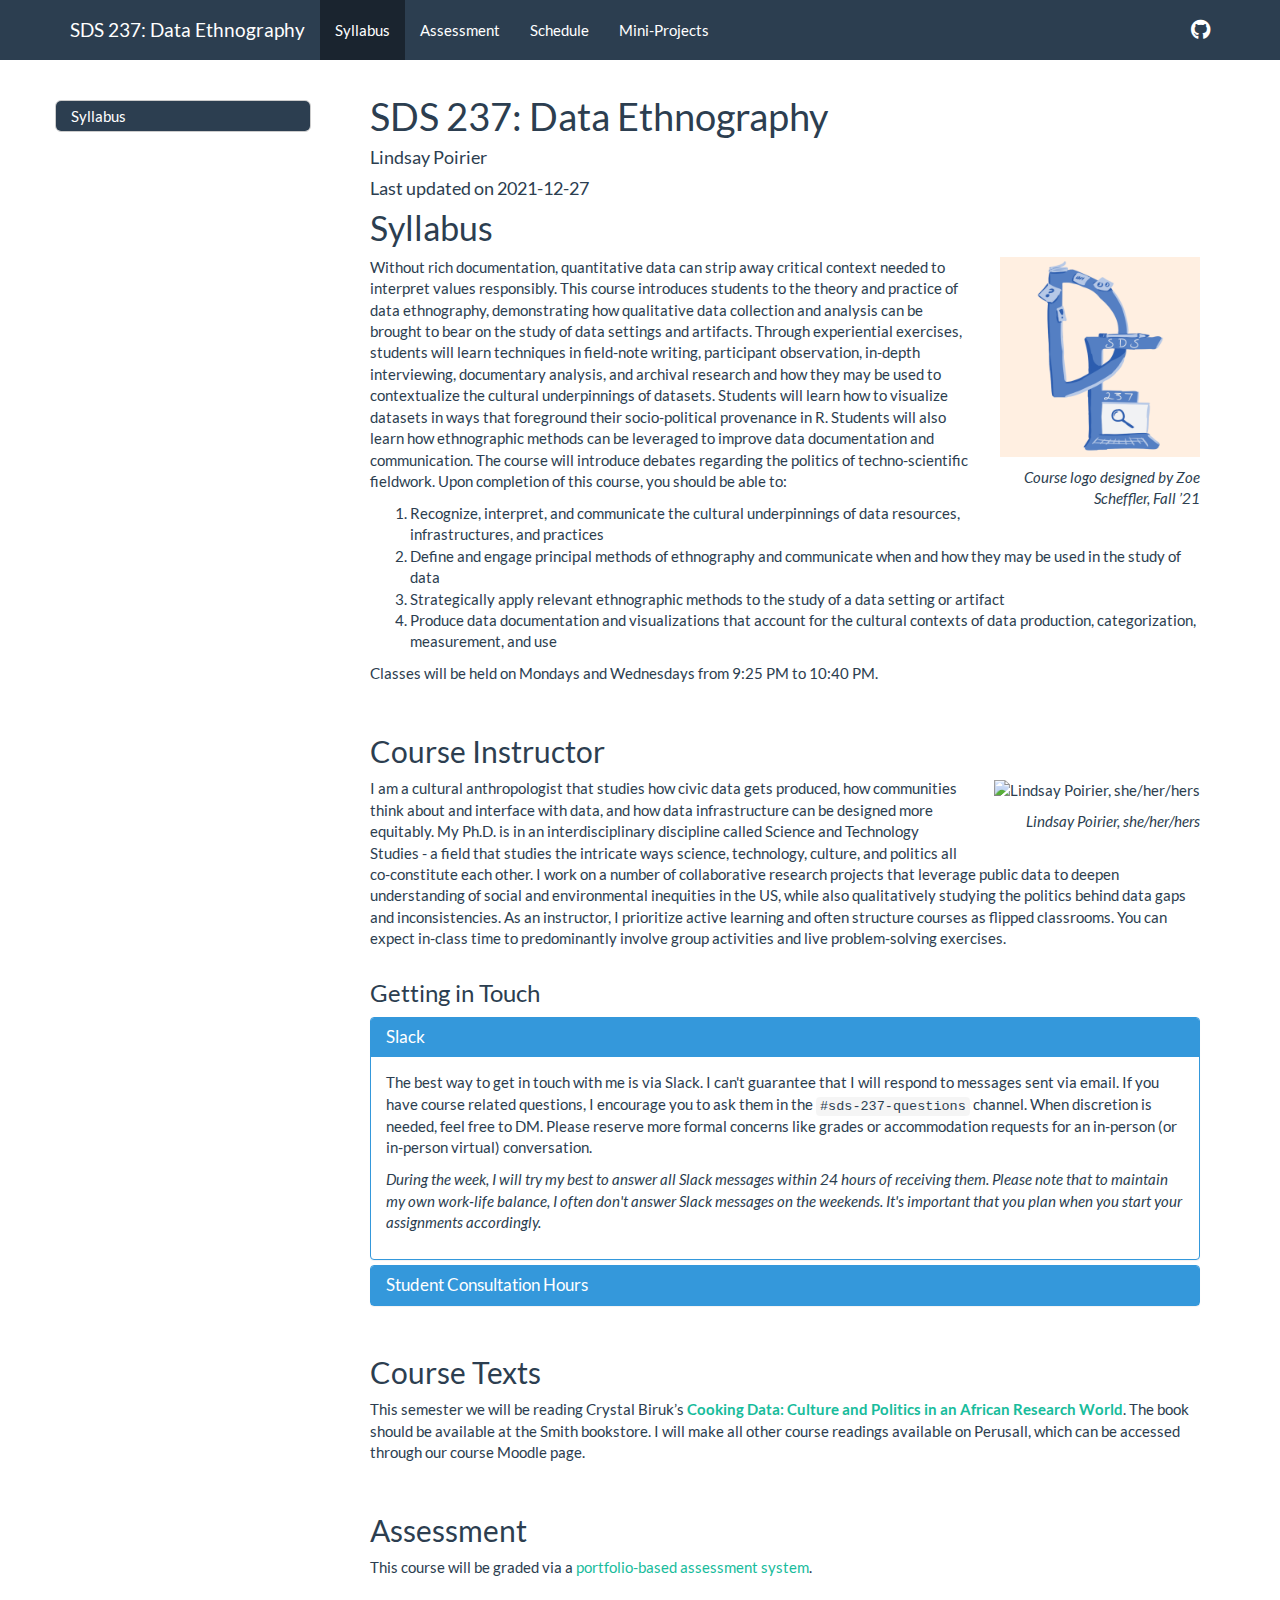
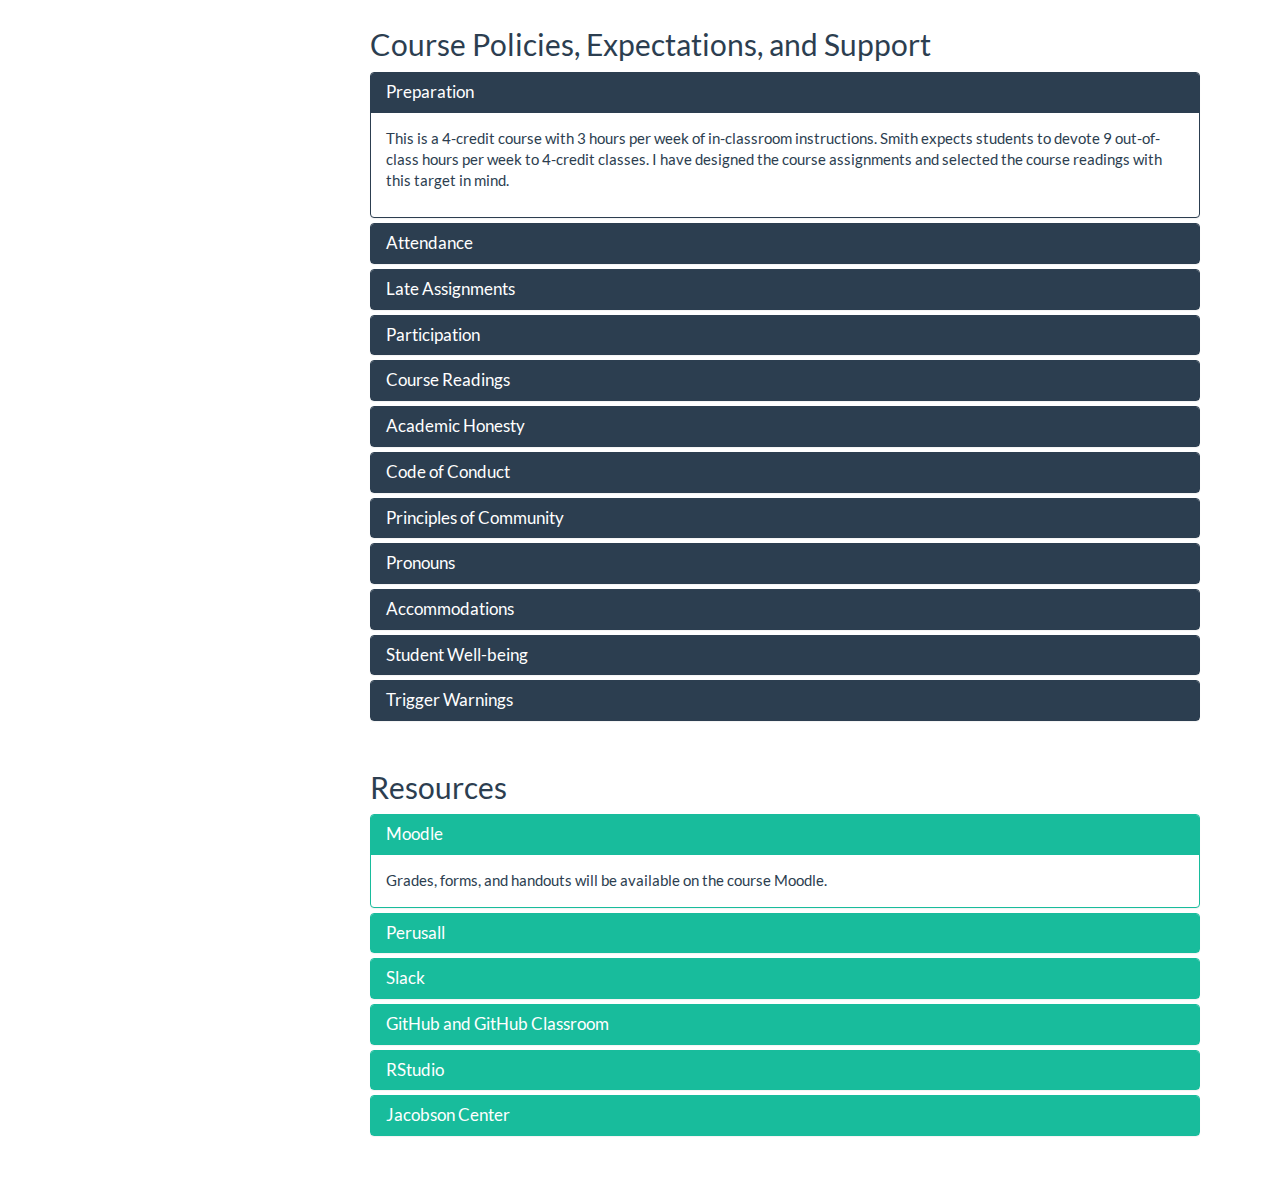
==== docs/index.html @ e2a2b295 "Added files" ====
<!DOCTYPE html>

<html>

<head>

<meta charset="utf-8" />
<meta name="generator" content="pandoc" />
<meta http-equiv="X-UA-Compatible" content="IE=EDGE" />


<meta name="author" content="Lindsay Poirier" />


<title>SDS 237: Data Ethnography</title>

<script src="site_libs/header-attrs-2.11/header-attrs.js"></script>
<script src="site_libs/jquery-3.6.0/jquery-3.6.0.min.js"></script>
<meta name="viewport" content="width=device-width, initial-scale=1" />
<link href="site_libs/bootstrap-3.3.5/css/flatly.min.css" rel="stylesheet" />
<script src="site_libs/bootstrap-3.3.5/js/bootstrap.min.js"></script>
<script src="site_libs/bootstrap-3.3.5/shim/html5shiv.min.js"></script>
<script src="site_libs/bootstrap-3.3.5/shim/respond.min.js"></script>
<style>h1 {font-size: 34px;}
       h1.title {font-size: 38px;}
       h2 {font-size: 30px;}
       h3 {font-size: 24px;}
       h4 {font-size: 18px;}
       h5 {font-size: 16px;}
       h6 {font-size: 12px;}
       code {color: inherit; background-color: rgba(0, 0, 0, 0.04);}
       pre:not([class]) { background-color: white }</style>
<script src="site_libs/jqueryui-1.11.4/jquery-ui.min.js"></script>
<link href="site_libs/tocify-1.9.1/jquery.tocify.css" rel="stylesheet" />
<script src="site_libs/tocify-1.9.1/jquery.tocify.js"></script>
<script src="site_libs/navigation-1.1/tabsets.js"></script>
<link href="site_libs/font-awesome-5.1.0/css/all.css" rel="stylesheet" />
<link href="site_libs/font-awesome-5.1.0/css/v4-shims.css" rel="stylesheet" />

<style type="text/css">
  code{white-space: pre-wrap;}
  span.smallcaps{font-variant: small-caps;}
  span.underline{text-decoration: underline;}
  div.column{display: inline-block; vertical-align: top; width: 50%;}
  div.hanging-indent{margin-left: 1.5em; text-indent: -1.5em;}
  ul.task-list{list-style: none;}
    </style>






<link rel="stylesheet" href="css/custom.css" type="text/css" />



<style type = "text/css">
.main-container {
  max-width: 940px;
  margin-left: auto;
  margin-right: auto;
}
img {
  max-width:100%;
}
.tabbed-pane {
  padding-top: 12px;
}
.html-widget {
  margin-bottom: 20px;
}
button.code-folding-btn:focus {
  outline: none;
}
summary {
  display: list-item;
}
pre code {
  padding: 0;
}
</style>


<style type="text/css">
.dropdown-submenu {
  position: relative;
}
.dropdown-submenu>.dropdown-menu {
  top: 0;
  left: 100%;
  margin-top: -6px;
  margin-left: -1px;
  border-radius: 0 6px 6px 6px;
}
.dropdown-submenu:hover>.dropdown-menu {
  display: block;
}
.dropdown-submenu>a:after {
  display: block;
  content: " ";
  float: right;
  width: 0;
  height: 0;
  border-color: transparent;
  border-style: solid;
  border-width: 5px 0 5px 5px;
  border-left-color: #cccccc;
  margin-top: 5px;
  margin-right: -10px;
}
.dropdown-submenu:hover>a:after {
  border-left-color: #adb5bd;
}
.dropdown-submenu.pull-left {
  float: none;
}
.dropdown-submenu.pull-left>.dropdown-menu {
  left: -100%;
  margin-left: 10px;
  border-radius: 6px 0 6px 6px;
}
</style>

<script type="text/javascript">
// manage active state of menu based on current page
$(document).ready(function () {
  // active menu anchor
  href = window.location.pathname
  href = href.substr(href.lastIndexOf('/') + 1)
  if (href === "")
    href = "index.html";
  var menuAnchor = $('a[href="' + href + '"]');

  // mark it active
  menuAnchor.tab('show');

  // if it's got a parent navbar menu mark it active as well
  menuAnchor.closest('li.dropdown').addClass('active');

  // Navbar adjustments
  var navHeight = $(".navbar").first().height() + 15;
  var style = document.createElement('style');
  var pt = "padding-top: " + navHeight + "px; ";
  var mt = "margin-top: -" + navHeight + "px; ";
  var css = "";
  // offset scroll position for anchor links (for fixed navbar)
  for (var i = 1; i <= 6; i++) {
    css += ".section h" + i + "{ " + pt + mt + "}\n";
  }
  style.innerHTML = "body {" + pt + "padding-bottom: 40px; }\n" + css;
  document.head.appendChild(style);
});
</script>

<!-- tabsets -->

<style type="text/css">
.tabset-dropdown > .nav-tabs {
  display: inline-table;
  max-height: 500px;
  min-height: 44px;
  overflow-y: auto;
  border: 1px solid #ddd;
  border-radius: 4px;
}

.tabset-dropdown > .nav-tabs > li.active:before {
  content: "";
  font-family: 'Glyphicons Halflings';
  display: inline-block;
  padding: 10px;
  border-right: 1px solid #ddd;
}

.tabset-dropdown > .nav-tabs.nav-tabs-open > li.active:before {
  content: "&#xe258;";
  border: none;
}

.tabset-dropdown > .nav-tabs.nav-tabs-open:before {
  content: "";
  font-family: 'Glyphicons Halflings';
  display: inline-block;
  padding: 10px;
  border-right: 1px solid #ddd;
}

.tabset-dropdown > .nav-tabs > li.active {
  display: block;
}

.tabset-dropdown > .nav-tabs > li > a,
.tabset-dropdown > .nav-tabs > li > a:focus,
.tabset-dropdown > .nav-tabs > li > a:hover {
  border: none;
  display: inline-block;
  border-radius: 4px;
  background-color: transparent;
}

.tabset-dropdown > .nav-tabs.nav-tabs-open > li {
  display: block;
  float: none;
}

.tabset-dropdown > .nav-tabs > li {
  display: none;
}
</style>

<!-- code folding -->



<style type="text/css">

#TOC {
  margin: 25px 0px 20px 0px;
}
@media (max-width: 768px) {
#TOC {
  position: relative;
  width: 100%;
}
}

@media print {
.toc-content {
  /* see https://github.com/w3c/csswg-drafts/issues/4434 */
  float: right;
}
}

.toc-content {
  padding-left: 30px;
  padding-right: 40px;
}

div.main-container {
  max-width: 1200px;
}

div.tocify {
  width: 20%;
  max-width: 260px;
  max-height: 85%;
}

@media (min-width: 768px) and (max-width: 991px) {
  div.tocify {
    width: 25%;
  }
}

@media (max-width: 767px) {
  div.tocify {
    width: 100%;
    max-width: none;
  }
}

.tocify ul, .tocify li {
  line-height: 20px;
}

.tocify-subheader .tocify-item {
  font-size: 0.90em;
}

.tocify .list-group-item {
  border-radius: 0px;
}


</style>



</head>

<body>


<div class="container-fluid main-container">


<!-- setup 3col/9col grid for toc_float and main content  -->
<div class="row">
<div class="col-xs-12 col-sm-4 col-md-3">
<div id="TOC" class="tocify">
</div>
</div>

<div class="toc-content col-xs-12 col-sm-8 col-md-9">




<div class="navbar navbar-default  navbar-fixed-top" role="navigation">
  <div class="container">
    <div class="navbar-header">
      <button type="button" class="navbar-toggle collapsed" data-toggle="collapse" data-target="#navbar">
        <span class="icon-bar"></span>
        <span class="icon-bar"></span>
        <span class="icon-bar"></span>
      </button>
      <a class="navbar-brand" href="index.html">SDS 237: Data Ethnography</a>
    </div>
    <div id="navbar" class="navbar-collapse collapse">
      <ul class="nav navbar-nav">
        <li>
  <a href="index.html">Syllabus</a>
</li>
<li>
  <a href="grading_contract.html">Assessment</a>
</li>
<li>
  <a href="schedule.html">Schedule</a>
</li>
<li>
  <a href="mini_projects.html">Mini-Projects</a>
</li>
      </ul>
      <ul class="nav navbar-nav navbar-right">
        <li>
  <a href="https://github.com/SDS-237-Data-Ethnography/">
    <span class="fa fa-github fa-lg"></span>
     
  </a>
</li>
      </ul>
    </div><!--/.nav-collapse -->
  </div><!--/.container -->
</div><!--/.navbar -->

<div id="header">



<h1 class="title toc-ignore">SDS 237: Data Ethnography</h1>
<h4 class="author">Lindsay Poirier</h4>
<h4 class="date">Last updated on 2021-12-27</h4>

</div>


<div id="syllabus" class="section level1">
<h1>Syllabus</h1>
<div class="float_image_right">
<div class="figure">
<img src="img/sds237logo.png" alt="Course logo designed by Zoe Scheffler, Fall '21" width="200px" />
<p class="caption">
Course logo designed by Zoe Scheffler, Fall ’21
</p>
</div>
</div>
<p>Without rich documentation, quantitative data can strip away critical context needed to interpret values responsibly. This course introduces students to the theory and practice of data ethnography, demonstrating how qualitative data collection and analysis can be brought to bear on the study of data settings and artifacts. Through experiential exercises, students will learn techniques in field-note writing, participant observation, in-depth interviewing, documentary analysis, and archival research and how they may be used to contextualize the cultural underpinnings of datasets. Students will learn how to visualize datasets in ways that foreground their socio-political provenance in R. Students will also learn how ethnographic methods can be leveraged to improve data documentation and communication. The course will introduce debates regarding the politics of techno-scientific fieldwork. Upon completion of this course, you should be able to:</p>
<ol style="list-style-type: decimal">
<li>Recognize, interpret, and communicate the cultural underpinnings of data resources, infrastructures, and practices</li>
<li>Define and engage principal methods of ethnography and communicate when and how they may be used in the study of data</li>
<li>Strategically apply relevant ethnographic methods to the study of a data setting or artifact</li>
<li>Produce data documentation and visualizations that account for the cultural contexts of data production, categorization, measurement, and use</li>
</ol>
<p>Classes will be held on Mondays and Wednesdays from 9:25 PM to 10:40 PM.</p>
<div id="course-instructor" class="section level2">
<h2>Course Instructor</h2>
<div class="float_image_right">
<div class="figure">
<img src="https://www.smith.edu/sites/default/files/styles/img-faculty-detail/public/media/Faculty/Lindsay-Poirier.jpg?itok=e_p62zj6" alt="Lindsay Poirier, she/her/hers" width="200px" />
<p class="caption">
Lindsay Poirier, she/her/hers
</p>
</div>
</div>
<p>I am a cultural anthropologist that studies how civic data gets produced, how communities think about and interface with data, and how data infrastructure can be designed more equitably. My Ph.D. is in an interdisciplinary discipline called Science and Technology Studies - a field that studies the intricate ways science, technology, culture, and politics all co-constitute each other. I work on a number of collaborative research projects that leverage public data to deepen understanding of social and environmental inequities in the US, while also qualitatively studying the politics behind data gaps and inconsistencies. As an instructor, I prioritize active learning and often structure courses as flipped classrooms. You can expect in-class time to predominantly involve group activities and live problem-solving exercises.</p>
<div id="getting-in-touch" class="section level3">
<h3>Getting in Touch</h3>
<div id="connecting" class="panel-group" role="tablist" aria-multiselectable="true">
<div class="panel panel-info" id="connecting-0">
<div id="connecting-0-heading" class="panel-heading" role="tab" data-toggle="collapse" data-target="#connecting-0-collapse" data-parent="#connecting" aria-expanded="true" aria-controls="connecting-0-collapse" style="cursor: pointer;">
<h4 class="panel-title">Slack</h4>
</div>
<div aria-labelledby="connecting-0-heading" class="panel-collapse collapse in" id="connecting-0-collapse" role="tabpanel">
<div class="panel-body" style=""><p>The best way to get in touch with me is via Slack. I can&#39;t guarantee that I will respond to messages sent via email. If you have course related questions, I encourage you to ask them in the <code>#sds-237-questions</code> channel. When discretion is needed, feel free to DM. Please reserve more formal concerns like grades or accommodation requests for an in-person (or in-person virtual) conversation. </p>

<p><em>During the week, I will try my best to answer all Slack messages within 24 hours of receiving them. Please note that to maintain my own work-life balance, I often don&#39;t answer Slack messages on the weekends. It&#39;s important that you plan when you start your assignments accordingly.</em></p>
</div>
</div>
</div>
<div class="panel panel-info" id="connecting-1">
<div id="connecting-1-heading" class="panel-heading" role="tab" data-toggle="collapse" data-target="#connecting-1-collapse" data-parent="#connecting" aria-expanded="true" aria-controls="connecting-1-collapse" style="cursor: pointer;">
<h4 class="panel-title">Student Consultation Hours</h4>
</div>
<div id="connecting-1-collapse" class="panel-collapse collapse" role="tabpanel" aria-labelledby="connecting-1-heading">
<div class="panel-body" style=""><p>Student consultation hours are a great opportunity for us to chat about what you&#39;re learning in the course, clarify expectations on assignments, and review work in progress. I also love when students drop in to consultation hours to request book recommendations, discuss career or research paths, or just to say hi! I encourage each student in the course to visit my office (physical or virtual) at least once this semester. If you&#39;re unable to attend my consultation hours at the regularly scheduled time, feel free to direct message me on Slack to coordinate a time. </p>

<ul>
<li>Mondays 2PM to 3PM, McConnell 212</li>
<li>Wednesdays 3PM to 4PM, virtual</li>
</ul>
</div>
</div>
</div>
</div>
</div>
</div>
<div id="course-texts" class="section level2">
<h2>Course Texts</h2>
<p>This semester we will be reading Crystal Biruk’s <a href="https://www.dukeupress.edu/cooking-data"><strong>Cooking Data: Culture and Politics in an African Research World</strong></a>. The book should be available at the Smith bookstore. I will make all other course readings available on Perusall, which can be accessed through our course Moodle page.</p>
</div>
<div id="assessment" class="section level2">
<h2>Assessment</h2>
<p>This course will be graded via a <a href="grading_contract.html">portfolio-based assessment system</a>.</p>
</div>
<div id="course-policies-expectations-and-support" class="section level2">
<h2>Course Policies, Expectations, and Support</h2>
<div id="policies" class="panel-group" role="tablist" aria-multiselectable="true">
<div class="panel panel-primary" id="policies-0">
<div id="policies-0-heading" class="panel-heading" role="tab" data-toggle="collapse" data-target="#policies-0-collapse" data-parent="#policies" aria-expanded="true" aria-controls="policies-0-collapse" style="cursor: pointer;">
<h4 class="panel-title">Preparation</h4>
</div>
<div aria-labelledby="policies-0-heading" class="panel-collapse collapse in" id="policies-0-collapse" role="tabpanel">
<div class="panel-body" style=""><p>This is a 4-credit course with 3 hours per week of in-classroom instructions. Smith expects students to devote 9 out-of-class hours per week to 4-credit classes. I have designed the course assignments and selected the course readings with this target in mind.</p>
</div>
</div>
</div>
<div class="panel panel-primary" id="policies-1">
<div id="policies-1-heading" class="panel-heading" role="tab" data-toggle="collapse" data-target="#policies-1-collapse" data-parent="#policies" aria-expanded="true" aria-controls="policies-1-collapse" style="cursor: pointer;">
<h4 class="panel-title">Attendance</h4>
</div>
<div id="policies-1-collapse" class="panel-collapse collapse" role="tabpanel" aria-labelledby="policies-1-heading">
<div class="panel-body" style=""><p>Classroom discussions and activities will provide you with an opportunity to work through complex concepts and apply and reflect on what you&#39;ve learned in course readings in collaboration with your colleagues. Attending class is not only supporting your own success in this course, but is also an act of community. I will not be taking attendance in this course, but certain criteria for your final grade can only be demonstrated through regular attendance in classroom discussions, so I expect students to be present when possible. If you are sick, please stay home.</p>
</div>
</div>
</div>
<div class="panel panel-primary" id="policies-2">
<div id="policies-2-heading" class="panel-heading" role="tab" data-toggle="collapse" data-target="#policies-2-collapse" data-parent="#policies" aria-expanded="true" aria-controls="policies-2-collapse" style="cursor: pointer;">
<h4 class="panel-title">Late Assignments</h4>
</div>
<div id="policies-2-collapse" class="panel-collapse collapse" role="tabpanel" aria-labelledby="policies-2-heading">
<div class="panel-body" style=""><p>I understand that you will sometimes need to prioritize other things over meeting assignment deadlines (e.g. your health, wellness, families, communities, jobs, other coursework). However, there are a number of reasons that I find enforcing deadlines to be supportive of student learning in this course: </p>

<ol>
<li>First, one of the key aims of assignments in this course is to support you in learning to become more perceptive to data environments surrounding you. Because of this I&#39;ve deliberately spread course assignments out over the semester in order to help you gain practice in consistently paying attention to these environments. This critical mode of thinking can&#39;t be cultivated effectively if the work is being crammed into later parts of the semester. </li>
<li>Second, because this course emphasizes student growth over achievement, I also want to ensure that I can provide feedback on your writing in time for you to incorporate it into future assignments. </li>
</ol>

<p>My late policy attempts to balance flexibility with accountability. There is a 24-hour grace period on all written assignments. There will be no penalties for submitting the assignment within this 24-hour period. You can also request up to a 72-hour extension on any written assignment, as long <em>as you make that request at least 48 hours before the original assignment due date</em>. You can request an extension by filling out the Extension Request form on Moodle, and all extended deadlines will appear on Moodle. Beyond this, late assignments will not be accepted. </p>

<p>Note that this policy does not apply to reading assignments/Perusall annotations. <em>Reading assignments/Perusall annotations need to be completed by the due date for credit.</em></p>
</div>
</div>
</div>
<div class="panel panel-primary" id="policies-3">
<div id="policies-3-heading" class="panel-heading" role="tab" data-toggle="collapse" data-target="#policies-3-collapse" data-parent="#policies" aria-expanded="true" aria-controls="policies-3-collapse" style="cursor: pointer;">
<h4 class="panel-title">Participation</h4>
</div>
<div id="policies-3-collapse" class="panel-collapse collapse" role="tabpanel" aria-labelledby="policies-3-heading">
<div class="panel-body" style=""><p>Active participation in this course is generally expected and encouraged. That said, we all have off-days - be it from illness, sadness, heartbreak, or exhaustion. I too will have off-days where my words just don&#39;t seem to cohere, or my brain will feel jumbled. Because of this, I&#39;ve provided a number of ways to demonstrate engagement throughout the semester.</p>
</div>
</div>
</div>
<div class="panel panel-primary" id="policies-4">
<div id="policies-4-heading" class="panel-heading" role="tab" data-toggle="collapse" data-target="#policies-4-collapse" data-parent="#policies" aria-expanded="true" aria-controls="policies-4-collapse" style="cursor: pointer;">
<h4 class="panel-title">Course Readings</h4>
</div>
<div id="policies-4-collapse" class="panel-collapse collapse" role="tabpanel" aria-labelledby="policies-4-heading">
<div class="panel-body" style=""><p>I have put a lot of thought into the assigned readings for this course - aiming to select pieces that are relevant, engaging, challenging, accessible, and represent a diverse set of voices. Our classroom discussions will be much richer, more meaningful, and fun when all students come to class having completed and annotated assigned course readings. While I know that reading may seem like a low priority when you have impending assignments that you need to physically hand-in, I encourage you not to wait until the last minute to complete course readings. You will get the most out of the content if you give yourself time to digest and reflect on it. </p>

<p>If you are struggling to keep up with the readings, please reach out to me. I&#39;m more than happy to talk through effective reading strategies and to provide more guidance on what I&#39;d like you to get out of a specific piece.</p>
</div>
</div>
</div>
<div class="panel panel-primary" id="policies-5">
<div id="policies-5-heading" class="panel-heading" role="tab" data-toggle="collapse" data-target="#policies-5-collapse" data-parent="#policies" aria-expanded="true" aria-controls="policies-5-collapse" style="cursor: pointer;">
<h4 class="panel-title">Academic Honesty</h4>
</div>
<div id="policies-5-collapse" class="panel-collapse collapse" role="tabpanel" aria-labelledby="policies-5-heading">
<div class="panel-body" style=""><blockquote>
<p>Smith College expects all students to be honest and committed to the principles of academic and intellectual integrity in their preparation and submission of course work and examinations. Students and faculty at Smith are part of an academic community defined by its commitment to scholarship, which depends on scrupulous and attentive acknowledgement of all sources of information, and honest and respectful use of college resources.</p>
</blockquote>

<p>Any cases of dishonesty or plagiarism will be reported to the Academic Honor Board. Examples of dishonesty or plagiarism include:</p>

<ul>
<li>Submitting work completed by another student as your own.</li>
<li>Copying and pasting words from sources without quoting and citing the author.</li>
<li>Paraphrasing material from another source without citing the author.</li>
<li>Failing to cite your sources correctly. </li>
<li>Falsifying or misrepresenting information in submitted work.</li>
<li>Paying another student or service to complete assignments for you.</li>
</ul>
</div>
</div>
</div>
<div class="panel panel-primary" id="policies-6">
<div id="policies-6-heading" class="panel-heading" role="tab" data-toggle="collapse" data-target="#policies-6-collapse" data-parent="#policies" aria-expanded="true" aria-controls="policies-6-collapse" style="cursor: pointer;">
<h4 class="panel-title">Code of Conduct</h4>
</div>
<div id="policies-6-collapse" class="panel-collapse collapse" role="tabpanel" aria-labelledby="policies-6-heading">
<div class="panel-body" style=""><p>As the instructor for this course, I am committed to making participation in this course a harassment-free experience for everyone, regardless of level of experience, gender, gender identity and expression, sexual orientation, disability, personal appearance, body size, race, ethnicity, age, or religion. Examples of unacceptable behavior by participants in this course include the use of sexual language or imagery, derogatory comments or personal attacks, trolling, public or private harassment, insults, or other unprofessional conduct.</p>

<p>As the instructor I have the right and responsibility to point out and stop behavior that is not aligned to this Code of Conduct. Participants who do not follow the Code of Conduct may be reprimanded for such behavior. Instances of abusive, harassing, or otherwise unacceptable behavior may be reported by contacting the instructor.</p>

<p>All students and the instructor are expected to adhere to this Code of Conduct in all settings for this course: seminars, office hours, and over Slack.</p>

<p>This Code of Conduct is adapted from the <a href="https://www.contributor-covenant.org/">Contributor Covenant</a>, version 1.0.0, available <a href="https://www.contributor-covenant.org/version/1/0/0/code-of-conduct/">here</a>.</p>
</div>
</div>
</div>
<div class="panel panel-primary" id="policies-7">
<div id="policies-7-heading" class="panel-heading" role="tab" data-toggle="collapse" data-target="#policies-7-collapse" data-parent="#policies" aria-expanded="true" aria-controls="policies-7-collapse" style="cursor: pointer;">
<h4 class="panel-title">Principles of Community</h4>
</div>
<div id="policies-7-collapse" class="panel-collapse collapse" role="tabpanel" aria-labelledby="policies-7-heading">
<div class="panel-body" style=""><p>I hope that we can foster a collaborative and caring environment in this classroom: one that celebrates successes, respects individual strengths and weaknesses, demonstrates compassion for each other&#39;s struggles, and affirms diverse identities. Here are some ideas that I have for creating this environment in our course:</p>

<ul>
<li>If a classmate helps you out on an assignment, says something brilliant that solidifies the material for you, or just listens when you&#39;ve had a bad day, give them a shout-out on our <code>#sds-237-appreciation</code> Slack channel. </li>
<li>Check-in with colleagues before starting collaborative work. &ldquo;What three words describe how you&#39;re feeling?&rdquo; &ldquo;Name one challenge and one success from this week.&rdquo; &ldquo;What are you doing for self-care right now?&rdquo; Thank each other for sharing where they&#39;re at.</li>
<li>Consider when to step up and when to step back in class discussions, creating space for others to contribute. Listening is just as important to community-building as speaking. </li>
<li>Acknowledge that there is much we don&#39;t know about how our colleagues experience the world. &hellip;but don&#39;t ask colleagues to speak on behalf of a social group you perceive them to be a part of. </li>
<li>Cheer on colleagues as they give presentations or try something out for the first time.</li>
<li>Ask questions often in our <code>#sds-237-questions</code> channel. Help each other out by answering questions when you can. </li>
<li>Mistakes happen. I will certainly make mistakes in class. Admit mistakes, and then move on.</li>
</ul>
</div>
</div>
</div>
<div class="panel panel-primary" id="policies-8">
<div id="policies-8-heading" class="panel-heading" role="tab" data-toggle="collapse" data-target="#policies-8-collapse" data-parent="#policies" aria-expanded="true" aria-controls="policies-8-collapse" style="cursor: pointer;">
<h4 class="panel-title">Pronouns</h4>
</div>
<div id="policies-8-collapse" class="panel-collapse collapse" role="tabpanel" aria-labelledby="policies-8-heading">
<div class="panel-body" style=""><p>Using the proper pronouns for our students is foundational to a safe, respectful classroom environment that creates a culture of trust. For information on pronouns and usage, please see the Office of Equity and Inclusion link here: <a href="https://www.smith.edu/about-smith/equity-inclusion/gender-identity/pronouns">Pronouns</a></p>
</div>
</div>
</div>
<div class="panel panel-primary" id="policies-9">
<div id="policies-9-heading" class="panel-heading" role="tab" data-toggle="collapse" data-target="#policies-9-collapse" data-parent="#policies" aria-expanded="true" aria-controls="policies-9-collapse" style="cursor: pointer;">
<h4 class="panel-title">Accommodations</h4>
</div>
<div id="policies-9-collapse" class="panel-collapse collapse" role="tabpanel" aria-labelledby="policies-9-heading">
<div class="panel-body" style=""><p>It is my goal for everyone to succeed in this course. If you have personal circumstances that may impact your experience of our classroom, I encourage you to contact Office of Disability Services in College Hall 104 or at <a href="mailto:ods@smith.edu">ods@smith.edu</a>. The Office will generate a letter that indicates to me what kind of support you need and how I can make your classroom experience more accommodating. Once you have this letter, you are welcome to visit my office hours or email me to discuss ideas about how we can tailor the course accordingly. While you can request accommodations at any time, the sooner we start this conversation, the better. If you have concerns about the course that are not addressed through ODS, please contact me. At no point will I ask you to divulge details about your personal circumstances to me. </p>
</div>
</div>
</div>
<div class="panel panel-primary" id="policies-10">
<div id="policies-10-heading" class="panel-heading" role="tab" data-toggle="collapse" data-target="#policies-10-collapse" data-parent="#policies" aria-expanded="true" aria-controls="policies-10-collapse" style="cursor: pointer;">
<h4 class="panel-title">Student Well-being</h4>
</div>
<div id="policies-10-collapse" class="panel-collapse collapse" role="tabpanel" aria-labelledby="policies-10-heading">
<div class="panel-body" style=""><p>College life is stressful, and life outside of college can be overwhelming. It is my position that attending to your physical and mental health and well-being should be a top priority. I will remind you of this often throughout the quarter. I encourage you to schedule a time to talk with me if you are struggling with this course. If you, or anyone you know, is experiencing distress, there are numerous campus resources that can provide support via the <a href="https://www.smith.edu/student-life/health-wellness">Schacht Center</a>. I can point you to these resources at any time throughout the quarter.</p>
</div>
</div>
</div>
<div class="panel panel-primary" id="policies-11">
<div id="policies-11-heading" class="panel-heading" role="tab" data-toggle="collapse" data-target="#policies-11-collapse" data-parent="#policies" aria-expanded="true" aria-controls="policies-11-collapse" style="cursor: pointer;">
<h4 class="panel-title">Trigger Warnings</h4>
</div>
<div id="policies-11-collapse" class="panel-collapse collapse" role="tabpanel" aria-labelledby="policies-11-heading">
<div class="panel-body" style=""><p>A trigger is a topic or image that can precipitate an intense emotional response. When common triggering topics are to be covered in this course, I will do my best to provide a trigger warning in advance of the discussion. However, I can&#39;t always anticipate triggers. With this in mind I&#39;ve set up an anonymous form, available on Moodle, where you can indicate topics for which you would like me to provide a warning.</p>
</div>
</div>
</div>
</div>
</div>
<div id="resources" class="section level2">
<h2>Resources</h2>
<div id="resources" class="panel-group" role="tablist" aria-multiselectable="true">
<div class="panel panel-success" id="resources-0">
<div id="resources-0-heading" class="panel-heading" role="tab" data-toggle="collapse" data-target="#resources-0-collapse" data-parent="#resources" aria-expanded="true" aria-controls="resources-0-collapse" style="cursor: pointer;">
<h4 class="panel-title">Moodle</h4>
</div>
<div aria-labelledby="resources-0-heading" class="panel-collapse collapse in" id="resources-0-collapse" role="tabpanel">
<div class="panel-body" style="">Grades, forms, and handouts will be available on the course Moodle.</div>
</div>
</div>
<div class="panel panel-success" id="resources-1">
<div id="resources-1-heading" class="panel-heading" role="tab" data-toggle="collapse" data-target="#resources-1-collapse" data-parent="#resources" aria-expanded="true" aria-controls="resources-1-collapse" style="cursor: pointer;">
<h4 class="panel-title">Perusall</h4>
</div>
<div id="resources-1-collapse" class="panel-collapse collapse" role="tabpanel" aria-labelledby="resources-1-heading">
<div class="panel-body" style="">Aside from the main course text, all course readings and recorded lectures will be available on Perusall. You can access Perusall via the reading assignments linked from our course Moodle page.</div>
</div>
</div>
<div class="panel panel-success" id="resources-2">
<div id="resources-2-heading" class="panel-heading" role="tab" data-toggle="collapse" data-target="#resources-2-collapse" data-parent="#resources" aria-expanded="true" aria-controls="resources-2-collapse" style="cursor: pointer;">
<h4 class="panel-title">Slack</h4>
</div>
<div id="resources-2-collapse" class="panel-collapse collapse" role="tabpanel" aria-labelledby="resources-2-heading">
<div class="panel-body" style=""><ul>
<li><code>#general</code>: Course announcements (only I can post) </li>
<li><code>#sds-237-discussions</code>: Share news articles and relevant opportunities</li>
<li><code>#sds-237-questions</code>: Ask and answer questions about our course</li>
<li><code>#sds-237-appreciation</code>: Acknowledge colleagues that have been helpful</li>
<li>You can also create private Slack channels with your project group members. </li>
</ul>

<p>Contributing regularly to Slack is one way to demonstrate engagement. </p>
</div>
</div>
</div>
<div class="panel panel-success" id="resources-3">
<div id="resources-3-heading" class="panel-heading" role="tab" data-toggle="collapse" data-target="#resources-3-collapse" data-parent="#resources" aria-expanded="true" aria-controls="resources-3-collapse" style="cursor: pointer;">
<h4 class="panel-title">GitHub and GitHub Classroom</h4>
</div>
<div id="resources-3-collapse" class="panel-collapse collapse" role="tabpanel" aria-labelledby="resources-3-heading">
<div class="panel-body" style="">I will be using GitHub Classroom to distribute several course assignments, and you will submit assignments by pushing changes to template documents to a private GitHub repository. Early checkpoints towards the final project will help you navigate how we will use GitHub in this course. </div>
</div>
</div>
<div class="panel panel-success" id="resources-4">
<div id="resources-4-heading" class="panel-heading" role="tab" data-toggle="collapse" data-target="#resources-4-collapse" data-parent="#resources" aria-expanded="true" aria-controls="resources-4-collapse" style="cursor: pointer;">
<h4 class="panel-title">RStudio</h4>
</div>
<div id="resources-4-collapse" class="panel-collapse collapse" role="tabpanel" aria-labelledby="resources-4-heading">
<div class="panel-body" style="">Most assignments for this course will be drafted in RMarkdown. Early checkpoints towards the final project will help you install RStudio, connect it to GitHub, and learn how to write in R Markdown.</div>
</div>
</div>
<div class="panel panel-success" id="resources-5">
<div id="resources-5-heading" class="panel-heading" role="tab" data-toggle="collapse" data-target="#resources-5-collapse" data-parent="#resources" aria-expanded="true" aria-controls="resources-5-collapse" style="cursor: pointer;">
<h4 class="panel-title">Jacobson Center</h4>
</div>
<div id="resources-5-collapse" class="panel-collapse collapse" role="tabpanel" aria-labelledby="resources-5-heading">
<div class="panel-body" style=""><p>Smith&#39;s <a href="https://www.smith.edu/academics/jacobson-center">Jacobson Center</a> asserts that <em>all</em> students can improve their communication and learning skills. I encourage all students to take advantage of their writing support services, workshops, and tutors. </p>
</div>
</div>
</div>
</div>
</div>
</div>



</div>
</div>

</div>

<script>

// add bootstrap table styles to pandoc tables
function bootstrapStylePandocTables() {
  $('tr.odd').parent('tbody').parent('table').addClass('table table-condensed');
}
$(document).ready(function () {
  bootstrapStylePandocTables();
});


</script>

<!-- tabsets -->

<script>
$(document).ready(function () {
  window.buildTabsets("TOC");
});

$(document).ready(function () {
  $('.tabset-dropdown > .nav-tabs > li').click(function () {
    $(this).parent().toggleClass('nav-tabs-open');
  });
});
</script>

<!-- code folding -->

<script>
$(document).ready(function ()  {

    // temporarily add toc-ignore selector to headers for the consistency with Pandoc
    $('.unlisted.unnumbered').addClass('toc-ignore')

    // move toc-ignore selectors from section div to header
    $('div.section.toc-ignore')
        .removeClass('toc-ignore')
        .children('h1,h2,h3,h4,h5').addClass('toc-ignore');

    // establish options
    var options = {
      selectors: "h1,h2",
      theme: "bootstrap3",
      context: '.toc-content',
      hashGenerator: function (text) {
        return text.replace(/[.\\/?&!#<>]/g, '').replace(/\s/g, '_');
      },
      ignoreSelector: ".toc-ignore",
      scrollTo: 0
    };
    options.showAndHide = true;
    options.smoothScroll = false;

    // tocify
    var toc = $("#TOC").tocify(options).data("toc-tocify");
});
</script>

<!-- dynamically load mathjax for compatibility with self-contained -->
<script>
  (function () {
    var script = document.createElement("script");
    script.type = "text/javascript";
    script.src  = "https://mathjax.rstudio.com/latest/MathJax.js?config=TeX-AMS-MML_HTMLorMML";
    document.getElementsByTagName("head")[0].appendChild(script);
  })();
</script>

</body>
</html>
---- docs/site_libs/bootstrap-3.3.5/css/flatly.min.css ----
@font-face {
  font-family: 'Lato';
  font-style: normal;
  font-weight: 400;
  src: url(fonts/Lato.ttf) format('truetype');
}
@font-face {
  font-family: 'Lato';
  font-style: normal;
  font-weight: 700;
  src: url(fonts/LatoBold.ttf) format('truetype');
}
@font-face {
  font-family: 'Lato';
  font-style: italic;
  font-weight: 400;
  src: url(fonts/LatoItalic.ttf) format('truetype');
}

/*!
 * bootswatch v3.3.6
 * Homepage: http://bootswatch.com
 * Copyright 2012-2015 Thomas Park
 * Licensed under MIT
 * Based on Bootstrap
*//*!
 * Bootstrap v3.3.6 (http://getbootstrap.com)
 * Copyright 2011-2015 Twitter, Inc.
 * Licensed under MIT (https://github.com/twbs/bootstrap/blob/master/LICENSE)
 *//*! normalize.css v3.0.3 | MIT License | github.com/necolas/normalize.css */html{font-family:sans-serif;-ms-text-size-adjust:100%;-webkit-text-size-adjust:100%}body{margin:0}article,aside,details,figcaption,figure,footer,header,hgroup,main,menu,nav,section,summary{display:block}audio,canvas,progress,video{display:inline-block;vertical-align:baseline}audio:not([controls]){display:none;height:0}[hidden],template{display:none}a{background-color:transparent}a:active,a:hover{outline:0}abbr[title]{border-bottom:1px dotted}b,strong{font-weight:bold}dfn{font-style:italic}h1{font-size:2em;margin:0.67em 0}mark{background:#ff0;color:#000}small{font-size:80%}sub,sup{font-size:75%;line-height:0;position:relative;vertical-align:baseline}sup{top:-0.5em}sub{bottom:-0.25em}img{border:0}svg:not(:root){overflow:hidden}figure{margin:1em 40px}hr{-webkit-box-sizing:content-box;-moz-box-sizing:content-box;box-sizing:content-box;height:0}pre{overflow:auto}code,kbd,pre,samp{font-family:monospace, monospace;font-size:1em}button,input,optgroup,select,textarea{color:inherit;font:inherit;margin:0}button{overflow:visible}button,select{text-transform:none}button,html input[type="button"],input[type="reset"],input[type="submit"]{-webkit-appearance:button;cursor:pointer}button[disabled],html input[disabled]{cursor:default}button::-moz-focus-inner,input::-moz-focus-inner{border:0;padding:0}input{line-height:normal}input[type="checkbox"],input[type="radio"]{-webkit-box-sizing:border-box;-moz-box-sizing:border-box;box-sizing:border-box;padding:0}input[type="number"]::-webkit-inner-spin-button,input[type="number"]::-webkit-outer-spin-button{height:auto}input[type="search"]{-webkit-appearance:textfield;-webkit-box-sizing:content-box;-moz-box-sizing:content-box;box-sizing:content-box}input[type="search"]::-webkit-search-cancel-button,input[type="search"]::-webkit-search-decoration{-webkit-appearance:none}fieldset{border:1px solid #c0c0c0;margin:0 2px;padding:0.35em 0.625em 0.75em}legend{border:0;padding:0}textarea{overflow:auto}optgroup{font-weight:bold}table{border-collapse:collapse;border-spacing:0}td,th{padding:0}/*! Source: https://github.com/h5bp/html5-boilerplate/blob/master/src/css/main.css */@media print{*,*:before,*:after{background:transparent !important;color:#000 !important;-webkit-box-shadow:none !important;box-shadow:none !important;text-shadow:none !important}a,a:visited{text-decoration:underline}a[href]:after{content:" (" attr(href) ")"}abbr[title]:after{content:" (" attr(title) ")"}a[href^="#"]:after,a[href^="javascript:"]:after{content:""}pre,blockquote{border:1px solid #999;page-break-inside:avoid}thead{display:table-header-group}tr,img{page-break-inside:avoid}img{max-width:100% !important}p,h2,h3{orphans:3;widows:3}h2,h3{page-break-after:avoid}.navbar{display:none}.btn>.caret,.dropup>.btn>.caret{border-top-color:#000 !important}.label{border:1px solid #000}.table{border-collapse:collapse !important}.table td,.table th{background-color:#fff !important}.table-bordered th,.table-bordered td{border:1px solid #ddd !important}}@font-face{font-family:'Glyphicons Halflings';src:url('../fonts/glyphicons-halflings-regular.eot');src:url('../fonts/glyphicons-halflings-regular.eot?#iefix') format('embedded-opentype'),url('../fonts/glyphicons-halflings-regular.woff') format('woff'),url('../fonts/glyphicons-halflings-regular.ttf') format('truetype'),url('../fonts/glyphicons-halflings-regular.svg#glyphicons_halflingsregular') format('svg')}.glyphicon{position:relative;top:1px;display:inline-block;font-family:'Glyphicons Halflings';font-style:normal;font-weight:normal;line-height:1;-webkit-font-smoothing:antialiased;-moz-osx-font-smoothing:grayscale}.glyphicon-asterisk:before{content:"\002a"}.glyphicon-plus:before{content:"\002b"}.glyphicon-euro:before,.glyphicon-eur:before{content:"\20ac"}.glyphicon-minus:before{content:"\2212"}.glyphicon-cloud:before{content:"\2601"}.glyphicon-envelope:before{content:"\2709"}.glyphicon-pencil:before{content:"\270f"}.glyphicon-glass:before{content:"\e001"}.glyphicon-music:before{content:"\e002"}.glyphicon-search:before{content:"\e003"}.glyphicon-heart:before{content:"\e005"}.glyphicon-star:before{content:"\e006"}.glyphicon-star-empty:before{content:"\e007"}.glyphicon-user:before{content:"\e008"}.glyphicon-film:before{content:"\e009"}.glyphicon-th-large:before{content:"\e010"}.glyphicon-th:before{content:"\e011"}.glyphicon-th-list:before{content:"\e012"}.glyphicon-ok:before{content:"\e013"}.glyphicon-remove:before{content:"\e014"}.glyphicon-zoom-in:before{content:"\e015"}.glyphicon-zoom-out:before{content:"\e016"}.glyphicon-off:before{content:"\e017"}.glyphicon-signal:before{content:"\e018"}.glyphicon-cog:before{content:"\e019"}.glyphicon-trash:before{content:"\e020"}.glyphicon-home:before{content:"\e021"}.glyphicon-file:before{content:"\e022"}.glyphicon-time:before{content:"\e023"}.glyphicon-road:before{content:"\e024"}.glyphicon-download-alt:before{content:"\e025"}.glyphicon-download:before{content:"\e026"}.glyphicon-upload:before{content:"\e027"}.glyphicon-inbox:before{content:"\e028"}.glyphicon-play-circle:before{content:"\e029"}.glyphicon-repeat:before{content:"\e030"}.glyphicon-refresh:before{content:"\e031"}.glyphicon-list-alt:before{content:"\e032"}.glyphicon-lock:before{content:"\e033"}.glyphicon-flag:before{content:"\e034"}.glyphicon-headphones:before{content:"\e035"}.glyphicon-volume-off:before{content:"\e036"}.glyphicon-volume-down:before{content:"\e037"}.glyphicon-volume-up:before{content:"\e038"}.glyphicon-qrcode:before{content:"\e039"}.glyphicon-barcode:before{content:"\e040"}.glyphicon-tag:before{content:"\e041"}.glyphicon-tags:before{content:"\e042"}.glyphicon-book:before{content:"\e043"}.glyphicon-bookmark:before{content:"\e044"}.glyphicon-print:before{content:"\e045"}.glyphicon-camera:before{content:"\e046"}.glyphicon-font:before{content:"\e047"}.glyphicon-bold:before{content:"\e048"}.glyphicon-italic:before{content:"\e049"}.glyphicon-text-height:before{content:"\e050"}.glyphicon-text-width:before{content:"\e051"}.glyphicon-align-left:before{content:"\e052"}.glyphicon-align-center:before{content:"\e053"}.glyphicon-align-right:before{content:"\e054"}.glyphicon-align-justify:before{content:"\e055"}.glyphicon-list:before{content:"\e056"}.glyphicon-indent-left:before{content:"\e057"}.glyphicon-indent-right:before{content:"\e058"}.glyphicon-facetime-video:before{content:"\e059"}.glyphicon-picture:before{content:"\e060"}.glyphicon-map-marker:before{content:"\e062"}.glyphicon-adjust:before{content:"\e063"}.glyphicon-tint:before{content:"\e064"}.glyphicon-edit:before{content:"\e065"}.glyphicon-share:before{content:"\e066"}.glyphicon-check:before{content:"\e067"}.glyphicon-move:before{content:"\e068"}.glyphicon-step-backward:before{content:"\e069"}.glyphicon-fast-backward:before{content:"\e070"}.glyphicon-backward:before{content:"\e071"}.glyphicon-play:before{content:"\e072"}.glyphicon-pause:before{content:"\e073"}.glyphicon-stop:before{content:"\e074"}.glyphicon-forward:before{content:"\e075"}.glyphicon-fast-forward:before{content:"\e076"}.glyphicon-step-forward:before{content:"\e077"}.glyphicon-eject:before{content:"\e078"}.glyphicon-chevron-left:before{content:"\e079"}.glyphicon-chevron-right:before{content:"\e080"}.glyphicon-plus-sign:before{content:"\e081"}.glyphicon-minus-sign:before{content:"\e082"}.glyphicon-remove-sign:before{content:"\e083"}.glyphicon-ok-sign:before{content:"\e084"}.glyphicon-question-sign:before{content:"\e085"}.glyphicon-info-sign:before{content:"\e086"}.glyphicon-screenshot:before{content:"\e087"}.glyphicon-remove-circle:before{content:"\e088"}.glyphicon-ok-circle:before{content:"\e089"}.glyphicon-ban-circle:before{content:"\e090"}.glyphicon-arrow-left:before{content:"\e091"}.glyphicon-arrow-right:before{content:"\e092"}.glyphicon-arrow-up:before{content:"\e093"}.glyphicon-arrow-down:before{content:"\e094"}.glyphicon-share-alt:before{content:"\e095"}.glyphicon-resize-full:before{content:"\e096"}.glyphicon-resize-small:before{content:"\e097"}.glyphicon-exclamation-sign:before{content:"\e101"}.glyphicon-gift:before{content:"\e102"}.glyphicon-leaf:before{content:"\e103"}.glyphicon-fire:before{content:"\e104"}.glyphicon-eye-open:before{content:"\e105"}.glyphicon-eye-close:before{content:"\e106"}.glyphicon-warning-sign:before{content:"\e107"}.glyphicon-plane:before{content:"\e108"}.glyphicon-calendar:before{content:"\e109"}.glyphicon-random:before{content:"\e110"}.glyphicon-comment:before{content:"\e111"}.glyphicon-magnet:before{content:"\e112"}.glyphicon-chevron-up:before{content:"\e113"}.glyphicon-chevron-down:before{content:"\e114"}.glyphicon-retweet:before{content:"\e115"}.glyphicon-shopping-cart:before{content:"\e116"}.glyphicon-folder-close:before{content:"\e117"}.glyphicon-folder-open:before{content:"\e118"}.glyphicon-resize-vertical:before{content:"\e119"}.glyphicon-resize-horizontal:before{content:"\e120"}.glyphicon-hdd:before{content:"\e121"}.glyphicon-bullhorn:before{content:"\e122"}.glyphicon-bell:before{content:"\e123"}.glyphicon-certificate:before{content:"\e124"}.glyphicon-thumbs-up:before{content:"\e125"}.glyphicon-thumbs-down:before{content:"\e126"}.glyphicon-hand-right:before{content:"\e127"}.glyphicon-hand-left:before{content:"\e128"}.glyphicon-hand-up:before{content:"\e129"}.glyphicon-hand-down:before{content:"\e130"}.glyphicon-circle-arrow-right:before{content:"\e131"}.glyphicon-circle-arrow-left:before{content:"\e132"}.glyphicon-circle-arrow-up:before{content:"\e133"}.glyphicon-circle-arrow-down:before{content:"\e134"}.glyphicon-globe:before{content:"\e135"}.glyphicon-wrench:before{content:"\e136"}.glyphicon-tasks:before{content:"\e137"}.glyphicon-filter:before{content:"\e138"}.glyphicon-briefcase:before{content:"\e139"}.glyphicon-fullscreen:before{content:"\e140"}.glyphicon-dashboard:before{content:"\e141"}.glyphicon-paperclip:before{content:"\e142"}.glyphicon-heart-empty:before{content:"\e143"}.glyphicon-link:before{content:"\e144"}.glyphicon-phone:before{content:"\e145"}.glyphicon-pushpin:before{content:"\e146"}.glyphicon-usd:before{content:"\e148"}.glyphicon-gbp:before{content:"\e149"}.glyphicon-sort:before{content:"\e150"}.glyphicon-sort-by-alphabet:before{content:"\e151"}.glyphicon-sort-by-alphabet-alt:before{content:"\e152"}.glyphicon-sort-by-order:before{content:"\e153"}.glyphicon-sort-by-order-alt:before{content:"\e154"}.glyphicon-sort-by-attributes:before{content:"\e155"}.glyphicon-sort-by-attributes-alt:before{content:"\e156"}.glyphicon-unchecked:before{content:"\e157"}.glyphicon-expand:before{content:"\e158"}.glyphicon-collapse-down:before{content:"\e159"}.glyphicon-collapse-up:before{content:"\e160"}.glyphicon-log-in:before{content:"\e161"}.glyphicon-flash:before{content:"\e162"}.glyphicon-log-out:before{content:"\e163"}.glyphicon-new-window:before{content:"\e164"}.glyphicon-record:before{content:"\e165"}.glyphicon-save:before{content:"\e166"}.glyphicon-open:before{content:"\e167"}.glyphicon-saved:before{content:"\e168"}.glyphicon-import:before{content:"\e169"}.glyphicon-export:before{content:"\e170"}.glyphicon-send:before{content:"\e171"}.glyphicon-floppy-disk:before{content:"\e172"}.glyphicon-floppy-saved:before{content:"\e173"}.glyphicon-floppy-remove:before{content:"\e174"}.glyphicon-floppy-save:before{content:"\e175"}.glyphicon-floppy-open:before{content:"\e176"}.glyphicon-credit-card:before{content:"\e177"}.glyphicon-transfer:before{content:"\e178"}.glyphicon-cutlery:before{content:"\e179"}.glyphicon-header:before{content:"\e180"}.glyphicon-compressed:before{content:"\e181"}.glyphicon-earphone:before{content:"\e182"}.glyphicon-phone-alt:before{content:"\e183"}.glyphicon-tower:before{content:"\e184"}.glyphicon-stats:before{content:"\e185"}.glyphicon-sd-video:before{content:"\e186"}.glyphicon-hd-video:before{content:"\e187"}.glyphicon-subtitles:before{content:"\e188"}.glyphicon-sound-stereo:before{content:"\e189"}.glyphicon-sound-dolby:before{content:"\e190"}.glyphicon-sound-5-1:before{content:"\e191"}.glyphicon-sound-6-1:before{content:"\e192"}.glyphicon-sound-7-1:before{content:"\e193"}.glyphicon-copyright-mark:before{content:"\e194"}.glyphicon-registration-mark:before{content:"\e195"}.glyphicon-cloud-download:before{content:"\e197"}.glyphicon-cloud-upload:before{content:"\e198"}.glyphicon-tree-conifer:before{content:"\e199"}.glyphicon-tree-deciduous:before{content:"\e200"}.glyphicon-cd:before{content:"\e201"}.glyphicon-save-file:before{content:"\e202"}.glyphicon-open-file:before{content:"\e203"}.glyphicon-level-up:before{content:"\e204"}.glyphicon-copy:before{content:"\e205"}.glyphicon-paste:before{content:"\e206"}.glyphicon-alert:before{content:"\e209"}.glyphicon-equalizer:before{content:"\e210"}.glyphicon-king:before{content:"\e211"}.glyphicon-queen:before{content:"\e212"}.glyphicon-pawn:before{content:"\e213"}.glyphicon-bishop:before{content:"\e214"}.glyphicon-knight:before{content:"\e215"}.glyphicon-baby-formula:before{content:"\e216"}.glyphicon-tent:before{content:"\26fa"}.glyphicon-blackboard:before{content:"\e218"}.glyphicon-bed:before{content:"\e219"}.glyphicon-apple:before{content:"\f8ff"}.glyphicon-erase:before{content:"\e221"}.glyphicon-hourglass:before{content:"\231b"}.glyphicon-lamp:before{content:"\e223"}.glyphicon-duplicate:before{content:"\e224"}.glyphicon-piggy-bank:before{content:"\e225"}.glyphicon-scissors:before{content:"\e226"}.glyphicon-bitcoin:before{content:"\e227"}.glyphicon-btc:before{content:"\e227"}.glyphicon-xbt:before{content:"\e227"}.glyphicon-yen:before{content:"\00a5"}.glyphicon-jpy:before{content:"\00a5"}.glyphicon-ruble:before{content:"\20bd"}.glyphicon-rub:before{content:"\20bd"}.glyphicon-scale:before{content:"\e230"}.glyphicon-ice-lolly:before{content:"\e231"}.glyphicon-ice-lolly-tasted:before{content:"\e232"}.glyphicon-education:before{content:"\e233"}.glyphicon-option-horizontal:before{content:"\e234"}.glyphicon-option-vertical:before{content:"\e235"}.glyphicon-menu-hamburger:before{content:"\e236"}.glyphicon-modal-window:before{content:"\e237"}.glyphicon-oil:before{content:"\e238"}.glyphicon-grain:before{content:"\e239"}.glyphicon-sunglasses:before{content:"\e240"}.glyphicon-text-size:before{content:"\e241"}.glyphicon-text-color:before{content:"\e242"}.glyphicon-text-background:before{content:"\e243"}.glyphicon-object-align-top:before{content:"\e244"}.glyphicon-object-align-bottom:before{content:"\e245"}.glyphicon-object-align-horizontal:before{content:"\e246"}.glyphicon-object-align-left:before{content:"\e247"}.glyphicon-object-align-vertical:before{content:"\e248"}.glyphicon-object-align-right:before{content:"\e249"}.glyphicon-triangle-right:before{content:"\e250"}.glyphicon-triangle-left:before{content:"\e251"}.glyphicon-triangle-bottom:before{content:"\e252"}.glyphicon-triangle-top:before{content:"\e253"}.glyphicon-console:before{content:"\e254"}.glyphicon-superscript:before{content:"\e255"}.glyphicon-subscript:before{content:"\e256"}.glyphicon-menu-left:before{content:"\e257"}.glyphicon-menu-right:before{content:"\e258"}.glyphicon-menu-down:before{content:"\e259"}.glyphicon-menu-up:before{content:"\e260"}*{-webkit-box-sizing:border-box;-moz-box-sizing:border-box;box-sizing:border-box}*:before,*:after{-webkit-box-sizing:border-box;-moz-box-sizing:border-box;box-sizing:border-box}html{font-size:10px;-webkit-tap-highlight-color:rgba(0,0,0,0)}body{font-family:"Lato","Helvetica Neue",Helvetica,Arial,sans-serif;font-size:15px;line-height:1.42857143;color:#2c3e50;background-color:#ffffff}input,button,select,textarea{font-family:inherit;font-size:inherit;line-height:inherit}a{color:#18bc9c;text-decoration:none}a:hover,a:focus{color:#18bc9c;text-decoration:underline}a:focus{outline:thin dotted;outline:5px auto -webkit-focus-ring-color;outline-offset:-2px}figure{margin:0}img{vertical-align:middle}.img-responsive,.thumbnail>img,.thumbnail a>img,.carousel-inner>.item>img,.carousel-inner>.item>a>img{display:block;max-width:100%;height:auto}.img-rounded{border-radius:6px}.img-thumbnail{padding:4px;line-height:1.42857143;background-color:#ffffff;border:1px solid #ecf0f1;border-radius:4px;-webkit-transition:all .2s ease-in-out;-o-transition:all .2s ease-in-out;transition:all .2s ease-in-out;display:inline-block;max-width:100%;height:auto}.img-circle{border-radius:50%}hr{margin-top:21px;margin-bottom:21px;border:0;border-top:1px solid #ecf0f1}.sr-only{position:absolute;width:1px;height:1px;margin:-1px;padding:0;overflow:hidden;clip:rect(0, 0, 0, 0);border:0}.sr-only-focusable:active,.sr-only-focusable:focus{position:static;width:auto;height:auto;margin:0;overflow:visible;clip:auto}[role="button"]{cursor:pointer}h1,h2,h3,h4,h5,h6,.h1,.h2,.h3,.h4,.h5,.h6{font-family:"Lato","Helvetica Neue",Helvetica,Arial,sans-serif;font-weight:400;line-height:1.1;color:inherit}h1 small,h2 small,h3 small,h4 small,h5 small,h6 small,.h1 small,.h2 small,.h3 small,.h4 small,.h5 small,.h6 small,h1 .small,h2 .small,h3 .small,h4 .small,h5 .small,h6 .small,.h1 .small,.h2 .small,.h3 .small,.h4 .small,.h5 .small,.h6 .small{font-weight:normal;line-height:1;color:#b4bcc2}h1,.h1,h2,.h2,h3,.h3{margin-top:21px;margin-bottom:10.5px}h1 small,.h1 small,h2 small,.h2 small,h3 small,.h3 small,h1 .small,.h1 .small,h2 .small,.h2 .small,h3 .small,.h3 .small{font-size:65%}h4,.h4,h5,.h5,h6,.h6{margin-top:10.5px;margin-bottom:10.5px}h4 small,.h4 small,h5 small,.h5 small,h6 small,.h6 small,h4 .small,.h4 .small,h5 .small,.h5 .small,h6 .small,.h6 .small{font-size:75%}h1,.h1{font-size:39px}h2,.h2{font-size:32px}h3,.h3{font-size:26px}h4,.h4{font-size:19px}h5,.h5{font-size:15px}h6,.h6{font-size:13px}p{margin:0 0 10.5px}.lead{margin-bottom:21px;font-size:17px;font-weight:300;line-height:1.4}@media (min-width:768px){.lead{font-size:22.5px}}small,.small{font-size:86%}mark,.mark{background-color:#f39c12;padding:.2em}.text-left{text-align:left}.text-right{text-align:right}.text-center{text-align:center}.text-justify{text-align:justify}.text-nowrap{white-space:nowrap}.text-lowercase{text-transform:lowercase}.text-uppercase{text-transform:uppercase}.text-capitalize{text-transform:capitalize}.text-muted{color:#b4bcc2}.text-primary{color:#2c3e50}a.text-primary:hover,a.text-primary:focus{color:#1a242f}.text-success{color:#ffffff}a.text-success:hover,a.text-success:focus{color:#e6e6e6}.text-info{color:#ffffff}a.text-info:hover,a.text-info:focus{color:#e6e6e6}.text-warning{color:#ffffff}a.text-warning:hover,a.text-warning:focus{color:#e6e6e6}.text-danger{color:#ffffff}a.text-danger:hover,a.text-danger:focus{color:#e6e6e6}.bg-primary{color:#fff;background-color:#2c3e50}a.bg-primary:hover,a.bg-primary:focus{background-color:#1a242f}.bg-success{background-color:#18bc9c}a.bg-success:hover,a.bg-success:focus{background-color:#128f76}.bg-info{background-color:#3498db}a.bg-info:hover,a.bg-info:focus{background-color:#217dbb}.bg-warning{background-color:#f39c12}a.bg-warning:hover,a.bg-warning:focus{background-color:#c87f0a}.bg-danger{background-color:#e74c3c}a.bg-danger:hover,a.bg-danger:focus{background-color:#d62c1a}.page-header{padding-bottom:9.5px;margin:42px 0 21px;border-bottom:1px solid transparent}ul,ol{margin-top:0;margin-bottom:10.5px}ul ul,ol ul,ul ol,ol ol{margin-bottom:0}.list-unstyled{padding-left:0;list-style:none}.list-inline{padding-left:0;list-style:none;margin-left:-5px}.list-inline>li{display:inline-block;padding-left:5px;padding-right:5px}dl{margin-top:0;margin-bottom:21px}dt,dd{line-height:1.42857143}dt{font-weight:bold}dd{margin-left:0}@media (min-width:768px){.dl-horizontal dt{float:left;width:160px;clear:left;text-align:right;overflow:hidden;text-overflow:ellipsis;white-space:nowrap}.dl-horizontal dd{margin-left:180px}}abbr[title],abbr[data-original-title]{cursor:help;border-bottom:1px dotted #b4bcc2}.initialism{font-size:90%;text-transform:uppercase}blockquote{padding:10.5px 21px;margin:0 0 21px;font-size:18.75px;border-left:5px solid #ecf0f1}blockquote p:last-child,blockquote ul:last-child,blockquote ol:last-child{margin-bottom:0}blockquote footer,blockquote small,blockquote .small{display:block;font-size:80%;line-height:1.42857143;color:#b4bcc2}blockquote footer:before,blockquote small:before,blockquote .small:before{content:'\2014 \00A0'}.blockquote-reverse,blockquote.pull-right{padding-right:15px;padding-left:0;border-right:5px solid #ecf0f1;border-left:0;text-align:right}.blockquote-reverse footer:before,blockquote.pull-right footer:before,.blockquote-reverse small:before,blockquote.pull-right small:before,.blockquote-reverse .small:before,blockquote.pull-right .small:before{content:''}.blockquote-reverse footer:after,blockquote.pull-right footer:after,.blockquote-reverse small:after,blockquote.pull-right small:after,.blockquote-reverse .small:after,blockquote.pull-right .small:after{content:'\00A0 \2014'}address{margin-bottom:21px;font-style:normal;line-height:1.42857143}code,kbd,pre,samp{font-family:monospace}code{padding:2px 4px;font-size:90%;color:#c7254e;background-color:#f9f2f4;border-radius:4px}kbd{padding:2px 4px;font-size:90%;color:#ffffff;background-color:#333333;border-radius:3px;-webkit-box-shadow:inset 0 -1px 0 rgba(0,0,0,0.25);box-shadow:inset 0 -1px 0 rgba(0,0,0,0.25)}kbd kbd{padding:0;font-size:100%;font-weight:bold;-webkit-box-shadow:none;box-shadow:none}pre{display:block;padding:10px;margin:0 0 10.5px;font-size:14px;line-height:1.42857143;word-break:break-all;word-wrap:break-word;color:#7b8a8b;background-color:#ecf0f1;border:1px solid #cccccc;border-radius:4px}pre code{padding:0;font-size:inherit;color:inherit;white-space:pre-wrap;background-color:transparent;border-radius:0}.pre-scrollable{max-height:340px;overflow-y:scroll}.container{margin-right:auto;margin-left:auto;padding-left:15px;padding-right:15px}@media (min-width:768px){.container{width:750px}}@media (min-width:992px){.container{width:970px}}@media (min-width:1200px){.container{width:1170px}}.container-fluid{margin-right:auto;margin-left:auto;padding-left:15px;padding-right:15px}.row{margin-left:-15px;margin-right:-15px}.col-xs-1,.col-sm-1,.col-md-1,.col-lg-1,.col-xs-2,.col-sm-2,.col-md-2,.col-lg-2,.col-xs-3,.col-sm-3,.col-md-3,.col-lg-3,.col-xs-4,.col-sm-4,.col-md-4,.col-lg-4,.col-xs-5,.col-sm-5,.col-md-5,.col-lg-5,.col-xs-6,.col-sm-6,.col-md-6,.col-lg-6,.col-xs-7,.col-sm-7,.col-md-7,.col-lg-7,.col-xs-8,.col-sm-8,.col-md-8,.col-lg-8,.col-xs-9,.col-sm-9,.col-md-9,.col-lg-9,.col-xs-10,.col-sm-10,.col-md-10,.col-lg-10,.col-xs-11,.col-sm-11,.col-md-11,.col-lg-11,.col-xs-12,.col-sm-12,.col-md-12,.col-lg-12{position:relative;min-height:1px;padding-left:15px;padding-right:15px}.col-xs-1,.col-xs-2,.col-xs-3,.col-xs-4,.col-xs-5,.col-xs-6,.col-xs-7,.col-xs-8,.col-xs-9,.col-xs-10,.col-xs-11,.col-xs-12{float:left}.col-xs-12{width:100%}.col-xs-11{width:91.66666667%}.col-xs-10{width:83.33333333%}.col-xs-9{width:75%}.col-xs-8{width:66.66666667%}.col-xs-7{width:58.33333333%}.col-xs-6{width:50%}.col-xs-5{width:41.66666667%}.col-xs-4{width:33.33333333%}.col-xs-3{width:25%}.col-xs-2{width:16.66666667%}.col-xs-1{width:8.33333333%}.col-xs-pull-12{right:100%}.col-xs-pull-11{right:91.66666667%}.col-xs-pull-10{right:83.33333333%}.col-xs-pull-9{right:75%}.col-xs-pull-8{right:66.66666667%}.col-xs-pull-7{right:58.33333333%}.col-xs-pull-6{right:50%}.col-xs-pull-5{right:41.66666667%}.col-xs-pull-4{right:33.33333333%}.col-xs-pull-3{right:25%}.col-xs-pull-2{right:16.66666667%}.col-xs-pull-1{right:8.33333333%}.col-xs-pull-0{right:auto}.col-xs-push-12{left:100%}.col-xs-push-11{left:91.66666667%}.col-xs-push-10{left:83.33333333%}.col-xs-push-9{left:75%}.col-xs-push-8{left:66.66666667%}.col-xs-push-7{left:58.33333333%}.col-xs-push-6{left:50%}.col-xs-push-5{left:41.66666667%}.col-xs-push-4{left:33.33333333%}.col-xs-push-3{left:25%}.col-xs-push-2{left:16.66666667%}.col-xs-push-1{left:8.33333333%}.col-xs-push-0{left:auto}.col-xs-offset-12{margin-left:100%}.col-xs-offset-11{margin-left:91.66666667%}.col-xs-offset-10{margin-left:83.33333333%}.col-xs-offset-9{margin-left:75%}.col-xs-offset-8{margin-left:66.66666667%}.col-xs-offset-7{margin-left:58.33333333%}.col-xs-offset-6{margin-left:50%}.col-xs-offset-5{margin-left:41.66666667%}.col-xs-offset-4{margin-left:33.33333333%}.col-xs-offset-3{margin-left:25%}.col-xs-offset-2{margin-left:16.66666667%}.col-xs-offset-1{margin-left:8.33333333%}.col-xs-offset-0{margin-left:0%}@media (min-width:768px){.col-sm-1,.col-sm-2,.col-sm-3,.col-sm-4,.col-sm-5,.col-sm-6,.col-sm-7,.col-sm-8,.col-sm-9,.col-sm-10,.col-sm-11,.col-sm-12{float:left}.col-sm-12{width:100%}.col-sm-11{width:91.66666667%}.col-sm-10{width:83.33333333%}.col-sm-9{width:75%}.col-sm-8{width:66.66666667%}.col-sm-7{width:58.33333333%}.col-sm-6{width:50%}.col-sm-5{width:41.66666667%}.col-sm-4{width:33.33333333%}.col-sm-3{width:25%}.col-sm-2{width:16.66666667%}.col-sm-1{width:8.33333333%}.col-sm-pull-12{right:100%}.col-sm-pull-11{right:91.66666667%}.col-sm-pull-10{right:83.33333333%}.col-sm-pull-9{right:75%}.col-sm-pull-8{right:66.66666667%}.col-sm-pull-7{right:58.33333333%}.col-sm-pull-6{right:50%}.col-sm-pull-5{right:41.66666667%}.col-sm-pull-4{right:33.33333333%}.col-sm-pull-3{right:25%}.col-sm-pull-2{right:16.66666667%}.col-sm-pull-1{right:8.33333333%}.col-sm-pull-0{right:auto}.col-sm-push-12{left:100%}.col-sm-push-11{left:91.66666667%}.col-sm-push-10{left:83.33333333%}.col-sm-push-9{left:75%}.col-sm-push-8{left:66.66666667%}.col-sm-push-7{left:58.33333333%}.col-sm-push-6{left:50%}.col-sm-push-5{left:41.66666667%}.col-sm-push-4{left:33.33333333%}.col-sm-push-3{left:25%}.col-sm-push-2{left:16.66666667%}.col-sm-push-1{left:8.33333333%}.col-sm-push-0{left:auto}.col-sm-offset-12{margin-left:100%}.col-sm-offset-11{margin-left:91.66666667%}.col-sm-offset-10{margin-left:83.33333333%}.col-sm-offset-9{margin-left:75%}.col-sm-offset-8{margin-left:66.66666667%}.col-sm-offset-7{margin-left:58.33333333%}.col-sm-offset-6{margin-left:50%}.col-sm-offset-5{margin-left:41.66666667%}.col-sm-offset-4{margin-left:33.33333333%}.col-sm-offset-3{margin-left:25%}.col-sm-offset-2{margin-left:16.66666667%}.col-sm-offset-1{margin-left:8.33333333%}.col-sm-offset-0{margin-left:0%}}@media (min-width:992px){.col-md-1,.col-md-2,.col-md-3,.col-md-4,.col-md-5,.col-md-6,.col-md-7,.col-md-8,.col-md-9,.col-md-10,.col-md-11,.col-md-12{float:left}.col-md-12{width:100%}.col-md-11{width:91.66666667%}.col-md-10{width:83.33333333%}.col-md-9{width:75%}.col-md-8{width:66.66666667%}.col-md-7{width:58.33333333%}.col-md-6{width:50%}.col-md-5{width:41.66666667%}.col-md-4{width:33.33333333%}.col-md-3{width:25%}.col-md-2{width:16.66666667%}.col-md-1{width:8.33333333%}.col-md-pull-12{right:100%}.col-md-pull-11{right:91.66666667%}.col-md-pull-10{right:83.33333333%}.col-md-pull-9{right:75%}.col-md-pull-8{right:66.66666667%}.col-md-pull-7{right:58.33333333%}.col-md-pull-6{right:50%}.col-md-pull-5{right:41.66666667%}.col-md-pull-4{right:33.33333333%}.col-md-pull-3{right:25%}.col-md-pull-2{right:16.66666667%}.col-md-pull-1{right:8.33333333%}.col-md-pull-0{right:auto}.col-md-push-12{left:100%}.col-md-push-11{left:91.66666667%}.col-md-push-10{left:83.33333333%}.col-md-push-9{left:75%}.col-md-push-8{left:66.66666667%}.col-md-push-7{left:58.33333333%}.col-md-push-6{left:50%}.col-md-push-5{left:41.66666667%}.col-md-push-4{left:33.33333333%}.col-md-push-3{left:25%}.col-md-push-2{left:16.66666667%}.col-md-push-1{left:8.33333333%}.col-md-push-0{left:auto}.col-md-offset-12{margin-left:100%}.col-md-offset-11{margin-left:91.66666667%}.col-md-offset-10{margin-left:83.33333333%}.col-md-offset-9{margin-left:75%}.col-md-offset-8{margin-left:66.66666667%}.col-md-offset-7{margin-left:58.33333333%}.col-md-offset-6{margin-left:50%}.col-md-offset-5{margin-left:41.66666667%}.col-md-offset-4{margin-left:33.33333333%}.col-md-offset-3{margin-left:25%}.col-md-offset-2{margin-left:16.66666667%}.col-md-offset-1{margin-left:8.33333333%}.col-md-offset-0{margin-left:0%}}@media (min-width:1200px){.col-lg-1,.col-lg-2,.col-lg-3,.col-lg-4,.col-lg-5,.col-lg-6,.col-lg-7,.col-lg-8,.col-lg-9,.col-lg-10,.col-lg-11,.col-lg-12{float:left}.col-lg-12{width:100%}.col-lg-11{width:91.66666667%}.col-lg-10{width:83.33333333%}.col-lg-9{width:75%}.col-lg-8{width:66.66666667%}.col-lg-7{width:58.33333333%}.col-lg-6{width:50%}.col-lg-5{width:41.66666667%}.col-lg-4{width:33.33333333%}.col-lg-3{width:25%}.col-lg-2{width:16.66666667%}.col-lg-1{width:8.33333333%}.col-lg-pull-12{right:100%}.col-lg-pull-11{right:91.66666667%}.col-lg-pull-10{right:83.33333333%}.col-lg-pull-9{right:75%}.col-lg-pull-8{right:66.66666667%}.col-lg-pull-7{right:58.33333333%}.col-lg-pull-6{right:50%}.col-lg-pull-5{right:41.66666667%}.col-lg-pull-4{right:33.33333333%}.col-lg-pull-3{right:25%}.col-lg-pull-2{right:16.66666667%}.col-lg-pull-1{right:8.33333333%}.col-lg-pull-0{right:auto}.col-lg-push-12{left:100%}.col-lg-push-11{left:91.66666667%}.col-lg-push-10{left:83.33333333%}.col-lg-push-9{left:75%}.col-lg-push-8{left:66.66666667%}.col-lg-push-7{left:58.33333333%}.col-lg-push-6{left:50%}.col-lg-push-5{left:41.66666667%}.col-lg-push-4{left:33.33333333%}.col-lg-push-3{left:25%}.col-lg-push-2{left:16.66666667%}.col-lg-push-1{left:8.33333333%}.col-lg-push-0{left:auto}.col-lg-offset-12{margin-left:100%}.col-lg-offset-11{margin-left:91.66666667%}.col-lg-offset-10{margin-left:83.33333333%}.col-lg-offset-9{margin-left:75%}.col-lg-offset-8{margin-left:66.66666667%}.col-lg-offset-7{margin-left:58.33333333%}.col-lg-offset-6{margin-left:50%}.col-lg-offset-5{margin-left:41.66666667%}.col-lg-offset-4{margin-left:33.33333333%}.col-lg-offset-3{margin-left:25%}.col-lg-offset-2{margin-left:16.66666667%}.col-lg-offset-1{margin-left:8.33333333%}.col-lg-offset-0{margin-left:0%}}table{background-color:transparent}caption{padding-top:8px;padding-bottom:8px;color:#b4bcc2;text-align:left}th{}.table{width:100%;max-width:100%;margin-bottom:21px}.table>thead>tr>th,.table>tbody>tr>th,.table>tfoot>tr>th,.table>thead>tr>td,.table>tbody>tr>td,.table>tfoot>tr>td{padding:8px;line-height:1.42857143;vertical-align:top;border-top:1px solid #ecf0f1}.table>thead>tr>th{vertical-align:bottom;border-bottom:2px solid #ecf0f1}.table>caption+thead>tr:first-child>th,.table>colgroup+thead>tr:first-child>th,.table>thead:first-child>tr:first-child>th,.table>caption+thead>tr:first-child>td,.table>colgroup+thead>tr:first-child>td,.table>thead:first-child>tr:first-child>td{border-top:0}.table>tbody+tbody{border-top:2px solid #ecf0f1}.table .table{background-color:#ffffff}.table-condensed>thead>tr>th,.table-condensed>tbody>tr>th,.table-condensed>tfoot>tr>th,.table-condensed>thead>tr>td,.table-condensed>tbody>tr>td,.table-condensed>tfoot>tr>td{padding:5px}.table-bordered{border:1px solid #ecf0f1}.table-bordered>thead>tr>th,.table-bordered>tbody>tr>th,.table-bordered>tfoot>tr>th,.table-bordered>thead>tr>td,.table-bordered>tbody>tr>td,.table-bordered>tfoot>tr>td{border:1px solid #ecf0f1}.table-bordered>thead>tr>th,.table-bordered>thead>tr>td{border-bottom-width:2px}.table-striped>tbody>tr:nth-of-type(odd){background-color:#f9f9f9}.table-hover>tbody>tr:hover{background-color:#ecf0f1}table col[class*="col-"]{position:static;float:none;display:table-column}table td[class*="col-"],table th[class*="col-"]{position:static;float:none;display:table-cell}.table>thead>tr>td.active,.table>tbody>tr>td.active,.table>tfoot>tr>td.active,.table>thead>tr>th.active,.table>tbody>tr>th.active,.table>tfoot>tr>th.active,.table>thead>tr.active>td,.table>tbody>tr.active>td,.table>tfoot>tr.active>td,.table>thead>tr.active>th,.table>tbody>tr.active>th,.table>tfoot>tr.active>th{background-color:#ecf0f1}.table-hover>tbody>tr>td.active:hover,.table-hover>tbody>tr>th.active:hover,.table-hover>tbody>tr.active:hover>td,.table-hover>tbody>tr:hover>.active,.table-hover>tbody>tr.active:hover>th{background-color:#dde4e6}.table>thead>tr>td.success,.table>tbody>tr>td.success,.table>tfoot>tr>td.success,.table>thead>tr>th.success,.table>tbody>tr>th.success,.table>tfoot>tr>th.success,.table>thead>tr.success>td,.table>tbody>tr.success>td,.table>tfoot>tr.success>td,.table>thead>tr.success>th,.table>tbody>tr.success>th,.table>tfoot>tr.success>th{background-color:#18bc9c}.table-hover>tbody>tr>td.success:hover,.table-hover>tbody>tr>th.success:hover,.table-hover>tbody>tr.success:hover>td,.table-hover>tbody>tr:hover>.success,.table-hover>tbody>tr.success:hover>th{background-color:#15a589}.table>thead>tr>td.info,.table>tbody>tr>td.info,.table>tfoot>tr>td.info,.table>thead>tr>th.info,.table>tbody>tr>th.info,.table>tfoot>tr>th.info,.table>thead>tr.info>td,.table>tbody>tr.info>td,.table>tfoot>tr.info>td,.table>thead>tr.info>th,.table>tbody>tr.info>th,.table>tfoot>tr.info>th{background-color:#3498db}.table-hover>tbody>tr>td.info:hover,.table-hover>tbody>tr>th.info:hover,.table-hover>tbody>tr.info:hover>td,.table-hover>tbody>tr:hover>.info,.table-hover>tbody>tr.info:hover>th{background-color:#258cd1}.table>thead>tr>td.warning,.table>tbody>tr>td.warning,.table>tfoot>tr>td.warning,.table>thead>tr>th.warning,.table>tbody>tr>th.warning,.table>tfoot>tr>th.warning,.table>thead>tr.warning>td,.table>tbody>tr.warning>td,.table>tfoot>tr.warning>td,.table>thead>tr.warning>th,.table>tbody>tr.warning>th,.table>tfoot>tr.warning>th{background-color:#f39c12}.table-hover>tbody>tr>td.warning:hover,.table-hover>tbody>tr>th.warning:hover,.table-hover>tbody>tr.warning:hover>td,.table-hover>tbody>tr:hover>.warning,.table-hover>tbody>tr.warning:hover>th{background-color:#e08e0b}.table>thead>tr>td.danger,.table>tbody>tr>td.danger,.table>tfoot>tr>td.danger,.table>thead>tr>th.danger,.table>tbody>tr>th.danger,.table>tfoot>tr>th.danger,.table>thead>tr.danger>td,.table>tbody>tr.danger>td,.table>tfoot>tr.danger>td,.table>thead>tr.danger>th,.table>tbody>tr.danger>th,.table>tfoot>tr.danger>th{background-color:#e74c3c}.table-hover>tbody>tr>td.danger:hover,.table-hover>tbody>tr>th.danger:hover,.table-hover>tbody>tr.danger:hover>td,.table-hover>tbody>tr:hover>.danger,.table-hover>tbody>tr.danger:hover>th{background-color:#e43725}.table-responsive{overflow-x:auto;min-height:0.01%}@media screen and (max-width:767px){.table-responsive{width:100%;margin-bottom:15.75px;overflow-y:hidden;-ms-overflow-style:-ms-autohiding-scrollbar;border:1px solid #ecf0f1}.table-responsive>.table{margin-bottom:0}.table-responsive>.table>thead>tr>th,.table-responsive>.table>tbody>tr>th,.table-responsive>.table>tfoot>tr>th,.table-responsive>.table>thead>tr>td,.table-responsive>.table>tbody>tr>td,.table-responsive>.table>tfoot>tr>td{white-space:nowrap}.table-responsive>.table-bordered{border:0}.table-responsive>.table-bordered>thead>tr>th:first-child,.table-responsive>.table-bordered>tbody>tr>th:first-child,.table-responsive>.table-bordered>tfoot>tr>th:first-child,.table-responsive>.table-bordered>thead>tr>td:first-child,.table-responsive>.table-bordered>tbody>tr>td:first-child,.table-responsive>.table-bordered>tfoot>tr>td:first-child{border-left:0}.table-responsive>.table-bordered>thead>tr>th:last-child,.table-responsive>.table-bordered>tbody>tr>th:last-child,.table-responsive>.table-bordered>tfoot>tr>th:last-child,.table-responsive>.table-bordered>thead>tr>td:last-child,.table-responsive>.table-bordered>tbody>tr>td:last-child,.table-responsive>.table-bordered>tfoot>tr>td:last-child{border-right:0}.table-responsive>.table-bordered>tbody>tr:last-child>th,.table-responsive>.table-bordered>tfoot>tr:last-child>th,.table-responsive>.table-bordered>tbody>tr:last-child>td,.table-responsive>.table-bordered>tfoot>tr:last-child>td{border-bottom:0}}fieldset{padding:0;margin:0;border:0;min-width:0}legend{display:block;width:100%;padding:0;margin-bottom:21px;font-size:22.5px;line-height:inherit;color:#2c3e50;border:0;border-bottom:1px solid transparent}label{display:inline-block;max-width:100%;margin-bottom:5px;font-weight:bold}input[type="search"]{-webkit-box-sizing:border-box;-moz-box-sizing:border-box;box-sizing:border-box}input[type="radio"],input[type="checkbox"]{margin:4px 0 0;margin-top:1px \9;line-height:normal}input[type="file"]{display:block}input[type="range"]{display:block;width:100%}select[multiple],select[size]{height:auto}input[type="file"]:focus,input[type="radio"]:focus,input[type="checkbox"]:focus{outline:thin dotted;outline:5px auto -webkit-focus-ring-color;outline-offset:-2px}output{display:block;padding-top:11px;font-size:15px;line-height:1.42857143;color:#2c3e50}.form-control{display:block;width:100%;height:45px;padding:10px 15px;font-size:15px;line-height:1.42857143;color:#2c3e50;background-color:#ffffff;background-image:none;border:1px solid #dce4ec;border-radius:4px;-webkit-box-shadow:inset 0 1px 1px rgba(0,0,0,0.075);box-shadow:inset 0 1px 1px rgba(0,0,0,0.075);-webkit-transition:border-color ease-in-out .15s,-webkit-box-shadow ease-in-out .15s;-o-transition:border-color ease-in-out .15s,box-shadow ease-in-out .15s;transition:border-color ease-in-out .15s,box-shadow ease-in-out .15s}.form-control:focus{border-color:#2c3e50;outline:0;-webkit-box-shadow:inset 0 1px 1px rgba(0,0,0,0.075),0 0 8px rgba(44,62,80,0.6);box-shadow:inset 0 1px 1px rgba(0,0,0,0.075),0 0 8px rgba(44,62,80,0.6)}.form-control::-moz-placeholder{color:#acb6c0;opacity:1}.form-control:-ms-input-placeholder{color:#acb6c0}.form-control::-webkit-input-placeholder{color:#acb6c0}.form-control::-ms-expand{border:0;background-color:transparent}.form-control[disabled],.form-control[readonly],fieldset[disabled] .form-control{background-color:#ecf0f1;opacity:1}.form-control[disabled],fieldset[disabled] .form-control{cursor:not-allowed}textarea.form-control{height:auto}input[type="search"]{-webkit-appearance:none}@media screen and (-webkit-min-device-pixel-ratio:0){input[type="date"].form-control,input[type="time"].form-control,input[type="datetime-local"].form-control,input[type="month"].form-control{line-height:45px}input[type="date"].input-sm,input[type="time"].input-sm,input[type="datetime-local"].input-sm,input[type="month"].input-sm,.input-group-sm input[type="date"],.input-group-sm input[type="time"],.input-group-sm input[type="datetime-local"],.input-group-sm input[type="month"]{line-height:35px}input[type="date"].input-lg,input[type="time"].input-lg,input[type="datetime-local"].input-lg,input[type="month"].input-lg,.input-group-lg input[type="date"],.input-group-lg input[type="time"],.input-group-lg input[type="datetime-local"],.input-group-lg input[type="month"]{line-height:66px}}.form-group{margin-bottom:15px}.radio,.checkbox{position:relative;display:block;margin-top:10px;margin-bottom:10px}.radio label,.checkbox label{min-height:21px;padding-left:20px;margin-bottom:0;font-weight:normal;cursor:pointer}.radio input[type="radio"],.radio-inline input[type="radio"],.checkbox input[type="checkbox"],.checkbox-inline input[type="checkbox"]{position:absolute;margin-left:-20px;margin-top:4px \9}.radio+.radio,.checkbox+.checkbox{margin-top:-5px}.radio-inline,.checkbox-inline{position:relative;display:inline-block;padding-left:20px;margin-bottom:0;vertical-align:middle;font-weight:normal;cursor:pointer}.radio-inline+.radio-inline,.checkbox-inline+.checkbox-inline{margin-top:0;margin-left:10px}input[type="radio"][disabled],input[type="checkbox"][disabled],input[type="radio"].disabled,input[type="checkbox"].disabled,fieldset[disabled] input[type="radio"],fieldset[disabled] input[type="checkbox"]{cursor:not-allowed}.radio-inline.disabled,.checkbox-inline.disabled,fieldset[disabled] .radio-inline,fieldset[disabled] .checkbox-inline{cursor:not-allowed}.radio.disabled label,.checkbox.disabled label,fieldset[disabled] .radio label,fieldset[disabled] .checkbox label{cursor:not-allowed}.form-control-static{padding-top:11px;padding-bottom:11px;margin-bottom:0;min-height:36px}.form-control-static.input-lg,.form-control-static.input-sm{padding-left:0;padding-right:0}.input-sm{height:35px;padding:6px 9px;font-size:13px;line-height:1.5;border-radius:3px}select.input-sm{height:35px;line-height:35px}textarea.input-sm,select[multiple].input-sm{height:auto}.form-group-sm .form-control{height:35px;padding:6px 9px;font-size:13px;line-height:1.5;border-radius:3px}.form-group-sm select.form-control{height:35px;line-height:35px}.form-group-sm textarea.form-control,.form-group-sm select[multiple].form-control{height:auto}.form-group-sm .form-control-static{height:35px;min-height:34px;padding:7px 9px;font-size:13px;line-height:1.5}.input-lg{height:66px;padding:18px 27px;font-size:19px;line-height:1.3333333;border-radius:6px}select.input-lg{height:66px;line-height:66px}textarea.input-lg,select[multiple].input-lg{height:auto}.form-group-lg .form-control{height:66px;padding:18px 27px;font-size:19px;line-height:1.3333333;border-radius:6px}.form-group-lg select.form-control{height:66px;line-height:66px}.form-group-lg textarea.form-control,.form-group-lg select[multiple].form-control{height:auto}.form-group-lg .form-control-static{height:66px;min-height:40px;padding:19px 27px;font-size:19px;line-height:1.3333333}.has-feedback{position:relative}.has-feedback .form-control{padding-right:56.25px}.form-control-feedback{position:absolute;top:0;right:0;z-index:2;display:block;width:45px;height:45px;line-height:45px;text-align:center;pointer-events:none}.input-lg+.form-control-feedback,.input-group-lg+.form-control-feedback,.form-group-lg .form-control+.form-control-feedback{width:66px;height:66px;line-height:66px}.input-sm+.form-control-feedback,.input-group-sm+.form-control-feedback,.form-group-sm .form-control+.form-control-feedback{width:35px;height:35px;line-height:35px}.has-success .help-block,.has-success .control-label,.has-success .radio,.has-success .checkbox,.has-success .radio-inline,.has-success .checkbox-inline,.has-success.radio label,.has-success.checkbox label,.has-success.radio-inline label,.has-success.checkbox-inline label{color:#ffffff}.has-success .form-control{border-color:#ffffff;-webkit-box-shadow:inset 0 1px 1px rgba(0,0,0,0.075);box-shadow:inset 0 1px 1px rgba(0,0,0,0.075)}.has-success .form-control:focus{border-color:#e6e6e6;-webkit-box-shadow:inset 0 1px 1px rgba(0,0,0,0.075),0 0 6px #fff;box-shadow:inset 0 1px 1px rgba(0,0,0,0.075),0 0 6px #fff}.has-success .input-group-addon{color:#ffffff;border-color:#ffffff;background-color:#18bc9c}.has-success .form-control-feedback{color:#ffffff}.has-warning .help-block,.has-warning .control-label,.has-warning .radio,.has-warning .checkbox,.has-warning .radio-inline,.has-warning .checkbox-inline,.has-warning.radio label,.has-warning.checkbox label,.has-warning.radio-inline label,.has-warning.checkbox-inline label{color:#ffffff}.has-warning .form-control{border-color:#ffffff;-webkit-box-shadow:inset 0 1px 1px rgba(0,0,0,0.075);box-shadow:inset 0 1px 1px rgba(0,0,0,0.075)}.has-warning .form-control:focus{border-color:#e6e6e6;-webkit-box-shadow:inset 0 1px 1px rgba(0,0,0,0.075),0 0 6px #fff;box-shadow:inset 0 1px 1px rgba(0,0,0,0.075),0 0 6px #fff}.has-warning .input-group-addon{color:#ffffff;border-color:#ffffff;background-color:#f39c12}.has-warning .form-control-feedback{color:#ffffff}.has-error .help-block,.has-error .control-label,.has-error .radio,.has-error .checkbox,.has-error .radio-inline,.has-error .checkbox-inline,.has-error.radio label,.has-error.checkbox label,.has-error.radio-inline label,.has-error.checkbox-inline label{color:#ffffff}.has-error .form-control{border-color:#ffffff;-webkit-box-shadow:inset 0 1px 1px rgba(0,0,0,0.075);box-shadow:inset 0 1px 1px rgba(0,0,0,0.075)}.has-error .form-control:focus{border-color:#e6e6e6;-webkit-box-shadow:inset 0 1px 1px rgba(0,0,0,0.075),0 0 6px #fff;box-shadow:inset 0 1px 1px rgba(0,0,0,0.075),0 0 6px #fff}.has-error .input-group-addon{color:#ffffff;border-color:#ffffff;background-color:#e74c3c}.has-error .form-control-feedback{color:#ffffff}.has-feedback label~.form-control-feedback{top:26px}.has-feedback label.sr-only~.form-control-feedback{top:0}.help-block{display:block;margin-top:5px;margin-bottom:10px;color:#597ea2}@media (min-width:768px){.form-inline .form-group{display:inline-block;margin-bottom:0;vertical-align:middle}.form-inline .form-control{display:inline-block;width:auto;vertical-align:middle}.form-inline .form-control-static{display:inline-block}.form-inline .input-group{display:inline-table;vertical-align:middle}.form-inline .input-group .input-group-addon,.form-inline .input-group .input-group-btn,.form-inline .input-group .form-control{width:auto}.form-inline .input-group>.form-control{width:100%}.form-inline .control-label{margin-bottom:0;vertical-align:middle}.form-inline .radio,.form-inline .checkbox{display:inline-block;margin-top:0;margin-bottom:0;vertical-align:middle}.form-inline .radio label,.form-inline .checkbox label{padding-left:0}.form-inline .radio input[type="radio"],.form-inline .checkbox input[type="checkbox"]{position:relative;margin-left:0}.form-inline .has-feedback .form-control-feedback{top:0}}.form-horizontal .radio,.form-horizontal .checkbox,.form-horizontal .radio-inline,.form-horizontal .checkbox-inline{margin-top:0;margin-bottom:0;padding-top:11px}.form-horizontal .radio,.form-horizontal .checkbox{min-height:32px}.form-horizontal .form-group{margin-left:-15px;margin-right:-15px}@media (min-width:768px){.form-horizontal .control-label{text-align:right;margin-bottom:0;padding-top:11px}}.form-horizontal .has-feedback .form-control-feedback{right:15px}@media (min-width:768px){.form-horizontal .form-group-lg .control-label{padding-top:19px;font-size:19px}}@media (min-width:768px){.form-horizontal .form-group-sm .control-label{padding-top:7px;font-size:13px}}.btn{display:inline-block;margin-bottom:0;font-weight:normal;text-align:center;vertical-align:middle;-ms-touch-action:manipulation;touch-action:manipulation;cursor:pointer;background-image:none;border:1px solid transparent;white-space:nowrap;padding:10px 15px;font-size:15px;line-height:1.42857143;border-radius:4px;-webkit-user-select:none;-moz-user-select:none;-ms-user-select:none;user-select:none}.btn:focus,.btn:active:focus,.btn.active:focus,.btn.focus,.btn:active.focus,.btn.active.focus{outline:thin dotted;outline:5px auto -webkit-focus-ring-color;outline-offset:-2px}.btn:hover,.btn:focus,.btn.focus{color:#ffffff;text-decoration:none}.btn:active,.btn.active{outline:0;background-image:none;-webkit-box-shadow:inset 0 3px 5px rgba(0,0,0,0.125);box-shadow:inset 0 3px 5px rgba(0,0,0,0.125)}.btn.disabled,.btn[disabled],fieldset[disabled] .btn{cursor:not-allowed;opacity:0.65;filter:alpha(opacity=65);-webkit-box-shadow:none;box-shadow:none}a.btn.disabled,fieldset[disabled] a.btn{pointer-events:none}.btn-default{color:#ffffff;background-color:#95a5a6;border-color:#95a5a6}.btn-default:focus,.btn-default.focus{color:#ffffff;background-color:#798d8f;border-color:#566566}.btn-default:hover{color:#ffffff;background-color:#798d8f;border-color:#74898a}.btn-default:active,.btn-default.active,.open>.dropdown-toggle.btn-default{color:#ffffff;background-color:#798d8f;border-color:#74898a}.btn-default:active:hover,.btn-default.active:hover,.open>.dropdown-toggle.btn-default:hover,.btn-default:active:focus,.btn-default.active:focus,.open>.dropdown-toggle.btn-default:focus,.btn-default:active.focus,.btn-default.active.focus,.open>.dropdown-toggle.btn-default.focus{color:#ffffff;background-color:#687b7c;border-color:#566566}.btn-default:active,.btn-default.active,.open>.dropdown-toggle.btn-default{background-image:none}.btn-default.disabled:hover,.btn-default[disabled]:hover,fieldset[disabled] .btn-default:hover,.btn-default.disabled:focus,.btn-default[disabled]:focus,fieldset[disabled] .btn-default:focus,.btn-default.disabled.focus,.btn-default[disabled].focus,fieldset[disabled] .btn-default.focus{background-color:#95a5a6;border-color:#95a5a6}.btn-default .badge{color:#95a5a6;background-color:#ffffff}.btn-primary{color:#ffffff;background-color:#2c3e50;border-color:#2c3e50}.btn-primary:focus,.btn-primary.focus{color:#ffffff;background-color:#1a242f;border-color:#000000}.btn-primary:hover{color:#ffffff;background-color:#1a242f;border-color:#161f29}.btn-primary:active,.btn-primary.active,.open>.dropdown-toggle.btn-primary{color:#ffffff;background-color:#1a242f;border-color:#161f29}.btn-primary:active:hover,.btn-primary.active:hover,.open>.dropdown-toggle.btn-primary:hover,.btn-primary:active:focus,.btn-primary.active:focus,.open>.dropdown-toggle.btn-primary:focus,.btn-primary:active.focus,.btn-primary.active.focus,.open>.dropdown-toggle.btn-primary.focus{color:#ffffff;background-color:#0d1318;border-color:#000000}.btn-primary:active,.btn-primary.active,.open>.dropdown-toggle.btn-primary{background-image:none}.btn-primary.disabled:hover,.btn-primary[disabled]:hover,fieldset[disabled] .btn-primary:hover,.btn-primary.disabled:focus,.btn-primary[disabled]:focus,fieldset[disabled] .btn-primary:focus,.btn-primary.disabled.focus,.btn-primary[disabled].focus,fieldset[disabled] .btn-primary.focus{background-color:#2c3e50;border-color:#2c3e50}.btn-primary .badge{color:#2c3e50;background-color:#ffffff}.btn-success{color:#ffffff;background-color:#18bc9c;border-color:#18bc9c}.btn-success:focus,.btn-success.focus{color:#ffffff;background-color:#128f76;border-color:#0a4b3e}.btn-success:hover{color:#ffffff;background-color:#128f76;border-color:#11866f}.btn-success:active,.btn-success.active,.open>.dropdown-toggle.btn-success{color:#ffffff;background-color:#128f76;border-color:#11866f}.btn-success:active:hover,.btn-success.active:hover,.open>.dropdown-toggle.btn-success:hover,.btn-success:active:focus,.btn-success.active:focus,.open>.dropdown-toggle.btn-success:focus,.btn-success:active.focus,.btn-success.active.focus,.open>.dropdown-toggle.btn-success.focus{color:#ffffff;background-color:#0e6f5c;border-color:#0a4b3e}.btn-success:active,.btn-success.active,.open>.dropdown-toggle.btn-success{background-image:none}.btn-success.disabled:hover,.btn-success[disabled]:hover,fieldset[disabled] .btn-success:hover,.btn-success.disabled:focus,.btn-success[disabled]:focus,fieldset[disabled] .btn-success:focus,.btn-success.disabled.focus,.btn-success[disabled].focus,fieldset[disabled] .btn-success.focus{background-color:#18bc9c;border-color:#18bc9c}.btn-success .badge{color:#18bc9c;background-color:#ffffff}.btn-info{color:#ffffff;background-color:#3498db;border-color:#3498db}.btn-info:focus,.btn-info.focus{color:#ffffff;background-color:#217dbb;border-color:#16527a}.btn-info:hover{color:#ffffff;background-color:#217dbb;border-color:#2077b2}.btn-info:active,.btn-info.active,.open>.dropdown-toggle.btn-info{color:#ffffff;background-color:#217dbb;border-color:#2077b2}.btn-info:active:hover,.btn-info.active:hover,.open>.dropdown-toggle.btn-info:hover,.btn-info:active:focus,.btn-info.active:focus,.open>.dropdown-toggle.btn-info:focus,.btn-info:active.focus,.btn-info.active.focus,.open>.dropdown-toggle.btn-info.focus{color:#ffffff;background-color:#1c699d;border-color:#16527a}.btn-info:active,.btn-info.active,.open>.dropdown-toggle.btn-info{background-image:none}.btn-info.disabled:hover,.btn-info[disabled]:hover,fieldset[disabled] .btn-info:hover,.btn-info.disabled:focus,.btn-info[disabled]:focus,fieldset[disabled] .btn-info:focus,.btn-info.disabled.focus,.btn-info[disabled].focus,fieldset[disabled] .btn-info.focus{background-color:#3498db;border-color:#3498db}.btn-info .badge{color:#3498db;background-color:#ffffff}.btn-warning{color:#ffffff;background-color:#f39c12;border-color:#f39c12}.btn-warning:focus,.btn-warning.focus{color:#ffffff;background-color:#c87f0a;border-color:#7f5006}.btn-warning:hover{color:#ffffff;background-color:#c87f0a;border-color:#be780a}.btn-warning:active,.btn-warning.active,.open>.dropdown-toggle.btn-warning{color:#ffffff;background-color:#c87f0a;border-color:#be780a}.btn-warning:active:hover,.btn-warning.active:hover,.open>.dropdown-toggle.btn-warning:hover,.btn-warning:active:focus,.btn-warning.active:focus,.open>.dropdown-toggle.btn-warning:focus,.btn-warning:active.focus,.btn-warning.active.focus,.open>.dropdown-toggle.btn-warning.focus{color:#ffffff;background-color:#a66908;border-color:#7f5006}.btn-warning:active,.btn-warning.active,.open>.dropdown-toggle.btn-warning{background-image:none}.btn-warning.disabled:hover,.btn-warning[disabled]:hover,fieldset[disabled] .btn-warning:hover,.btn-warning.disabled:focus,.btn-warning[disabled]:focus,fieldset[disabled] .btn-warning:focus,.btn-warning.disabled.focus,.btn-warning[disabled].focus,fieldset[disabled] .btn-warning.focus{background-color:#f39c12;border-color:#f39c12}.btn-warning .badge{color:#f39c12;background-color:#ffffff}.btn-danger{color:#ffffff;background-color:#e74c3c;border-color:#e74c3c}.btn-danger:focus,.btn-danger.focus{color:#ffffff;background-color:#d62c1a;border-color:#921e12}.btn-danger:hover{color:#ffffff;background-color:#d62c1a;border-color:#cd2a19}.btn-danger:active,.btn-danger.active,.open>.dropdown-toggle.btn-danger{color:#ffffff;background-color:#d62c1a;border-color:#cd2a19}.btn-danger:active:hover,.btn-danger.active:hover,.open>.dropdown-toggle.btn-danger:hover,.btn-danger:active:focus,.btn-danger.active:focus,.open>.dropdown-toggle.btn-danger:focus,.btn-danger:active.focus,.btn-danger.active.focus,.open>.dropdown-toggle.btn-danger.focus{color:#ffffff;background-color:#b62516;border-color:#921e12}.btn-danger:active,.btn-danger.active,.open>.dropdown-toggle.btn-danger{background-image:none}.btn-danger.disabled:hover,.btn-danger[disabled]:hover,fieldset[disabled] .btn-danger:hover,.btn-danger.disabled:focus,.btn-danger[disabled]:focus,fieldset[disabled] .btn-danger:focus,.btn-danger.disabled.focus,.btn-danger[disabled].focus,fieldset[disabled] .btn-danger.focus{background-color:#e74c3c;border-color:#e74c3c}.btn-danger .badge{color:#e74c3c;background-color:#ffffff}.btn-link{color:#18bc9c;font-weight:normal;border-radius:0}.btn-link,.btn-link:active,.btn-link.active,.btn-link[disabled],fieldset[disabled] .btn-link{background-color:transparent;-webkit-box-shadow:none;box-shadow:none}.btn-link,.btn-link:hover,.btn-link:focus,.btn-link:active{border-color:transparent}.btn-link:hover,.btn-link:focus{color:#18bc9c;text-decoration:underline;background-color:transparent}.btn-link[disabled]:hover,fieldset[disabled] .btn-link:hover,.btn-link[disabled]:focus,fieldset[disabled] .btn-link:focus{color:#b4bcc2;text-decoration:none}.btn-lg,.btn-group-lg>.btn{padding:18px 27px;font-size:19px;line-height:1.3333333;border-radius:6px}.btn-sm,.btn-group-sm>.btn{padding:6px 9px;font-size:13px;line-height:1.5;border-radius:3px}.btn-xs,.btn-group-xs>.btn{padding:1px 5px;font-size:13px;line-height:1.5;border-radius:3px}.btn-block{display:block;width:100%}.btn-block+.btn-block{margin-top:5px}input[type="submit"].btn-block,input[type="reset"].btn-block,input[type="button"].btn-block{width:100%}.fade{opacity:0;-webkit-transition:opacity 0.15s linear;-o-transition:opacity 0.15s linear;transition:opacity 0.15s linear}.fade.in{opacity:1}.collapse{display:none}.collapse.in{display:block}tr.collapse.in{display:table-row}tbody.collapse.in{display:table-row-group}.collapsing{position:relative;height:0;overflow:hidden;-webkit-transition-property:height, visibility;-o-transition-property:height, visibility;transition-property:height, visibility;-webkit-transition-duration:0.35s;-o-transition-duration:0.35s;transition-duration:0.35s;-webkit-transition-timing-function:ease;-o-transition-timing-function:ease;transition-timing-function:ease}.caret{display:inline-block;width:0;height:0;margin-left:2px;vertical-align:middle;border-top:4px dashed;border-top:4px solid \9;border-right:4px solid transparent;border-left:4px solid transparent}.dropup,.dropdown{position:relative}.dropdown-toggle:focus{outline:0}.dropdown-menu{position:absolute;top:100%;left:0;z-index:1000;display:none;float:left;min-width:160px;padding:5px 0;margin:2px 0 0;list-style:none;font-size:15px;text-align:left;background-color:#ffffff;border:1px solid #cccccc;border:1px solid rgba(0,0,0,0.15);border-radius:4px;-webkit-box-shadow:0 6px 12px rgba(0,0,0,0.175);box-shadow:0 6px 12px rgba(0,0,0,0.175);-webkit-background-clip:padding-box;background-clip:padding-box}.dropdown-menu.pull-right{right:0;left:auto}.dropdown-menu .divider{height:1px;margin:9.5px 0;overflow:hidden;background-color:#e5e5e5}.dropdown-menu>li>a{display:block;padding:3px 20px;clear:both;font-weight:normal;line-height:1.42857143;color:#7b8a8b;white-space:nowrap}.dropdown-menu>li>a:hover,.dropdown-menu>li>a:focus{text-decoration:none;color:#ffffff;background-color:#2c3e50}.dropdown-menu>.active>a,.dropdown-menu>.active>a:hover,.dropdown-menu>.active>a:focus{color:#ffffff;text-decoration:none;outline:0;background-color:#2c3e50}.dropdown-menu>.disabled>a,.dropdown-menu>.disabled>a:hover,.dropdown-menu>.disabled>a:focus{color:#b4bcc2}.dropdown-menu>.disabled>a:hover,.dropdown-menu>.disabled>a:focus{text-decoration:none;background-color:transparent;background-image:none;filter:progid:DXImageTransform.Microsoft.gradient(enabled=false);cursor:not-allowed}.open>.dropdown-menu{display:block}.open>a{outline:0}.dropdown-menu-right{left:auto;right:0}.dropdown-menu-left{left:0;right:auto}.dropdown-header{display:block;padding:3px 20px;font-size:13px;line-height:1.42857143;color:#b4bcc2;white-space:nowrap}.dropdown-backdrop{position:fixed;left:0;right:0;bottom:0;top:0;z-index:990}.pull-right>.dropdown-menu{right:0;left:auto}.dropup .caret,.navbar-fixed-bottom .dropdown .caret{border-top:0;border-bottom:4px dashed;border-bottom:4px solid \9;content:""}.dropup .dropdown-menu,.navbar-fixed-bottom .dropdown .dropdown-menu{top:auto;bottom:100%;margin-bottom:2px}@media (min-width:768px){.navbar-right .dropdown-menu{left:auto;right:0}.navbar-right .dropdown-menu-left{left:0;right:auto}}.btn-group,.btn-group-vertical{position:relative;display:inline-block;vertical-align:middle}.btn-group>.btn,.btn-group-vertical>.btn{position:relative;float:left}.btn-group>.btn:hover,.btn-group-vertical>.btn:hover,.btn-group>.btn:focus,.btn-group-vertical>.btn:focus,.btn-group>.btn:active,.btn-group-vertical>.btn:active,.btn-group>.btn.active,.btn-group-vertical>.btn.active{z-index:2}.btn-group .btn+.btn,.btn-group .btn+.btn-group,.btn-group .btn-group+.btn,.btn-group .btn-group+.btn-group{margin-left:-1px}.btn-toolbar{margin-left:-5px}.btn-toolbar .btn,.btn-toolbar .btn-group,.btn-toolbar .input-group{float:left}.btn-toolbar>.btn,.btn-toolbar>.btn-group,.btn-toolbar>.input-group{margin-left:5px}.btn-group>.btn:not(:first-child):not(:last-child):not(.dropdown-toggle){border-radius:0}.btn-group>.btn:first-child{margin-left:0}.btn-group>.btn:first-child:not(:last-child):not(.dropdown-toggle){border-bottom-right-radius:0;border-top-right-radius:0}.btn-group>.btn:last-child:not(:first-child),.btn-group>.dropdown-toggle:not(:first-child){border-bottom-left-radius:0;border-top-left-radius:0}.btn-group>.btn-group{float:left}.btn-group>.btn-group:not(:first-child):not(:last-child)>.btn{border-radius:0}.btn-group>.btn-group:first-child:not(:last-child)>.btn:last-child,.btn-group>.btn-group:first-child:not(:last-child)>.dropdown-toggle{border-bottom-right-radius:0;border-top-right-radius:0}.btn-group>.btn-group:last-child:not(:first-child)>.btn:first-child{border-bottom-left-radius:0;border-top-left-radius:0}.btn-group .dropdown-toggle:active,.btn-group.open .dropdown-toggle{outline:0}.btn-group>.btn+.dropdown-toggle{padding-left:8px;padding-right:8px}.btn-group>.btn-lg+.dropdown-toggle{padding-left:12px;padding-right:12px}.btn-group.open .dropdown-toggle{-webkit-box-shadow:inset 0 3px 5px rgba(0,0,0,0.125);box-shadow:inset 0 3px 5px rgba(0,0,0,0.125)}.btn-group.open .dropdown-toggle.btn-link{-webkit-box-shadow:none;box-shadow:none}.btn .caret{margin-left:0}.btn-lg .caret{border-width:5px 5px 0;border-bottom-width:0}.dropup .btn-lg .caret{border-width:0 5px 5px}.btn-group-vertical>.btn,.btn-group-vertical>.btn-group,.btn-group-vertical>.btn-group>.btn{display:block;float:none;width:100%;max-width:100%}.btn-group-vertical>.btn-group>.btn{float:none}.btn-group-vertical>.btn+.btn,.btn-group-vertical>.btn+.btn-group,.btn-group-vertical>.btn-group+.btn,.btn-group-vertical>.btn-group+.btn-group{margin-top:-1px;margin-left:0}.btn-group-vertical>.btn:not(:first-child):not(:last-child){border-radius:0}.btn-group-vertical>.btn:first-child:not(:last-child){border-top-right-radius:4px;border-top-left-radius:4px;border-bottom-right-radius:0;border-bottom-left-radius:0}.btn-group-vertical>.btn:last-child:not(:first-child){border-top-right-radius:0;border-top-left-radius:0;border-bottom-right-radius:4px;border-bottom-left-radius:4px}.btn-group-vertical>.btn-group:not(:first-child):not(:last-child)>.btn{border-radius:0}.btn-group-vertical>.btn-group:first-child:not(:last-child)>.btn:last-child,.btn-group-vertical>.btn-group:first-child:not(:last-child)>.dropdown-toggle{border-bottom-right-radius:0;border-bottom-left-radius:0}.btn-group-vertical>.btn-group:last-child:not(:first-child)>.btn:first-child{border-top-right-radius:0;border-top-left-radius:0}.btn-group-justified{display:table;width:100%;table-layout:fixed;border-collapse:separate}.btn-group-justified>.btn,.btn-group-justified>.btn-group{float:none;display:table-cell;width:1%}.btn-group-justified>.btn-group .btn{width:100%}.btn-group-justified>.btn-group .dropdown-menu{left:auto}[data-toggle="buttons"]>.btn input[type="radio"],[data-toggle="buttons"]>.btn-group>.btn input[type="radio"],[data-toggle="buttons"]>.btn input[type="checkbox"],[data-toggle="buttons"]>.btn-group>.btn input[type="checkbox"]{position:absolute;clip:rect(0, 0, 0, 0);pointer-events:none}.input-group{position:relative;display:table;border-collapse:separate}.input-group[class*="col-"]{float:none;padding-left:0;padding-right:0}.input-group .form-control{position:relative;z-index:2;float:left;width:100%;margin-bottom:0}.input-group .form-control:focus{z-index:3}.input-group-lg>.form-control,.input-group-lg>.input-group-addon,.input-group-lg>.input-group-btn>.btn{height:66px;padding:18px 27px;font-size:19px;line-height:1.3333333;border-radius:6px}select.input-group-lg>.form-control,select.input-group-lg>.input-group-addon,select.input-group-lg>.input-group-btn>.btn{height:66px;line-height:66px}textarea.input-group-lg>.form-control,textarea.input-group-lg>.input-group-addon,textarea.input-group-lg>.input-group-btn>.btn,select[multiple].input-group-lg>.form-control,select[multiple].input-group-lg>.input-group-addon,select[multiple].input-group-lg>.input-group-btn>.btn{height:auto}.input-group-sm>.form-control,.input-group-sm>.input-group-addon,.input-group-sm>.input-group-btn>.btn{height:35px;padding:6px 9px;font-size:13px;line-height:1.5;border-radius:3px}select.input-group-sm>.form-control,select.input-group-sm>.input-group-addon,select.input-group-sm>.input-group-btn>.btn{height:35px;line-height:35px}textarea.input-group-sm>.form-control,textarea.input-group-sm>.input-group-addon,textarea.input-group-sm>.input-group-btn>.btn,select[multiple].input-group-sm>.form-control,select[multiple].input-group-sm>.input-group-addon,select[multiple].input-group-sm>.input-group-btn>.btn{height:auto}.input-group-addon,.input-group-btn,.input-group .form-control{display:table-cell}.input-group-addon:not(:first-child):not(:last-child),.input-group-btn:not(:first-child):not(:last-child),.input-group .form-control:not(:first-child):not(:last-child){border-radius:0}.input-group-addon,.input-group-btn{width:1%;white-space:nowrap;vertical-align:middle}.input-group-addon{padding:10px 15px;font-size:15px;font-weight:normal;line-height:1;color:#2c3e50;text-align:center;background-color:#ecf0f1;border:1px solid #dce4ec;border-radius:4px}.input-group-addon.input-sm{padding:6px 9px;font-size:13px;border-radius:3px}.input-group-addon.input-lg{padding:18px 27px;font-size:19px;border-radius:6px}.input-group-addon input[type="radio"],.input-group-addon input[type="checkbox"]{margin-top:0}.input-group .form-control:first-child,.input-group-addon:first-child,.input-group-btn:first-child>.btn,.input-group-btn:first-child>.btn-group>.btn,.input-group-btn:first-child>.dropdown-toggle,.input-group-btn:last-child>.btn:not(:last-child):not(.dropdown-toggle),.input-group-btn:last-child>.btn-group:not(:last-child)>.btn{border-bottom-right-radius:0;border-top-right-radius:0}.input-group-addon:first-child{border-right:0}.input-group .form-control:last-child,.input-group-addon:last-child,.input-group-btn:last-child>.btn,.input-group-btn:last-child>.btn-group>.btn,.input-group-btn:last-child>.dropdown-toggle,.input-group-btn:first-child>.btn:not(:first-child),.input-group-btn:first-child>.btn-group:not(:first-child)>.btn{border-bottom-left-radius:0;border-top-left-radius:0}.input-group-addon:last-child{border-left:0}.input-group-btn{position:relative;font-size:0;white-space:nowrap}.input-group-btn>.btn{position:relative}.input-group-btn>.btn+.btn{margin-left:-1px}.input-group-btn>.btn:hover,.input-group-btn>.btn:focus,.input-group-btn>.btn:active{z-index:2}.input-group-btn:first-child>.btn,.input-group-btn:first-child>.btn-group{margin-right:-1px}.input-group-btn:last-child>.btn,.input-group-btn:last-child>.btn-group{z-index:2;margin-left:-1px}.nav{margin-bottom:0;padding-left:0;list-style:none}.nav>li{position:relative;display:block}.nav>li>a{position:relative;display:block;padding:10px 15px}.nav>li>a:hover,.nav>li>a:focus{text-decoration:none;background-color:#ecf0f1}.nav>li.disabled>a{color:#b4bcc2}.nav>li.disabled>a:hover,.nav>li.disabled>a:focus{color:#b4bcc2;text-decoration:none;background-color:transparent;cursor:not-allowed}.nav .open>a,.nav .open>a:hover,.nav .open>a:focus{background-color:#ecf0f1;border-color:#18bc9c}.nav .nav-divider{height:1px;margin:9.5px 0;overflow:hidden;background-color:#e5e5e5}.nav>li>a>img{max-width:none}.nav-tabs{border-bottom:1px solid #ecf0f1}.nav-tabs>li{float:left;margin-bottom:-1px}.nav-tabs>li>a{margin-right:2px;line-height:1.42857143;border:1px solid transparent;border-radius:4px 4px 0 0}.nav-tabs>li>a:hover{border-color:#ecf0f1 #ecf0f1 #ecf0f1}.nav-tabs>li.active>a,.nav-tabs>li.active>a:hover,.nav-tabs>li.active>a:focus{color:#2c3e50;background-color:#ffffff;border:1px solid #ecf0f1;border-bottom-color:transparent;cursor:default}.nav-tabs.nav-justified{width:100%;border-bottom:0}.nav-tabs.nav-justified>li{float:none}.nav-tabs.nav-justified>li>a{text-align:center;margin-bottom:5px}.nav-tabs.nav-justified>.dropdown .dropdown-menu{top:auto;left:auto}@media (min-width:768px){.nav-tabs.nav-justified>li{display:table-cell;width:1%}.nav-tabs.nav-justified>li>a{margin-bottom:0}}.nav-tabs.nav-justified>li>a{margin-right:0;border-radius:4px}.nav-tabs.nav-justified>.active>a,.nav-tabs.nav-justified>.active>a:hover,.nav-tabs.nav-justified>.active>a:focus{border:1px solid #ecf0f1}@media (min-width:768px){.nav-tabs.nav-justified>li>a{border-bottom:1px solid #ecf0f1;border-radius:4px 4px 0 0}.nav-tabs.nav-justified>.active>a,.nav-tabs.nav-justified>.active>a:hover,.nav-tabs.nav-justified>.active>a:focus{border-bottom-color:#ffffff}}.nav-pills>li{float:left}.nav-pills>li>a{border-radius:4px}.nav-pills>li+li{margin-left:2px}.nav-pills>li.active>a,.nav-pills>li.active>a:hover,.nav-pills>li.active>a:focus{color:#ffffff;background-color:#2c3e50}.nav-stacked>li{float:none}.nav-stacked>li+li{margin-top:2px;margin-left:0}.nav-justified{width:100%}.nav-justified>li{float:none}.nav-justified>li>a{text-align:center;margin-bottom:5px}.nav-justified>.dropdown .dropdown-menu{top:auto;left:auto}@media (min-width:768px){.nav-justified>li{display:table-cell;width:1%}.nav-justified>li>a{margin-bottom:0}}.nav-tabs-justified{border-bottom:0}.nav-tabs-justified>li>a{margin-right:0;border-radius:4px}.nav-tabs-justified>.active>a,.nav-tabs-justified>.active>a:hover,.nav-tabs-justified>.active>a:focus{border:1px solid #ecf0f1}@media (min-width:768px){.nav-tabs-justified>li>a{border-bottom:1px solid #ecf0f1;border-radius:4px 4px 0 0}.nav-tabs-justified>.active>a,.nav-tabs-justified>.active>a:hover,.nav-tabs-justified>.active>a:focus{border-bottom-color:#ffffff}}.tab-content>.tab-pane{display:none}.tab-content>.active{display:block}.nav-tabs .dropdown-menu{margin-top:-1px;border-top-right-radius:0;border-top-left-radius:0}.navbar{position:relative;min-height:60px;margin-bottom:21px;border:1px solid transparent}@media (min-width:768px){.navbar{border-radius:4px}}@media (min-width:768px){.navbar-header{float:left}}.navbar-collapse{overflow-x:visible;padding-right:15px;padding-left:15px;border-top:1px solid transparent;-webkit-box-shadow:inset 0 1px 0 rgba(255,255,255,0.1);box-shadow:inset 0 1px 0 rgba(255,255,255,0.1);-webkit-overflow-scrolling:touch}.navbar-collapse.in{overflow-y:auto}@media (min-width:768px){.navbar-collapse{width:auto;border-top:0;-webkit-box-shadow:none;box-shadow:none}.navbar-collapse.collapse{display:block !important;height:auto !important;padding-bottom:0;overflow:visible !important}.navbar-collapse.in{overflow-y:visible}.navbar-fixed-top .navbar-collapse,.navbar-static-top .navbar-collapse,.navbar-fixed-bottom .navbar-collapse{padding-left:0;padding-right:0}}.navbar-fixed-top .navbar-collapse,.navbar-fixed-bottom .navbar-collapse{max-height:340px}@media (max-device-width:480px) and (orientation:landscape){.navbar-fixed-top .navbar-collapse,.navbar-fixed-bottom .navbar-collapse{max-height:200px}}.container>.navbar-header,.container-fluid>.navbar-header,.container>.navbar-collapse,.container-fluid>.navbar-collapse{margin-right:-15px;margin-left:-15px}@media (min-width:768px){.container>.navbar-header,.container-fluid>.navbar-header,.container>.navbar-collapse,.container-fluid>.navbar-collapse{margin-right:0;margin-left:0}}.navbar-static-top{z-index:1000;border-width:0 0 1px}@media (min-width:768px){.navbar-static-top{border-radius:0}}.navbar-fixed-top,.navbar-fixed-bottom{position:fixed;right:0;left:0;z-index:1030}@media (min-width:768px){.navbar-fixed-top,.navbar-fixed-bottom{border-radius:0}}.navbar-fixed-top{top:0;border-width:0 0 1px}.navbar-fixed-bottom{bottom:0;margin-bottom:0;border-width:1px 0 0}.navbar-brand{float:left;padding:19.5px 15px;font-size:19px;line-height:21px;height:60px}.navbar-brand:hover,.navbar-brand:focus{text-decoration:none}.navbar-brand>img{display:block}@media (min-width:768px){.navbar>.container .navbar-brand,.navbar>.container-fluid .navbar-brand{margin-left:-15px}}.navbar-toggle{position:relative;float:right;margin-right:15px;padding:9px 10px;margin-top:13px;margin-bottom:13px;background-color:transparent;background-image:none;border:1px solid transparent;border-radius:4px}.navbar-toggle:focus{outline:0}.navbar-toggle .icon-bar{display:block;width:22px;height:2px;border-radius:1px}.navbar-toggle .icon-bar+.icon-bar{margin-top:4px}@media (min-width:768px){.navbar-toggle{display:none}}.navbar-nav{margin:9.75px -15px}.navbar-nav>li>a{padding-top:10px;padding-bottom:10px;line-height:21px}@media (max-width:767px){.navbar-nav .open .dropdown-menu{position:static;float:none;width:auto;margin-top:0;background-color:transparent;border:0;-webkit-box-shadow:none;box-shadow:none}.navbar-nav .open .dropdown-menu>li>a,.navbar-nav .open .dropdown-menu .dropdown-header{padding:5px 15px 5px 25px}.navbar-nav .open .dropdown-menu>li>a{line-height:21px}.navbar-nav .open .dropdown-menu>li>a:hover,.navbar-nav .open .dropdown-menu>li>a:focus{background-image:none}}@media (min-width:768px){.navbar-nav{float:left;margin:0}.navbar-nav>li{float:left}.navbar-nav>li>a{padding-top:19.5px;padding-bottom:19.5px}}.navbar-form{margin-left:-15px;margin-right:-15px;padding:10px 15px;border-top:1px solid transparent;border-bottom:1px solid transparent;-webkit-box-shadow:inset 0 1px 0 rgba(255,255,255,0.1),0 1px 0 rgba(255,255,255,0.1);box-shadow:inset 0 1px 0 rgba(255,255,255,0.1),0 1px 0 rgba(255,255,255,0.1);margin-top:7.5px;margin-bottom:7.5px}@media (min-width:768px){.navbar-form .form-group{display:inline-block;margin-bottom:0;vertical-align:middle}.navbar-form .form-control{display:inline-block;width:auto;vertical-align:middle}.navbar-form .form-control-static{display:inline-block}.navbar-form .input-group{display:inline-table;vertical-align:middle}.navbar-form .input-group .input-group-addon,.navbar-form .input-group .input-group-btn,.navbar-form .input-group .form-control{width:auto}.navbar-form .input-group>.form-control{width:100%}.navbar-form .control-label{margin-bottom:0;vertical-align:middle}.navbar-form .radio,.navbar-form .checkbox{display:inline-block;margin-top:0;margin-bottom:0;vertical-align:middle}.navbar-form .radio label,.navbar-form .checkbox label{padding-left:0}.navbar-form .radio input[type="radio"],.navbar-form .checkbox input[type="checkbox"]{position:relative;margin-left:0}.navbar-form .has-feedback .form-control-feedback{top:0}}@media (max-width:767px){.navbar-form .form-group{margin-bottom:5px}.navbar-form .form-group:last-child{margin-bottom:0}}@media (min-width:768px){.navbar-form{width:auto;border:0;margin-left:0;margin-right:0;padding-top:0;padding-bottom:0;-webkit-box-shadow:none;box-shadow:none}}.navbar-nav>li>.dropdown-menu{margin-top:0;border-top-right-radius:0;border-top-left-radius:0}.navbar-fixed-bottom .navbar-nav>li>.dropdown-menu{margin-bottom:0;border-top-right-radius:4px;border-top-left-radius:4px;border-bottom-right-radius:0;border-bottom-left-radius:0}.navbar-btn{margin-top:7.5px;margin-bottom:7.5px}.navbar-btn.btn-sm{margin-top:12.5px;margin-bottom:12.5px}.navbar-btn.btn-xs{margin-top:19px;margin-bottom:19px}.navbar-text{margin-top:19.5px;margin-bottom:19.5px}@media (min-width:768px){.navbar-text{float:left;margin-left:15px;margin-right:15px}}@media (min-width:768px){.navbar-left{float:left !important}.navbar-right{float:right !important;margin-right:-15px}.navbar-right~.navbar-right{margin-right:0}}.navbar-default{background-color:#2c3e50;border-color:transparent}.navbar-default .navbar-brand{color:#ffffff}.navbar-default .navbar-brand:hover,.navbar-default .navbar-brand:focus{color:#18bc9c;background-color:transparent}.navbar-default .navbar-text{color:#777777}.navbar-default .navbar-nav>li>a{color:#ffffff}.navbar-default .navbar-nav>li>a:hover,.navbar-default .navbar-nav>li>a:focus{color:#18bc9c;background-color:transparent}.navbar-default .navbar-nav>.active>a,.navbar-default .navbar-nav>.active>a:hover,.navbar-default .navbar-nav>.active>a:focus{color:#ffffff;background-color:#1a242f}.navbar-default .navbar-nav>.disabled>a,.navbar-default .navbar-nav>.disabled>a:hover,.navbar-default .navbar-nav>.disabled>a:focus{color:#cccccc;background-color:transparent}.navbar-default .navbar-toggle{border-color:#1a242f}.navbar-default .navbar-toggle:hover,.navbar-default .navbar-toggle:focus{background-color:#1a242f}.navbar-default .navbar-toggle .icon-bar{background-color:#ffffff}.navbar-default .navbar-collapse,.navbar-default .navbar-form{border-color:transparent}.navbar-default .navbar-nav>.open>a,.navbar-default .navbar-nav>.open>a:hover,.navbar-default .navbar-nav>.open>a:focus{background-color:#1a242f;color:#ffffff}@media (max-width:767px){.navbar-default .navbar-nav .open .dropdown-menu>li>a{color:#ffffff}.navbar-default .navbar-nav .open .dropdown-menu>li>a:hover,.navbar-default .navbar-nav .open .dropdown-menu>li>a:focus{color:#18bc9c;background-color:transparent}.navbar-default .navbar-nav .open .dropdown-menu>.active>a,.navbar-default .navbar-nav .open .dropdown-menu>.active>a:hover,.navbar-default .navbar-nav .open .dropdown-menu>.active>a:focus{color:#ffffff;background-color:#1a242f}.navbar-default .navbar-nav .open .dropdown-menu>.disabled>a,.navbar-default .navbar-nav .open .dropdown-menu>.disabled>a:hover,.navbar-default .navbar-nav .open .dropdown-menu>.disabled>a:focus{color:#cccccc;background-color:transparent}}.navbar-default .navbar-link{color:#ffffff}.navbar-default .navbar-link:hover{color:#18bc9c}.navbar-default .btn-link{color:#ffffff}.navbar-default .btn-link:hover,.navbar-default .btn-link:focus{color:#18bc9c}.navbar-default .btn-link[disabled]:hover,fieldset[disabled] .navbar-default .btn-link:hover,.navbar-default .btn-link[disabled]:focus,fieldset[disabled] .navbar-default .btn-link:focus{color:#cccccc}.navbar-inverse{background-color:#18bc9c;border-color:transparent}.navbar-inverse .navbar-brand{color:#ffffff}.navbar-inverse .navbar-brand:hover,.navbar-inverse .navbar-brand:focus{color:#2c3e50;background-color:transparent}.navbar-inverse .navbar-text{color:#ffffff}.navbar-inverse .navbar-nav>li>a{color:#ffffff}.navbar-inverse .navbar-nav>li>a:hover,.navbar-inverse .navbar-nav>li>a:focus{color:#2c3e50;background-color:transparent}.navbar-inverse .navbar-nav>.active>a,.navbar-inverse .navbar-nav>.active>a:hover,.navbar-inverse .navbar-nav>.active>a:focus{color:#ffffff;background-color:#15a589}.navbar-inverse .navbar-nav>.disabled>a,.navbar-inverse .navbar-nav>.disabled>a:hover,.navbar-inverse .navbar-nav>.disabled>a:focus{color:#cccccc;background-color:transparent}.navbar-inverse .navbar-toggle{border-color:#128f76}.navbar-inverse .navbar-toggle:hover,.navbar-inverse .navbar-toggle:focus{background-color:#128f76}.navbar-inverse .navbar-toggle .icon-bar{background-color:#ffffff}.navbar-inverse .navbar-collapse,.navbar-inverse .navbar-form{border-color:#149c82}.navbar-inverse .navbar-nav>.open>a,.navbar-inverse .navbar-nav>.open>a:hover,.navbar-inverse .navbar-nav>.open>a:focus{background-color:#15a589;color:#ffffff}@media (max-width:767px){.navbar-inverse .navbar-nav .open .dropdown-menu>.dropdown-header{border-color:transparent}.navbar-inverse .navbar-nav .open .dropdown-menu .divider{background-color:transparent}.navbar-inverse .navbar-nav .open .dropdown-menu>li>a{color:#ffffff}.navbar-inverse .navbar-nav .open .dropdown-menu>li>a:hover,.navbar-inverse .navbar-nav .open .dropdown-menu>li>a:focus{color:#2c3e50;background-color:transparent}.navbar-inverse .navbar-nav .open .dropdown-menu>.active>a,.navbar-inverse .navbar-nav .open .dropdown-menu>.active>a:hover,.navbar-inverse .navbar-nav .open .dropdown-menu>.active>a:focus{color:#ffffff;background-color:#15a589}.navbar-inverse .navbar-nav .open .dropdown-menu>.disabled>a,.navbar-inverse .navbar-nav .open .dropdown-menu>.disabled>a:hover,.navbar-inverse .navbar-nav .open .dropdown-menu>.disabled>a:focus{color:#cccccc;background-color:transparent}}.navbar-inverse .navbar-link{color:#ffffff}.navbar-inverse .navbar-link:hover{color:#2c3e50}.navbar-inverse .btn-link{color:#ffffff}.navbar-inverse .btn-link:hover,.navbar-inverse .btn-link:focus{color:#2c3e50}.navbar-inverse .btn-link[disabled]:hover,fieldset[disabled] .navbar-inverse .btn-link:hover,.navbar-inverse .btn-link[disabled]:focus,fieldset[disabled] .navbar-inverse .btn-link:focus{color:#cccccc}.breadcrumb{padding:8px 15px;margin-bottom:21px;list-style:none;background-color:#ecf0f1;border-radius:4px}.breadcrumb>li{display:inline-block}.breadcrumb>li+li:before{content:"/\00a0";padding:0 5px;color:#cccccc}.breadcrumb>.active{color:#95a5a6}.pagination{display:inline-block;padding-left:0;margin:21px 0;border-radius:4px}.pagination>li{display:inline}.pagination>li>a,.pagination>li>span{position:relative;float:left;padding:10px 15px;line-height:1.42857143;text-decoration:none;color:#ffffff;background-color:#18bc9c;border:1px solid transparent;margin-left:-1px}.pagination>li:first-child>a,.pagination>li:first-child>span{margin-left:0;border-bottom-left-radius:4px;border-top-left-radius:4px}.pagination>li:last-child>a,.pagination>li:last-child>span{border-bottom-right-radius:4px;border-top-right-radius:4px}.pagination>li>a:hover,.pagination>li>span:hover,.pagination>li>a:focus,.pagination>li>span:focus{z-index:2;color:#ffffff;background-color:#0f7864;border-color:transparent}.pagination>.active>a,.pagination>.active>span,.pagination>.active>a:hover,.pagination>.active>span:hover,.pagination>.active>a:focus,.pagination>.active>span:focus{z-index:3;color:#ffffff;background-color:#0f7864;border-color:transparent;cursor:default}.pagination>.disabled>span,.pagination>.disabled>span:hover,.pagination>.disabled>span:focus,.pagination>.disabled>a,.pagination>.disabled>a:hover,.pagination>.disabled>a:focus{color:#ecf0f1;background-color:#3be6c4;border-color:transparent;cursor:not-allowed}.pagination-lg>li>a,.pagination-lg>li>span{padding:18px 27px;font-size:19px;line-height:1.3333333}.pagination-lg>li:first-child>a,.pagination-lg>li:first-child>span{border-bottom-left-radius:6px;border-top-left-radius:6px}.pagination-lg>li:last-child>a,.pagination-lg>li:last-child>span{border-bottom-right-radius:6px;border-top-right-radius:6px}.pagination-sm>li>a,.pagination-sm>li>span{padding:6px 9px;font-size:13px;line-height:1.5}.pagination-sm>li:first-child>a,.pagination-sm>li:first-child>span{border-bottom-left-radius:3px;border-top-left-radius:3px}.pagination-sm>li:last-child>a,.pagination-sm>li:last-child>span{border-bottom-right-radius:3px;border-top-right-radius:3px}.pager{padding-left:0;margin:21px 0;list-style:none;text-align:center}.pager li{display:inline}.pager li>a,.pager li>span{display:inline-block;padding:5px 14px;background-color:#18bc9c;border:1px solid transparent;border-radius:15px}.pager li>a:hover,.pager li>a:focus{text-decoration:none;background-color:#0f7864}.pager .next>a,.pager .next>span{float:right}.pager .previous>a,.pager .previous>span{float:left}.pager .disabled>a,.pager .disabled>a:hover,.pager .disabled>a:focus,.pager .disabled>span{color:#ffffff;background-color:#18bc9c;cursor:not-allowed}.label{display:inline;padding:.2em .6em .3em;font-size:75%;font-weight:bold;line-height:1;color:#ffffff;text-align:center;white-space:nowrap;vertical-align:baseline;border-radius:.25em}a.label:hover,a.label:focus{color:#ffffff;text-decoration:none;cursor:pointer}.label:empty{display:none}.btn .label{position:relative;top:-1px}.label-default{background-color:#95a5a6}.label-default[href]:hover,.label-default[href]:focus{background-color:#798d8f}.label-primary{background-color:#2c3e50}.label-primary[href]:hover,.label-primary[href]:focus{background-color:#1a242f}.label-success{background-color:#18bc9c}.label-success[href]:hover,.label-success[href]:focus{background-color:#128f76}.label-info{background-color:#3498db}.label-info[href]:hover,.label-info[href]:focus{background-color:#217dbb}.label-warning{background-color:#f39c12}.label-warning[href]:hover,.label-warning[href]:focus{background-color:#c87f0a}.label-danger{background-color:#e74c3c}.label-danger[href]:hover,.label-danger[href]:focus{background-color:#d62c1a}.badge{display:inline-block;min-width:10px;padding:3px 7px;font-size:13px;font-weight:bold;color:#ffffff;line-height:1;vertical-align:middle;white-space:nowrap;text-align:center;background-color:#2c3e50;border-radius:10px}.badge:empty{display:none}.btn .badge{position:relative;top:-1px}.btn-xs .badge,.btn-group-xs>.btn .badge{top:0;padding:1px 5px}a.badge:hover,a.badge:focus{color:#ffffff;text-decoration:none;cursor:pointer}.list-group-item.active>.badge,.nav-pills>.active>a>.badge{color:#2c3e50;background-color:#ffffff}.list-group-item>.badge{float:right}.list-group-item>.badge+.badge{margin-right:5px}.nav-pills>li>a>.badge{margin-left:3px}.jumbotron{padding-top:30px;padding-bottom:30px;margin-bottom:30px;color:inherit;background-color:#ecf0f1}.jumbotron h1,.jumbotron .h1{color:inherit}.jumbotron p{margin-bottom:15px;font-size:23px;font-weight:200}.jumbotron>hr{border-top-color:#cfd9db}.container .jumbotron,.container-fluid .jumbotron{border-radius:6px;padding-left:15px;padding-right:15px}.jumbotron .container{max-width:100%}@media screen and (min-width:768px){.jumbotron{padding-top:48px;padding-bottom:48px}.container .jumbotron,.container-fluid .jumbotron{padding-left:60px;padding-right:60px}.jumbotron h1,.jumbotron .h1{font-size:68px}}.thumbnail{display:block;padding:4px;margin-bottom:21px;line-height:1.42857143;background-color:#ffffff;border:1px solid #ecf0f1;border-radius:4px;-webkit-transition:border .2s ease-in-out;-o-transition:border .2s ease-in-out;transition:border .2s ease-in-out}.thumbnail>img,.thumbnail a>img{margin-left:auto;margin-right:auto}a.thumbnail:hover,a.thumbnail:focus,a.thumbnail.active{border-color:#18bc9c}.thumbnail .caption{padding:9px;color:#2c3e50}.alert{padding:15px;margin-bottom:21px;border:1px solid transparent;border-radius:4px}.alert h4{margin-top:0;color:inherit}.alert .alert-link{font-weight:bold}.alert>p,.alert>ul{margin-bottom:0}.alert>p+p{margin-top:5px}.alert-dismissable,.alert-dismissible{padding-right:35px}.alert-dismissable .close,.alert-dismissible .close{position:relative;top:-2px;right:-21px;color:inherit}.alert-success{background-color:#18bc9c;border-color:#18bc9c;color:#ffffff}.alert-success hr{border-top-color:#15a589}.alert-success .alert-link{color:#e6e6e6}.alert-info{background-color:#3498db;border-color:#3498db;color:#ffffff}.alert-info hr{border-top-color:#258cd1}.alert-info .alert-link{color:#e6e6e6}.alert-warning{background-color:#f39c12;border-color:#f39c12;color:#ffffff}.alert-warning hr{border-top-color:#e08e0b}.alert-warning .alert-link{color:#e6e6e6}.alert-danger{background-color:#e74c3c;border-color:#e74c3c;color:#ffffff}.alert-danger hr{border-top-color:#e43725}.alert-danger .alert-link{color:#e6e6e6}@-webkit-keyframes progress-bar-stripes{from{background-position:40px 0}to{background-position:0 0}}@-o-keyframes progress-bar-stripes{from{background-position:40px 0}to{background-position:0 0}}@keyframes progress-bar-stripes{from{background-position:40px 0}to{background-position:0 0}}.progress{overflow:hidden;height:21px;margin-bottom:21px;background-color:#ecf0f1;border-radius:4px;-webkit-box-shadow:inset 0 1px 2px rgba(0,0,0,0.1);box-shadow:inset 0 1px 2px rgba(0,0,0,0.1)}.progress-bar{float:left;width:0%;height:100%;font-size:13px;line-height:21px;color:#ffffff;text-align:center;background-color:#2c3e50;-webkit-box-shadow:inset 0 -1px 0 rgba(0,0,0,0.15);box-shadow:inset 0 -1px 0 rgba(0,0,0,0.15);-webkit-transition:width 0.6s ease;-o-transition:width 0.6s ease;transition:width 0.6s ease}.progress-striped .progress-bar,.progress-bar-striped{background-image:-webkit-linear-gradient(45deg, rgba(255,255,255,0.15) 25%, transparent 25%, transparent 50%, rgba(255,255,255,0.15) 50%, rgba(255,255,255,0.15) 75%, transparent 75%, transparent);background-image:-o-linear-gradient(45deg, rgba(255,255,255,0.15) 25%, transparent 25%, transparent 50%, rgba(255,255,255,0.15) 50%, rgba(255,255,255,0.15) 75%, transparent 75%, transparent);background-image:linear-gradient(45deg, rgba(255,255,255,0.15) 25%, transparent 25%, transparent 50%, rgba(255,255,255,0.15) 50%, rgba(255,255,255,0.15) 75%, transparent 75%, transparent);-webkit-background-size:40px 40px;background-size:40px 40px}.progress.active .progress-bar,.progress-bar.active{-webkit-animation:progress-bar-stripes 2s linear infinite;-o-animation:progress-bar-stripes 2s linear infinite;animation:progress-bar-stripes 2s linear infinite}.progress-bar-success{background-color:#18bc9c}.progress-striped .progress-bar-success{background-image:-webkit-linear-gradient(45deg, rgba(255,255,255,0.15) 25%, transparent 25%, transparent 50%, rgba(255,255,255,0.15) 50%, rgba(255,255,255,0.15) 75%, transparent 75%, transparent);background-image:-o-linear-gradient(45deg, rgba(255,255,255,0.15) 25%, transparent 25%, transparent 50%, rgba(255,255,255,0.15) 50%, rgba(255,255,255,0.15) 75%, transparent 75%, transparent);background-image:linear-gradient(45deg, rgba(255,255,255,0.15) 25%, transparent 25%, transparent 50%, rgba(255,255,255,0.15) 50%, rgba(255,255,255,0.15) 75%, transparent 75%, transparent)}.progress-bar-info{background-color:#3498db}.progress-striped .progress-bar-info{background-image:-webkit-linear-gradient(45deg, rgba(255,255,255,0.15) 25%, transparent 25%, transparent 50%, rgba(255,255,255,0.15) 50%, rgba(255,255,255,0.15) 75%, transparent 75%, transparent);background-image:-o-linear-gradient(45deg, rgba(255,255,255,0.15) 25%, transparent 25%, transparent 50%, rgba(255,255,255,0.15) 50%, rgba(255,255,255,0.15) 75%, transparent 75%, transparent);background-image:linear-gradient(45deg, rgba(255,255,255,0.15) 25%, transparent 25%, transparent 50%, rgba(255,255,255,0.15) 50%, rgba(255,255,255,0.15) 75%, transparent 75%, transparent)}.progress-bar-warning{background-color:#f39c12}.progress-striped .progress-bar-warning{background-image:-webkit-linear-gradient(45deg, rgba(255,255,255,0.15) 25%, transparent 25%, transparent 50%, rgba(255,255,255,0.15) 50%, rgba(255,255,255,0.15) 75%, transparent 75%, transparent);background-image:-o-linear-gradient(45deg, rgba(255,255,255,0.15) 25%, transparent 25%, transparent 50%, rgba(255,255,255,0.15) 50%, rgba(255,255,255,0.15) 75%, transparent 75%, transparent);background-image:linear-gradient(45deg, rgba(255,255,255,0.15) 25%, transparent 25%, transparent 50%, rgba(255,255,255,0.15) 50%, rgba(255,255,255,0.15) 75%, transparent 75%, transparent)}.progress-bar-danger{background-color:#e74c3c}.progress-striped .progress-bar-danger{background-image:-webkit-linear-gradient(45deg, rgba(255,255,255,0.15) 25%, transparent 25%, transparent 50%, rgba(255,255,255,0.15) 50%, rgba(255,255,255,0.15) 75%, transparent 75%, transparent);background-image:-o-linear-gradient(45deg, rgba(255,255,255,0.15) 25%, transparent 25%, transparent 50%, rgba(255,255,255,0.15) 50%, rgba(255,255,255,0.15) 75%, transparent 75%, transparent);background-image:linear-gradient(45deg, rgba(255,255,255,0.15) 25%, transparent 25%, transparent 50%, rgba(255,255,255,0.15) 50%, rgba(255,255,255,0.15) 75%, transparent 75%, transparent)}.media{margin-top:15px}.media:first-child{margin-top:0}.media,.media-body{zoom:1;overflow:hidden}.media-body{width:10000px}.media-object{display:block}.media-object.img-thumbnail{max-width:none}.media-right,.media>.pull-right{padding-left:10px}.media-left,.media>.pull-left{padding-right:10px}.media-left,.media-right,.media-body{display:table-cell;vertical-align:top}.media-middle{vertical-align:middle}.media-bottom{vertical-align:bottom}.media-heading{margin-top:0;margin-bottom:5px}.media-list{padding-left:0;list-style:none}.list-group{margin-bottom:20px;padding-left:0}.list-group-item{position:relative;display:block;padding:10px 15px;margin-bottom:-1px;background-color:#ffffff;border:1px solid #ecf0f1}.list-group-item:first-child{border-top-right-radius:4px;border-top-left-radius:4px}.list-group-item:last-child{margin-bottom:0;border-bottom-right-radius:4px;border-bottom-left-radius:4px}a.list-group-item,button.list-group-item{color:#555555}a.list-group-item .list-group-item-heading,button.list-group-item .list-group-item-heading{color:#333333}a.list-group-item:hover,button.list-group-item:hover,a.list-group-item:focus,button.list-group-item:focus{text-decoration:none;color:#555555;background-color:#ecf0f1}button.list-group-item{width:100%;text-align:left}.list-group-item.disabled,.list-group-item.disabled:hover,.list-group-item.disabled:focus{background-color:#ecf0f1;color:#b4bcc2;cursor:not-allowed}.list-group-item.disabled .list-group-item-heading,.list-group-item.disabled:hover .list-group-item-heading,.list-group-item.disabled:focus .list-group-item-heading{color:inherit}.list-group-item.disabled .list-group-item-text,.list-group-item.disabled:hover .list-group-item-text,.list-group-item.disabled:focus .list-group-item-text{color:#b4bcc2}.list-group-item.active,.list-group-item.active:hover,.list-group-item.active:focus{z-index:2;color:#ffffff;background-color:#2c3e50;border-color:#2c3e50}.list-group-item.active .list-group-item-heading,.list-group-item.active:hover .list-group-item-heading,.list-group-item.active:focus .list-group-item-heading,.list-group-item.active .list-group-item-heading>small,.list-group-item.active:hover .list-group-item-heading>small,.list-group-item.active:focus .list-group-item-heading>small,.list-group-item.active .list-group-item-heading>.small,.list-group-item.active:hover .list-group-item-heading>.small,.list-group-item.active:focus .list-group-item-heading>.small{color:inherit}.list-group-item.active .list-group-item-text,.list-group-item.active:hover .list-group-item-text,.list-group-item.active:focus .list-group-item-text{color:#8aa4be}.list-group-item-success{color:#ffffff;background-color:#18bc9c}a.list-group-item-success,button.list-group-item-success{color:#ffffff}a.list-group-item-success .list-group-item-heading,button.list-group-item-success .list-group-item-heading{color:inherit}a.list-group-item-success:hover,button.list-group-item-success:hover,a.list-group-item-success:focus,button.list-group-item-success:focus{color:#ffffff;background-color:#15a589}a.list-group-item-success.active,button.list-group-item-success.active,a.list-group-item-success.active:hover,button.list-group-item-success.active:hover,a.list-group-item-success.active:focus,button.list-group-item-success.active:focus{color:#fff;background-color:#ffffff;border-color:#ffffff}.list-group-item-info{color:#ffffff;background-color:#3498db}a.list-group-item-info,button.list-group-item-info{color:#ffffff}a.list-group-item-info .list-group-item-heading,button.list-group-item-info .list-group-item-heading{color:inherit}a.list-group-item-info:hover,button.list-group-item-info:hover,a.list-group-item-info:focus,button.list-group-item-info:focus{color:#ffffff;background-color:#258cd1}a.list-group-item-info.active,button.list-group-item-info.active,a.list-group-item-info.active:hover,button.list-group-item-info.active:hover,a.list-group-item-info.active:focus,button.list-group-item-info.active:focus{color:#fff;background-color:#ffffff;border-color:#ffffff}.list-group-item-warning{color:#ffffff;background-color:#f39c12}a.list-group-item-warning,button.list-group-item-warning{color:#ffffff}a.list-group-item-warning .list-group-item-heading,button.list-group-item-warning .list-group-item-heading{color:inherit}a.list-group-item-warning:hover,button.list-group-item-warning:hover,a.list-group-item-warning:focus,button.list-group-item-warning:focus{color:#ffffff;background-color:#e08e0b}a.list-group-item-warning.active,button.list-group-item-warning.active,a.list-group-item-warning.active:hover,button.list-group-item-warning.active:hover,a.list-group-item-warning.active:focus,button.list-group-item-warning.active:focus{color:#fff;background-color:#ffffff;border-color:#ffffff}.list-group-item-danger{color:#ffffff;background-color:#e74c3c}a.list-group-item-danger,button.list-group-item-danger{color:#ffffff}a.list-group-item-danger .list-group-item-heading,button.list-group-item-danger .list-group-item-heading{color:inherit}a.list-group-item-danger:hover,button.list-group-item-danger:hover,a.list-group-item-danger:focus,button.list-group-item-danger:focus{color:#ffffff;background-color:#e43725}a.list-group-item-danger.active,button.list-group-item-danger.active,a.list-group-item-danger.active:hover,button.list-group-item-danger.active:hover,a.list-group-item-danger.active:focus,button.list-group-item-danger.active:focus{color:#fff;background-color:#ffffff;border-color:#ffffff}.list-group-item-heading{margin-top:0;margin-bottom:5px}.list-group-item-text{margin-bottom:0;line-height:1.3}.panel{margin-bottom:21px;background-color:#ffffff;border:1px solid transparent;border-radius:4px;-webkit-box-shadow:0 1px 1px rgba(0,0,0,0.05);box-shadow:0 1px 1px rgba(0,0,0,0.05)}.panel-body{padding:15px}.panel-heading{padding:10px 15px;border-bottom:1px solid transparent;border-top-right-radius:3px;border-top-left-radius:3px}.panel-heading>.dropdown .dropdown-toggle{color:inherit}.panel-title{margin-top:0;margin-bottom:0;font-size:17px;color:inherit}.panel-title>a,.panel-title>small,.panel-title>.small,.panel-title>small>a,.panel-title>.small>a{color:inherit}.panel-footer{padding:10px 15px;background-color:#ecf0f1;border-top:1px solid #ecf0f1;border-bottom-right-radius:3px;border-bottom-left-radius:3px}.panel>.list-group,.panel>.panel-collapse>.list-group{margin-bottom:0}.panel>.list-group .list-group-item,.panel>.panel-collapse>.list-group .list-group-item{border-width:1px 0;border-radius:0}.panel>.list-group:first-child .list-group-item:first-child,.panel>.panel-collapse>.list-group:first-child .list-group-item:first-child{border-top:0;border-top-right-radius:3px;border-top-left-radius:3px}.panel>.list-group:last-child .list-group-item:last-child,.panel>.panel-collapse>.list-group:last-child .list-group-item:last-child{border-bottom:0;border-bottom-right-radius:3px;border-bottom-left-radius:3px}.panel>.panel-heading+.panel-collapse>.list-group .list-group-item:first-child{border-top-right-radius:0;border-top-left-radius:0}.panel-heading+.list-group .list-group-item:first-child{border-top-width:0}.list-group+.panel-footer{border-top-width:0}.panel>.table,.panel>.table-responsive>.table,.panel>.panel-collapse>.table{margin-bottom:0}.panel>.table caption,.panel>.table-responsive>.table caption,.panel>.panel-collapse>.table caption{padding-left:15px;padding-right:15px}.panel>.table:first-child,.panel>.table-responsive:first-child>.table:first-child{border-top-right-radius:3px;border-top-left-radius:3px}.panel>.table:first-child>thead:first-child>tr:first-child,.panel>.table-responsive:first-child>.table:first-child>thead:first-child>tr:first-child,.panel>.table:first-child>tbody:first-child>tr:first-child,.panel>.table-responsive:first-child>.table:first-child>tbody:first-child>tr:first-child{border-top-left-radius:3px;border-top-right-radius:3px}.panel>.table:first-child>thead:first-child>tr:first-child td:first-child,.panel>.table-responsive:first-child>.table:first-child>thead:first-child>tr:first-child td:first-child,.panel>.table:first-child>tbody:first-child>tr:first-child td:first-child,.panel>.table-responsive:first-child>.table:first-child>tbody:first-child>tr:first-child td:first-child,.panel>.table:first-child>thead:first-child>tr:first-child th:first-child,.panel>.table-responsive:first-child>.table:first-child>thead:first-child>tr:first-child th:first-child,.panel>.table:first-child>tbody:first-child>tr:first-child th:first-child,.panel>.table-responsive:first-child>.table:first-child>tbody:first-child>tr:first-child th:first-child{border-top-left-radius:3px}.panel>.table:first-child>thead:first-child>tr:first-child td:last-child,.panel>.table-responsive:first-child>.table:first-child>thead:first-child>tr:first-child td:last-child,.panel>.table:first-child>tbody:first-child>tr:first-child td:last-child,.panel>.table-responsive:first-child>.table:first-child>tbody:first-child>tr:first-child td:last-child,.panel>.table:first-child>thead:first-child>tr:first-child th:last-child,.panel>.table-responsive:first-child>.table:first-child>thead:first-child>tr:first-child th:last-child,.panel>.table:first-child>tbody:first-child>tr:first-child th:last-child,.panel>.table-responsive:first-child>.table:first-child>tbody:first-child>tr:first-child th:last-child{border-top-right-radius:3px}.panel>.table:last-child,.panel>.table-responsive:last-child>.table:last-child{border-bottom-right-radius:3px;border-bottom-left-radius:3px}.panel>.table:last-child>tbody:last-child>tr:last-child,.panel>.table-responsive:last-child>.table:last-child>tbody:last-child>tr:last-child,.panel>.table:last-child>tfoot:last-child>tr:last-child,.panel>.table-responsive:last-child>.table:last-child>tfoot:last-child>tr:last-child{border-bottom-left-radius:3px;border-bottom-right-radius:3px}.panel>.table:last-child>tbody:last-child>tr:last-child td:first-child,.panel>.table-responsive:last-child>.table:last-child>tbody:last-child>tr:last-child td:first-child,.panel>.table:last-child>tfoot:last-child>tr:last-child td:first-child,.panel>.table-responsive:last-child>.table:last-child>tfoot:last-child>tr:last-child td:first-child,.panel>.table:last-child>tbody:last-child>tr:last-child th:first-child,.panel>.table-responsive:last-child>.table:last-child>tbody:last-child>tr:last-child th:first-child,.panel>.table:last-child>tfoot:last-child>tr:last-child th:first-child,.panel>.table-responsive:last-child>.table:last-child>tfoot:last-child>tr:last-child th:first-child{border-bottom-left-radius:3px}.panel>.table:last-child>tbody:last-child>tr:last-child td:last-child,.panel>.table-responsive:last-child>.table:last-child>tbody:last-child>tr:last-child td:last-child,.panel>.table:last-child>tfoot:last-child>tr:last-child td:last-child,.panel>.table-responsive:last-child>.table:last-child>tfoot:last-child>tr:last-child td:last-child,.panel>.table:last-child>tbody:last-child>tr:last-child th:last-child,.panel>.table-responsive:last-child>.table:last-child>tbody:last-child>tr:last-child th:last-child,.panel>.table:last-child>tfoot:last-child>tr:last-child th:last-child,.panel>.table-responsive:last-child>.table:last-child>tfoot:last-child>tr:last-child th:last-child{border-bottom-right-radius:3px}.panel>.panel-body+.table,.panel>.panel-body+.table-responsive,.panel>.table+.panel-body,.panel>.table-responsive+.panel-body{border-top:1px solid #ecf0f1}.panel>.table>tbody:first-child>tr:first-child th,.panel>.table>tbody:first-child>tr:first-child td{border-top:0}.panel>.table-bordered,.panel>.table-responsive>.table-bordered{border:0}.panel>.table-bordered>thead>tr>th:first-child,.panel>.table-responsive>.table-bordered>thead>tr>th:first-child,.panel>.table-bordered>tbody>tr>th:first-child,.panel>.table-responsive>.table-bordered>tbody>tr>th:first-child,.panel>.table-bordered>tfoot>tr>th:first-child,.panel>.table-responsive>.table-bordered>tfoot>tr>th:first-child,.panel>.table-bordered>thead>tr>td:first-child,.panel>.table-responsive>.table-bordered>thead>tr>td:first-child,.panel>.table-bordered>tbody>tr>td:first-child,.panel>.table-responsive>.table-bordered>tbody>tr>td:first-child,.panel>.table-bordered>tfoot>tr>td:first-child,.panel>.table-responsive>.table-bordered>tfoot>tr>td:first-child{border-left:0}.panel>.table-bordered>thead>tr>th:last-child,.panel>.table-responsive>.table-bordered>thead>tr>th:last-child,.panel>.table-bordered>tbody>tr>th:last-child,.panel>.table-responsive>.table-bordered>tbody>tr>th:last-child,.panel>.table-bordered>tfoot>tr>th:last-child,.panel>.table-responsive>.table-bordered>tfoot>tr>th:last-child,.panel>.table-bordered>thead>tr>td:last-child,.panel>.table-responsive>.table-bordered>thead>tr>td:last-child,.panel>.table-bordered>tbody>tr>td:last-child,.panel>.table-responsive>.table-bordered>tbody>tr>td:last-child,.panel>.table-bordered>tfoot>tr>td:last-child,.panel>.table-responsive>.table-bordered>tfoot>tr>td:last-child{border-right:0}.panel>.table-bordered>thead>tr:first-child>td,.panel>.table-responsive>.table-bordered>thead>tr:first-child>td,.panel>.table-bordered>tbody>tr:first-child>td,.panel>.table-responsive>.table-bordered>tbody>tr:first-child>td,.panel>.table-bordered>thead>tr:first-child>th,.panel>.table-responsive>.table-bordered>thead>tr:first-child>th,.panel>.table-bordered>tbody>tr:first-child>th,.panel>.table-responsive>.table-bordered>tbody>tr:first-child>th{border-bottom:0}.panel>.table-bordered>tbody>tr:last-child>td,.panel>.table-responsive>.table-bordered>tbody>tr:last-child>td,.panel>.table-bordered>tfoot>tr:last-child>td,.panel>.table-responsive>.table-bordered>tfoot>tr:last-child>td,.panel>.table-bordered>tbody>tr:last-child>th,.panel>.table-responsive>.table-bordered>tbody>tr:last-child>th,.panel>.table-bordered>tfoot>tr:last-child>th,.panel>.table-responsive>.table-bordered>tfoot>tr:last-child>th{border-bottom:0}.panel>.table-responsive{border:0;margin-bottom:0}.panel-group{margin-bottom:21px}.panel-group .panel{margin-bottom:0;border-radius:4px}.panel-group .panel+.panel{margin-top:5px}.panel-group .panel-heading{border-bottom:0}.panel-group .panel-heading+.panel-collapse>.panel-body,.panel-group .panel-heading+.panel-collapse>.list-group{border-top:1px solid #ecf0f1}.panel-group .panel-footer{border-top:0}.panel-group .panel-footer+.panel-collapse .panel-body{border-bottom:1px solid #ecf0f1}.panel-default{border-color:#ecf0f1}.panel-default>.panel-heading{color:#2c3e50;background-color:#ecf0f1;border-color:#ecf0f1}.panel-default>.panel-heading+.panel-collapse>.panel-body{border-top-color:#ecf0f1}.panel-default>.panel-heading .badge{color:#ecf0f1;background-color:#2c3e50}.panel-default>.panel-footer+.panel-collapse>.panel-body{border-bottom-color:#ecf0f1}.panel-primary{border-color:#2c3e50}.panel-primary>.panel-heading{color:#ffffff;background-color:#2c3e50;border-color:#2c3e50}.panel-primary>.panel-heading+.panel-collapse>.panel-body{border-top-color:#2c3e50}.panel-primary>.panel-heading .badge{color:#2c3e50;background-color:#ffffff}.panel-primary>.panel-footer+.panel-collapse>.panel-body{border-bottom-color:#2c3e50}.panel-success{border-color:#18bc9c}.panel-success>.panel-heading{color:#ffffff;background-color:#18bc9c;border-color:#18bc9c}.panel-success>.panel-heading+.panel-collapse>.panel-body{border-top-color:#18bc9c}.panel-success>.panel-heading .badge{color:#18bc9c;background-color:#ffffff}.panel-success>.panel-footer+.panel-collapse>.panel-body{border-bottom-color:#18bc9c}.panel-info{border-color:#3498db}.panel-info>.panel-heading{color:#ffffff;background-color:#3498db;border-color:#3498db}.panel-info>.panel-heading+.panel-collapse>.panel-body{border-top-color:#3498db}.panel-info>.panel-heading .badge{color:#3498db;background-color:#ffffff}.panel-info>.panel-footer+.panel-collapse>.panel-body{border-bottom-color:#3498db}.panel-warning{border-color:#f39c12}.panel-warning>.panel-heading{color:#ffffff;background-color:#f39c12;border-color:#f39c12}.panel-warning>.panel-heading+.panel-collapse>.panel-body{border-top-color:#f39c12}.panel-warning>.panel-heading .badge{color:#f39c12;background-color:#ffffff}.panel-warning>.panel-footer+.panel-collapse>.panel-body{border-bottom-color:#f39c12}.panel-danger{border-color:#e74c3c}.panel-danger>.panel-heading{color:#ffffff;background-color:#e74c3c;border-color:#e74c3c}.panel-danger>.panel-heading+.panel-collapse>.panel-body{border-top-color:#e74c3c}.panel-danger>.panel-heading .badge{color:#e74c3c;background-color:#ffffff}.panel-danger>.panel-footer+.panel-collapse>.panel-body{border-bottom-color:#e74c3c}.embed-responsive{position:relative;display:block;height:0;padding:0;overflow:hidden}.embed-responsive .embed-responsive-item,.embed-responsive iframe,.embed-responsive embed,.embed-responsive object,.embed-responsive video{position:absolute;top:0;left:0;bottom:0;height:100%;width:100%;border:0}.embed-responsive-16by9{padding-bottom:56.25%}.embed-responsive-4by3{padding-bottom:75%}.well{min-height:20px;padding:19px;margin-bottom:20px;background-color:#ecf0f1;border:1px solid transparent;border-radius:4px;-webkit-box-shadow:inset 0 1px 1px rgba(0,0,0,0.05);box-shadow:inset 0 1px 1px rgba(0,0,0,0.05)}.well blockquote{border-color:#ddd;border-color:rgba(0,0,0,0.15)}.well-lg{padding:24px;border-radius:6px}.well-sm{padding:9px;border-radius:3px}.close{float:right;font-size:22.5px;font-weight:bold;line-height:1;color:#000000;text-shadow:none;opacity:0.2;filter:alpha(opacity=20)}.close:hover,.close:focus{color:#000000;text-decoration:none;cursor:pointer;opacity:0.5;filter:alpha(opacity=50)}button.close{padding:0;cursor:pointer;background:transparent;border:0;-webkit-appearance:none}.modal-open{overflow:hidden}.modal{display:none;overflow:hidden;position:fixed;top:0;right:0;bottom:0;left:0;z-index:1050;-webkit-overflow-scrolling:touch;outline:0}.modal.fade .modal-dialog{-webkit-transform:translate(0, -25%);-ms-transform:translate(0, -25%);-o-transform:translate(0, -25%);transform:translate(0, -25%);-webkit-transition:-webkit-transform .3s ease-out;-o-transition:-o-transform .3s ease-out;transition:transform .3s ease-out}.modal.in .modal-dialog{-webkit-transform:translate(0, 0);-ms-transform:translate(0, 0);-o-transform:translate(0, 0);transform:translate(0, 0)}.modal-open .modal{overflow-x:hidden;overflow-y:auto}.modal-dialog{position:relative;width:auto;margin:10px}.modal-content{position:relative;background-color:#ffffff;border:1px solid #999999;border:1px solid rgba(0,0,0,0.2);border-radius:6px;-webkit-box-shadow:0 3px 9px rgba(0,0,0,0.5);box-shadow:0 3px 9px rgba(0,0,0,0.5);-webkit-background-clip:padding-box;background-clip:padding-box;outline:0}.modal-backdrop{position:fixed;top:0;right:0;bottom:0;left:0;z-index:1040;background-color:#000000}.modal-backdrop.fade{opacity:0;filter:alpha(opacity=0)}.modal-backdrop.in{opacity:0.5;filter:alpha(opacity=50)}.modal-header{padding:15px;border-bottom:1px solid #e5e5e5}.modal-header .close{margin-top:-2px}.modal-title{margin:0;line-height:1.42857143}.modal-body{position:relative;padding:20px}.modal-footer{padding:20px;text-align:right;border-top:1px solid #e5e5e5}.modal-footer .btn+.btn{margin-left:5px;margin-bottom:0}.modal-footer .btn-group .btn+.btn{margin-left:-1px}.modal-footer .btn-block+.btn-block{margin-left:0}.modal-scrollbar-measure{position:absolute;top:-9999px;width:50px;height:50px;overflow:scroll}@media (min-width:768px){.modal-dialog{width:600px;margin:30px auto}.modal-content{-webkit-box-shadow:0 5px 15px rgba(0,0,0,0.5);box-shadow:0 5px 15px rgba(0,0,0,0.5)}.modal-sm{width:300px}}@media (min-width:992px){.modal-lg{width:900px}}.tooltip{position:absolute;z-index:1070;display:block;font-family:"Lato","Helvetica Neue",Helvetica,Arial,sans-serif;font-style:normal;font-weight:normal;letter-spacing:normal;line-break:auto;line-height:1.42857143;text-align:left;text-align:start;text-decoration:none;text-shadow:none;text-transform:none;white-space:normal;word-break:normal;word-spacing:normal;word-wrap:normal;font-size:13px;opacity:0;filter:alpha(opacity=0)}.tooltip.in{opacity:0.9;filter:alpha(opacity=90)}.tooltip.top{margin-top:-3px;padding:5px 0}.tooltip.right{margin-left:3px;padding:0 5px}.tooltip.bottom{margin-top:3px;padding:5px 0}.tooltip.left{margin-left:-3px;padding:0 5px}.tooltip-inner{max-width:200px;padding:3px 8px;color:#ffffff;text-align:center;background-color:#000000;border-radius:4px}.tooltip-arrow{position:absolute;width:0;height:0;border-color:transparent;border-style:solid}.tooltip.top .tooltip-arrow{bottom:0;left:50%;margin-left:-5px;border-width:5px 5px 0;border-top-color:#000000}.tooltip.top-left .tooltip-arrow{bottom:0;right:5px;margin-bottom:-5px;border-width:5px 5px 0;border-top-color:#000000}.tooltip.top-right .tooltip-arrow{bottom:0;left:5px;margin-bottom:-5px;border-width:5px 5px 0;border-top-color:#000000}.tooltip.right .tooltip-arrow{top:50%;left:0;margin-top:-5px;border-width:5px 5px 5px 0;border-right-color:#000000}.tooltip.left .tooltip-arrow{top:50%;right:0;margin-top:-5px;border-width:5px 0 5px 5px;border-left-color:#000000}.tooltip.bottom .tooltip-arrow{top:0;left:50%;margin-left:-5px;border-width:0 5px 5px;border-bottom-color:#000000}.tooltip.bottom-left .tooltip-arrow{top:0;right:5px;margin-top:-5px;border-width:0 5px 5px;border-bottom-color:#000000}.tooltip.bottom-right .tooltip-arrow{top:0;left:5px;margin-top:-5px;border-width:0 5px 5px;border-bottom-color:#000000}.popover{position:absolute;top:0;left:0;z-index:1060;display:none;max-width:276px;padding:1px;font-family:"Lato","Helvetica Neue",Helvetica,Arial,sans-serif;font-style:normal;font-weight:normal;letter-spacing:normal;line-break:auto;line-height:1.42857143;text-align:left;text-align:start;text-decoration:none;text-shadow:none;text-transform:none;white-space:normal;word-break:normal;word-spacing:normal;word-wrap:normal;font-size:15px;background-color:#ffffff;-webkit-background-clip:padding-box;background-clip:padding-box;border:1px solid #cccccc;border:1px solid rgba(0,0,0,0.2);border-radius:6px;-webkit-box-shadow:0 5px 10px rgba(0,0,0,0.2);box-shadow:0 5px 10px rgba(0,0,0,0.2)}.popover.top{margin-top:-10px}.popover.right{margin-left:10px}.popover.bottom{margin-top:10px}.popover.left{margin-left:-10px}.popover-title{margin:0;padding:8px 14px;font-size:15px;background-color:#f7f7f7;border-bottom:1px solid #ebebeb;border-radius:5px 5px 0 0}.popover-content{padding:9px 14px}.popover>.arrow,.popover>.arrow:after{position:absolute;display:block;width:0;height:0;border-color:transparent;border-style:solid}.popover>.arrow{border-width:11px}.popover>.arrow:after{border-width:10px;content:""}.popover.top>.arrow{left:50%;margin-left:-11px;border-bottom-width:0;border-top-color:#999999;border-top-color:rgba(0,0,0,0.25);bottom:-11px}.popover.top>.arrow:after{content:" ";bottom:1px;margin-left:-10px;border-bottom-width:0;border-top-color:#ffffff}.popover.right>.arrow{top:50%;left:-11px;margin-top:-11px;border-left-width:0;border-right-color:#999999;border-right-color:rgba(0,0,0,0.25)}.popover.right>.arrow:after{content:" ";left:1px;bottom:-10px;border-left-width:0;border-right-color:#ffffff}.popover.bottom>.arrow{left:50%;margin-left:-11px;border-top-width:0;border-bottom-color:#999999;border-bottom-color:rgba(0,0,0,0.25);top:-11px}.popover.bottom>.arrow:after{content:" ";top:1px;margin-left:-10px;border-top-width:0;border-bottom-color:#ffffff}.popover.left>.arrow{top:50%;right:-11px;margin-top:-11px;border-right-width:0;border-left-color:#999999;border-left-color:rgba(0,0,0,0.25)}.popover.left>.arrow:after{content:" ";right:1px;border-right-width:0;border-left-color:#ffffff;bottom:-10px}.carousel{position:relative}.carousel-inner{position:relative;overflow:hidden;width:100%}.carousel-inner>.item{display:none;position:relative;-webkit-transition:.6s ease-in-out left;-o-transition:.6s ease-in-out left;transition:.6s ease-in-out left}.carousel-inner>.item>img,.carousel-inner>.item>a>img{line-height:1}@media all and (transform-3d),(-webkit-transform-3d){.carousel-inner>.item{-webkit-transition:-webkit-transform .6s ease-in-out;-o-transition:-o-transform .6s ease-in-out;transition:transform .6s ease-in-out;-webkit-backface-visibility:hidden;backface-visibility:hidden;-webkit-perspective:1000px;perspective:1000px}.carousel-inner>.item.next,.carousel-inner>.item.active.right{-webkit-transform:translate3d(100%, 0, 0);transform:translate3d(100%, 0, 0);left:0}.carousel-inner>.item.prev,.carousel-inner>.item.active.left{-webkit-transform:translate3d(-100%, 0, 0);transform:translate3d(-100%, 0, 0);left:0}.carousel-inner>.item.next.left,.carousel-inner>.item.prev.right,.carousel-inner>.item.active{-webkit-transform:translate3d(0, 0, 0);transform:translate3d(0, 0, 0);left:0}}.carousel-inner>.active,.carousel-inner>.next,.carousel-inner>.prev{display:block}.carousel-inner>.active{left:0}.carousel-inner>.next,.carousel-inner>.prev{position:absolute;top:0;width:100%}.carousel-inner>.next{left:100%}.carousel-inner>.prev{left:-100%}.carousel-inner>.next.left,.carousel-inner>.prev.right{left:0}.carousel-inner>.active.left{left:-100%}.carousel-inner>.active.right{left:100%}.carousel-control{position:absolute;top:0;left:0;bottom:0;width:15%;opacity:0.5;filter:alpha(opacity=50);font-size:20px;color:#ffffff;text-align:center;text-shadow:0 1px 2px rgba(0,0,0,0.6);background-color:rgba(0,0,0,0)}.carousel-control.left{background-image:-webkit-linear-gradient(left, rgba(0,0,0,0.5) 0, rgba(0,0,0,0.0001) 100%);background-image:-o-linear-gradient(left, rgba(0,0,0,0.5) 0, rgba(0,0,0,0.0001) 100%);background-image:-webkit-gradient(linear, left top, right top, from(rgba(0,0,0,0.5)), to(rgba(0,0,0,0.0001)));background-image:linear-gradient(to right, rgba(0,0,0,0.5) 0, rgba(0,0,0,0.0001) 100%);background-repeat:repeat-x;filter:progid:DXImageTransform.Microsoft.gradient(startColorstr='#80000000', endColorstr='#00000000', GradientType=1)}.carousel-control.right{left:auto;right:0;background-image:-webkit-linear-gradient(left, rgba(0,0,0,0.0001) 0, rgba(0,0,0,0.5) 100%);background-image:-o-linear-gradient(left, rgba(0,0,0,0.0001) 0, rgba(0,0,0,0.5) 100%);background-image:-webkit-gradient(linear, left top, right top, from(rgba(0,0,0,0.0001)), to(rgba(0,0,0,0.5)));background-image:linear-gradient(to right, rgba(0,0,0,0.0001) 0, rgba(0,0,0,0.5) 100%);background-repeat:repeat-x;filter:progid:DXImageTransform.Microsoft.gradient(startColorstr='#00000000', endColorstr='#80000000', GradientType=1)}.carousel-control:hover,.carousel-control:focus{outline:0;color:#ffffff;text-decoration:none;opacity:0.9;filter:alpha(opacity=90)}.carousel-control .icon-prev,.carousel-control .icon-next,.carousel-control .glyphicon-chevron-left,.carousel-control .glyphicon-chevron-right{position:absolute;top:50%;margin-top:-10px;z-index:5;display:inline-block}.carousel-control .icon-prev,.carousel-control .glyphicon-chevron-left{left:50%;margin-left:-10px}.carousel-control .icon-next,.carousel-control .glyphicon-chevron-right{right:50%;margin-right:-10px}.carousel-control .icon-prev,.carousel-control .icon-next{width:20px;height:20px;line-height:1;font-family:serif}.carousel-control .icon-prev:before{content:'\2039'}.carousel-control .icon-next:before{content:'\203a'}.carousel-indicators{position:absolute;bottom:10px;left:50%;z-index:15;width:60%;margin-left:-30%;padding-left:0;list-style:none;text-align:center}.carousel-indicators li{display:inline-block;width:10px;height:10px;margin:1px;text-indent:-999px;border:1px solid #ffffff;border-radius:10px;cursor:pointer;background-color:#000 \9;background-color:rgba(0,0,0,0)}.carousel-indicators .active{margin:0;width:12px;height:12px;background-color:#ffffff}.carousel-caption{position:absolute;left:15%;right:15%;bottom:20px;z-index:10;padding-top:20px;padding-bottom:20px;color:#ffffff;text-align:center;text-shadow:0 1px 2px rgba(0,0,0,0.6)}.carousel-caption .btn{text-shadow:none}@media screen and (min-width:768px){.carousel-control .glyphicon-chevron-left,.carousel-control .glyphicon-chevron-right,.carousel-control .icon-prev,.carousel-control .icon-next{width:30px;height:30px;margin-top:-10px;font-size:30px}.carousel-control .glyphicon-chevron-left,.carousel-control .icon-prev{margin-left:-10px}.carousel-control .glyphicon-chevron-right,.carousel-control .icon-next{margin-right:-10px}.carousel-caption{left:20%;right:20%;padding-bottom:30px}.carousel-indicators{bottom:20px}}.clearfix:before,.clearfix:after,.dl-horizontal dd:before,.dl-horizontal dd:after,.container:before,.container:after,.container-fluid:before,.container-fluid:after,.row:before,.row:after,.form-horizontal .form-group:before,.form-horizontal .form-group:after,.btn-toolbar:before,.btn-toolbar:after,.btn-group-vertical>.btn-group:before,.btn-group-vertical>.btn-group:after,.nav:before,.nav:after,.navbar:before,.navbar:after,.navbar-header:before,.navbar-header:after,.navbar-collapse:before,.navbar-collapse:after,.pager:before,.pager:after,.panel-body:before,.panel-body:after,.modal-header:before,.modal-header:after,.modal-footer:before,.modal-footer:after{content:" ";display:table}.clearfix:after,.dl-horizontal dd:after,.container:after,.container-fluid:after,.row:after,.form-horizontal .form-group:after,.btn-toolbar:after,.btn-group-vertical>.btn-group:after,.nav:after,.navbar:after,.navbar-header:after,.navbar-collapse:after,.pager:after,.panel-body:after,.modal-header:after,.modal-footer:after{clear:both}.center-block{display:block;margin-left:auto;margin-right:auto}.pull-right{float:right !important}.pull-left{float:left !important}.hide{display:none !important}.show{display:block !important}.invisible{visibility:hidden}.text-hide{font:0/0 a;color:transparent;text-shadow:none;background-color:transparent;border:0}.hidden{display:none !important}.affix{position:fixed}@-ms-viewport{width:device-width}.visible-xs,.visible-sm,.visible-md,.visible-lg{display:none !important}.visible-xs-block,.visible-xs-inline,.visible-xs-inline-block,.visible-sm-block,.visible-sm-inline,.visible-sm-inline-block,.visible-md-block,.visible-md-inline,.visible-md-inline-block,.visible-lg-block,.visible-lg-inline,.visible-lg-inline-block{display:none !important}@media (max-width:767px){.visible-xs{display:block !important}table.visible-xs{display:table !important}tr.visible-xs{display:table-row !important}th.visible-xs,td.visible-xs{display:table-cell !important}}@media (max-width:767px){.visible-xs-block{display:block !important}}@media (max-width:767px){.visible-xs-inline{display:inline !important}}@media (max-width:767px){.visible-xs-inline-block{display:inline-block !important}}@media (min-width:768px) and (max-width:991px){.visible-sm{display:block !important}table.visible-sm{display:table !important}tr.visible-sm{display:table-row !important}th.visible-sm,td.visible-sm{display:table-cell !important}}@media (min-width:768px) and (max-width:991px){.visible-sm-block{display:block !important}}@media (min-width:768px) and (max-width:991px){.visible-sm-inline{display:inline !important}}@media (min-width:768px) and (max-width:991px){.visible-sm-inline-block{display:inline-block !important}}@media (min-width:992px) and (max-width:1199px){.visible-md{display:block !important}table.visible-md{display:table !important}tr.visible-md{display:table-row !important}th.visible-md,td.visible-md{display:table-cell !important}}@media (min-width:992px) and (max-width:1199px){.visible-md-block{display:block !important}}@media (min-width:992px) and (max-width:1199px){.visible-md-inline{display:inline !important}}@media (min-width:992px) and (max-width:1199px){.visible-md-inline-block{display:inline-block !important}}@media (min-width:1200px){.visible-lg{display:block !important}table.visible-lg{display:table !important}tr.visible-lg{display:table-row !important}th.visible-lg,td.visible-lg{display:table-cell !important}}@media (min-width:1200px){.visible-lg-block{display:block !important}}@media (min-width:1200px){.visible-lg-inline{display:inline !important}}@media (min-width:1200px){.visible-lg-inline-block{display:inline-block !important}}@media (max-width:767px){.hidden-xs{display:none !important}}@media (min-width:768px) and (max-width:991px){.hidden-sm{display:none !important}}@media (min-width:992px) and (max-width:1199px){.hidden-md{display:none !important}}@media (min-width:1200px){.hidden-lg{display:none !important}}.visible-print{display:none !important}@media print{.visible-print{display:block !important}table.visible-print{display:table !important}tr.visible-print{display:table-row !important}th.visible-print,td.visible-print{display:table-cell !important}}.visible-print-block{display:none !important}@media print{.visible-print-block{display:block !important}}.visible-print-inline{display:none !important}@media print{.visible-print-inline{display:inline !important}}.visible-print-inline-block{display:none !important}@media print{.visible-print-inline-block{display:inline-block !important}}@media print{.hidden-print{display:none !important}}.navbar{border-width:0}.navbar-default .badge{background-color:#fff;color:#2c3e50}.navbar-inverse .badge{background-color:#fff;color:#18bc9c}.navbar-brand{line-height:1}.btn{border-width:2px}.btn:active{-webkit-box-shadow:none;box-shadow:none}.btn-group.open .dropdown-toggle{-webkit-box-shadow:none;box-shadow:none}.text-primary,.text-primary:hover{color:#2c3e50}.text-success,.text-success:hover{color:#18bc9c}.text-danger,.text-danger:hover{color:#e74c3c}.text-warning,.text-warning:hover{color:#f39c12}.text-info,.text-info:hover{color:#3498db}table a:not(.btn),.table a:not(.btn){text-decoration:underline}table .dropdown-menu a,.table .dropdown-menu a{text-decoration:none}table .success,.table .success,table .warning,.table .warning,table .danger,.table .danger,table .info,.table .info{color:#fff}table .success>th>a,.table .success>th>a,table .warning>th>a,.table .warning>th>a,table .danger>th>a,.table .danger>th>a,table .info>th>a,.table .info>th>a,table .success>td>a,.table .success>td>a,table .warning>td>a,.table .warning>td>a,table .danger>td>a,.table .danger>td>a,table .info>td>a,.table .info>td>a,table .success>a,.table .success>a,table .warning>a,.table .warning>a,table .danger>a,.table .danger>a,table .info>a,.table .info>a{color:#fff}table>thead>tr>th,.table>thead>tr>th,table>tbody>tr>th,.table>tbody>tr>th,table>tfoot>tr>th,.table>tfoot>tr>th,table>thead>tr>td,.table>thead>tr>td,table>tbody>tr>td,.table>tbody>tr>td,table>tfoot>tr>td,.table>tfoot>tr>td{border:none}table-bordered>thead>tr>th,.table-bordered>thead>tr>th,table-bordered>tbody>tr>th,.table-bordered>tbody>tr>th,table-bordered>tfoot>tr>th,.table-bordered>tfoot>tr>th,table-bordered>thead>tr>td,.table-bordered>thead>tr>td,table-bordered>tbody>tr>td,.table-bordered>tbody>tr>td,table-bordered>tfoot>tr>td,.table-bordered>tfoot>tr>td{border:1px solid #ecf0f1}.form-control,input{border-width:2px;-webkit-box-shadow:none;box-shadow:none}.form-control:focus,input:focus{-webkit-box-shadow:none;box-shadow:none}.has-warning .help-block,.has-warning .control-label,.has-warning .radio,.has-warning .checkbox,.has-warning .radio-inline,.has-warning .checkbox-inline,.has-warning.radio label,.has-warning.checkbox label,.has-warning.radio-inline label,.has-warning.checkbox-inline label,.has-warning .form-control-feedback{color:#f39c12}.has-warning .form-control,.has-warning .form-control:focus{border:2px solid #f39c12}.has-warning .input-group-addon{border-color:#f39c12}.has-error .help-block,.has-error .control-label,.has-error .radio,.has-error .checkbox,.has-error .radio-inline,.has-error .checkbox-inline,.has-error.radio label,.has-error.checkbox label,.has-error.radio-inline label,.has-error.checkbox-inline label,.has-error .form-control-feedback{color:#e74c3c}.has-error .form-control,.has-error .form-control:focus{border:2px solid #e74c3c}.has-error .input-group-addon{border-color:#e74c3c}.has-success .help-block,.has-success .control-label,.has-success .radio,.has-success .checkbox,.has-success .radio-inline,.has-success .checkbox-inline,.has-success.radio label,.has-success.checkbox label,.has-success.radio-inline label,.has-success.checkbox-inline label,.has-success .form-control-feedback{color:#18bc9c}.has-success .form-control,.has-success .form-control:focus{border:2px solid #18bc9c}.has-success .input-group-addon{border-color:#18bc9c}.nav .open>a,.nav .open>a:hover,.nav .open>a:focus{border-color:transparent}.pager a,.pager a:hover{color:#fff}.pager .disabled>a,.pager .disabled>a:hover,.pager .disabled>a:focus,.pager .disabled>span{background-color:#3be6c4}.close{color:#fff;text-decoration:none;opacity:0.4}.close:hover,.close:focus{color:#fff;opacity:1}.alert .alert-link{color:#fff;text-decoration:underline}.progress{height:10px;-webkit-box-shadow:none;box-shadow:none}.progress .progress-bar{font-size:10px;line-height:10px}.well{-webkit-box-shadow:none;box-shadow:none}a.list-group-item.active,a.list-group-item.active:hover,a.list-group-item.active:focus{border-color:#ecf0f1}a.list-group-item-success.active{background-color:#18bc9c}a.list-group-item-success.active:hover,a.list-group-item-success.active:focus{background-color:#15a589}a.list-group-item-warning.active{background-color:#f39c12}a.list-group-item-warning.active:hover,a.list-group-item-warning.active:focus{background-color:#e08e0b}a.list-group-item-danger.active{background-color:#e74c3c}a.list-group-item-danger.active:hover,a.list-group-item-danger.active:focus{background-color:#e43725}.panel-default .close{color:#2c3e50}.modal .close{color:#2c3e50}.popover{color:#2c3e50}
---- docs/site_libs/font-awesome-5.1.0/css/all.css ----
/*!
 * Font Awesome Free 5.1.0 by @fontawesome - https://fontawesome.com
 * License - https://fontawesome.com/license (Icons: CC BY 4.0, Fonts: SIL OFL 1.1, Code: MIT License)
 */
.fa,.fab,.fal,.far,.fas{-moz-osx-font-smoothing:grayscale;-webkit-font-smoothing:antialiased;display:inline-block;font-style:normal;font-variant:normal;text-rendering:auto;line-height:1}.fa-lg{font-size:1.33333em;line-height:.75em;vertical-align:-.0667em}.fa-xs{font-size:.75em}.fa-sm{font-size:.875em}.fa-1x{font-size:1em}.fa-2x{font-size:2em}.fa-3x{font-size:3em}.fa-4x{font-size:4em}.fa-5x{font-size:5em}.fa-6x{font-size:6em}.fa-7x{font-size:7em}.fa-8x{font-size:8em}.fa-9x{font-size:9em}.fa-10x{font-size:10em}.fa-fw{text-align:center;width:1.25em}.fa-ul{list-style-type:none;margin-left:2.5em;padding-left:0}.fa-ul>li{position:relative}.fa-li{left:-2em;position:absolute;text-align:center;width:2em;line-height:inherit}.fa-border{border:.08em solid #eee;border-radius:.1em;padding:.2em .25em .15em}.fa-pull-left{float:left}.fa-pull-right{float:right}.fa.fa-pull-left,.fab.fa-pull-left,.fal.fa-pull-left,.far.fa-pull-left,.fas.fa-pull-left{margin-right:.3em}.fa.fa-pull-right,.fab.fa-pull-right,.fal.fa-pull-right,.far.fa-pull-right,.fas.fa-pull-right{margin-left:.3em}.fa-spin{animation:a 2s infinite linear}.fa-pulse{animation:a 1s infinite steps(8)}@keyframes a{0%{transform:rotate(0deg)}to{transform:rotate(1turn)}}.fa-rotate-90{-ms-filter:"progid:DXImageTransform.Microsoft.BasicImage(rotation=1)";transform:rotate(90deg)}.fa-rotate-180{-ms-filter:"progid:DXImageTransform.Microsoft.BasicImage(rotation=2)";transform:rotate(180deg)}.fa-rotate-270{-ms-filter:"progid:DXImageTransform.Microsoft.BasicImage(rotation=3)";transform:rotate(270deg)}.fa-flip-horizontal{-ms-filter:"progid:DXImageTransform.Microsoft.BasicImage(rotation=0, mirror=1)";transform:scaleX(-1)}.fa-flip-vertical{transform:scaleY(-1)}.fa-flip-horizontal.fa-flip-vertical,.fa-flip-vertical{-ms-filter:"progid:DXImageTransform.Microsoft.BasicImage(rotation=2, mirror=1)"}.fa-flip-horizontal.fa-flip-vertical{transform:scale(-1)}:root .fa-flip-horizontal,:root .fa-flip-vertical,:root .fa-rotate-90,:root .fa-rotate-180,:root .fa-rotate-270{-webkit-filter:none;filter:none}.fa-stack{display:inline-block;height:2em;line-height:2em;position:relative;vertical-align:middle;width:2em}.fa-stack-1x,.fa-stack-2x{left:0;position:absolute;text-align:center;width:100%}.fa-stack-1x{line-height:inherit}.fa-stack-2x{font-size:2em}.fa-inverse{color:#fff}.fa-500px:before{content:"\f26e"}.fa-accessible-icon:before{content:"\f368"}.fa-accusoft:before{content:"\f369"}.fa-address-book:before{content:"\f2b9"}.fa-address-card:before{content:"\f2bb"}.fa-adjust:before{content:"\f042"}.fa-adn:before{content:"\f170"}.fa-adversal:before{content:"\f36a"}.fa-affiliatetheme:before{content:"\f36b"}.fa-algolia:before{content:"\f36c"}.fa-align-center:before{content:"\f037"}.fa-align-justify:before{content:"\f039"}.fa-align-left:before{content:"\f036"}.fa-align-right:before{content:"\f038"}.fa-allergies:before{content:"\f461"}.fa-amazon:before{content:"\f270"}.fa-amazon-pay:before{content:"\f42c"}.fa-ambulance:before{content:"\f0f9"}.fa-american-sign-language-interpreting:before{content:"\f2a3"}.fa-amilia:before{content:"\f36d"}.fa-anchor:before{content:"\f13d"}.fa-android:before{content:"\f17b"}.fa-angellist:before{content:"\f209"}.fa-angle-double-down:before{content:"\f103"}.fa-angle-double-left:before{content:"\f100"}.fa-angle-double-right:before{content:"\f101"}.fa-angle-double-up:before{content:"\f102"}.fa-angle-down:before{content:"\f107"}.fa-angle-left:before{content:"\f104"}.fa-angle-right:before{content:"\f105"}.fa-angle-up:before{content:"\f106"}.fa-angry:before{content:"\f556"}.fa-angrycreative:before{content:"\f36e"}.fa-angular:before{content:"\f420"}.fa-app-store:before{content:"\f36f"}.fa-app-store-ios:before{content:"\f370"}.fa-apper:before{content:"\f371"}.fa-apple:before{content:"\f179"}.fa-apple-pay:before{content:"\f415"}.fa-archive:before{content:"\f187"}.fa-archway:before{content:"\f557"}.fa-arrow-alt-circle-down:before{content:"\f358"}.fa-arrow-alt-circle-left:before{content:"\f359"}.fa-arrow-alt-circle-right:before{content:"\f35a"}.fa-arrow-alt-circle-up:before{content:"\f35b"}.fa-arrow-circle-down:before{content:"\f0ab"}.fa-arrow-circle-left:before{content:"\f0a8"}.fa-arrow-circle-right:before{content:"\f0a9"}.fa-arrow-circle-up:before{content:"\f0aa"}.fa-arrow-down:before{content:"\f063"}.fa-arrow-left:before{content:"\f060"}.fa-arrow-right:before{content:"\f061"}.fa-arrow-up:before{content:"\f062"}.fa-arrows-alt:before{content:"\f0b2"}.fa-arrows-alt-h:before{content:"\f337"}.fa-arrows-alt-v:before{content:"\f338"}.fa-assistive-listening-systems:before{content:"\f2a2"}.fa-asterisk:before{content:"\f069"}.fa-asymmetrik:before{content:"\f372"}.fa-at:before{content:"\f1fa"}.fa-atlas:before{content:"\f558"}.fa-audible:before{content:"\f373"}.fa-audio-description:before{content:"\f29e"}.fa-autoprefixer:before{content:"\f41c"}.fa-avianex:before{content:"\f374"}.fa-aviato:before{content:"\f421"}.fa-award:before{content:"\f559"}.fa-aws:before{content:"\f375"}.fa-backspace:before{content:"\f55a"}.fa-backward:before{content:"\f04a"}.fa-balance-scale:before{content:"\f24e"}.fa-ban:before{content:"\f05e"}.fa-band-aid:before{content:"\f462"}.fa-bandcamp:before{content:"\f2d5"}.fa-barcode:before{content:"\f02a"}.fa-bars:before{content:"\f0c9"}.fa-baseball-ball:before{content:"\f433"}.fa-basketball-ball:before{content:"\f434"}.fa-bath:before{content:"\f2cd"}.fa-battery-empty:before{content:"\f244"}.fa-battery-full:before{content:"\f240"}.fa-battery-half:before{content:"\f242"}.fa-battery-quarter:before{content:"\f243"}.fa-battery-three-quarters:before{content:"\f241"}.fa-bed:before{content:"\f236"}.fa-beer:before{content:"\f0fc"}.fa-behance:before{content:"\f1b4"}.fa-behance-square:before{content:"\f1b5"}.fa-bell:before{content:"\f0f3"}.fa-bell-slash:before{content:"\f1f6"}.fa-bezier-curve:before{content:"\f55b"}.fa-bicycle:before{content:"\f206"}.fa-bimobject:before{content:"\f378"}.fa-binoculars:before{content:"\f1e5"}.fa-birthday-cake:before{content:"\f1fd"}.fa-bitbucket:before{content:"\f171"}.fa-bitcoin:before{content:"\f379"}.fa-bity:before{content:"\f37a"}.fa-black-tie:before{content:"\f27e"}.fa-blackberry:before{content:"\f37b"}.fa-blender:before{content:"\f517"}.fa-blind:before{content:"\f29d"}.fa-blogger:before{content:"\f37c"}.fa-blogger-b:before{content:"\f37d"}.fa-bluetooth:before{content:"\f293"}.fa-bluetooth-b:before{content:"\f294"}.fa-bold:before{content:"\f032"}.fa-bolt:before{content:"\f0e7"}.fa-bomb:before{content:"\f1e2"}.fa-bong:before{content:"\f55c"}.fa-book:before{content:"\f02d"}.fa-book-open:before{content:"\f518"}.fa-bookmark:before{content:"\f02e"}.fa-bowling-ball:before{content:"\f436"}.fa-box:before{content:"\f466"}.fa-box-open:before{content:"\f49e"}.fa-boxes:before{content:"\f468"}.fa-braille:before{content:"\f2a1"}.fa-briefcase:before{content:"\f0b1"}.fa-briefcase-medical:before{content:"\f469"}.fa-broadcast-tower:before{content:"\f519"}.fa-broom:before{content:"\f51a"}.fa-brush:before{content:"\f55d"}.fa-btc:before{content:"\f15a"}.fa-bug:before{content:"\f188"}.fa-building:before{content:"\f1ad"}.fa-bullhorn:before{content:"\f0a1"}.fa-bullseye:before{content:"\f140"}.fa-burn:before{content:"\f46a"}.fa-buromobelexperte:before{content:"\f37f"}.fa-bus:before{content:"\f207"}.fa-bus-alt:before{content:"\f55e"}.fa-buysellads:before{content:"\f20d"}.fa-calculator:before{content:"\f1ec"}.fa-calendar:before{content:"\f133"}.fa-calendar-alt:before{content:"\f073"}.fa-calendar-check:before{content:"\f274"}.fa-calendar-minus:before{content:"\f272"}.fa-calendar-plus:before{content:"\f271"}.fa-calendar-times:before{content:"\f273"}.fa-camera:before{content:"\f030"}.fa-camera-retro:before{content:"\f083"}.fa-cannabis:before{content:"\f55f"}.fa-capsules:before{content:"\f46b"}.fa-car:before{content:"\f1b9"}.fa-caret-down:before{content:"\f0d7"}.fa-caret-left:before{content:"\f0d9"}.fa-caret-right:before{content:"\f0da"}.fa-caret-square-down:before{content:"\f150"}.fa-caret-square-left:before{content:"\f191"}.fa-caret-square-right:before{content:"\f152"}.fa-caret-square-up:before{content:"\f151"}.fa-caret-up:before{content:"\f0d8"}.fa-cart-arrow-down:before{content:"\f218"}.fa-cart-plus:before{content:"\f217"}.fa-cc-amazon-pay:before{content:"\f42d"}.fa-cc-amex:before{content:"\f1f3"}.fa-cc-apple-pay:before{content:"\f416"}.fa-cc-diners-club:before{content:"\f24c"}.fa-cc-discover:before{content:"\f1f2"}.fa-cc-jcb:before{content:"\f24b"}.fa-cc-mastercard:before{content:"\f1f1"}.fa-cc-paypal:before{content:"\f1f4"}.fa-cc-stripe:before{content:"\f1f5"}.fa-cc-visa:before{content:"\f1f0"}.fa-centercode:before{content:"\f380"}.fa-certificate:before{content:"\f0a3"}.fa-chalkboard:before{content:"\f51b"}.fa-chalkboard-teacher:before{content:"\f51c"}.fa-chart-area:before{content:"\f1fe"}.fa-chart-bar:before{content:"\f080"}.fa-chart-line:before{content:"\f201"}.fa-chart-pie:before{content:"\f200"}.fa-check:before{content:"\f00c"}.fa-check-circle:before{content:"\f058"}.fa-check-double:before{content:"\f560"}.fa-check-square:before{content:"\f14a"}.fa-chess:before{content:"\f439"}.fa-chess-bishop:before{content:"\f43a"}.fa-chess-board:before{content:"\f43c"}.fa-chess-king:before{content:"\f43f"}.fa-chess-knight:before{content:"\f441"}.fa-chess-pawn:before{content:"\f443"}.fa-chess-queen:before{content:"\f445"}.fa-chess-rook:before{content:"\f447"}.fa-chevron-circle-down:before{content:"\f13a"}.fa-chevron-circle-left:before{content:"\f137"}.fa-chevron-circle-right:before{content:"\f138"}.fa-chevron-circle-up:before{content:"\f139"}.fa-chevron-down:before{content:"\f078"}.fa-chevron-left:before{content:"\f053"}.fa-chevron-right:before{content:"\f054"}.fa-chevron-up:before{content:"\f077"}.fa-child:before{content:"\f1ae"}.fa-chrome:before{content:"\f268"}.fa-church:before{content:"\f51d"}.fa-circle:before{content:"\f111"}.fa-circle-notch:before{content:"\f1ce"}.fa-clipboard:before{content:"\f328"}.fa-clipboard-check:before{content:"\f46c"}.fa-clipboard-list:before{content:"\f46d"}.fa-clock:before{content:"\f017"}.fa-clone:before{content:"\f24d"}.fa-closed-captioning:before{content:"\f20a"}.fa-cloud:before{content:"\f0c2"}.fa-cloud-download-alt:before{content:"\f381"}.fa-cloud-upload-alt:before{content:"\f382"}.fa-cloudscale:before{content:"\f383"}.fa-cloudsmith:before{content:"\f384"}.fa-cloudversify:before{content:"\f385"}.fa-cocktail:before{content:"\f561"}.fa-code:before{content:"\f121"}.fa-code-branch:before{content:"\f126"}.fa-codepen:before{content:"\f1cb"}.fa-codiepie:before{content:"\f284"}.fa-coffee:before{content:"\f0f4"}.fa-cog:before{content:"\f013"}.fa-cogs:before{content:"\f085"}.fa-coins:before{content:"\f51e"}.fa-columns:before{content:"\f0db"}.fa-comment:before{content:"\f075"}.fa-comment-alt:before{content:"\f27a"}.fa-comment-dots:before{content:"\f4ad"}.fa-comment-slash:before{content:"\f4b3"}.fa-comments:before{content:"\f086"}.fa-compact-disc:before{content:"\f51f"}.fa-compass:before{content:"\f14e"}.fa-compress:before{content:"\f066"}.fa-concierge-bell:before{content:"\f562"}.fa-connectdevelop:before{content:"\f20e"}.fa-contao:before{content:"\f26d"}.fa-cookie:before{content:"\f563"}.fa-cookie-bite:before{content:"\f564"}.fa-copy:before{content:"\f0c5"}.fa-copyright:before{content:"\f1f9"}.fa-couch:before{content:"\f4b8"}.fa-cpanel:before{content:"\f388"}.fa-creative-commons:before{content:"\f25e"}.fa-creative-commons-by:before{content:"\f4e7"}.fa-creative-commons-nc:before{content:"\f4e8"}.fa-creative-commons-nc-eu:before{content:"\f4e9"}.fa-creative-commons-nc-jp:before{content:"\f4ea"}.fa-creative-commons-nd:before{content:"\f4eb"}.fa-creative-commons-pd:before{content:"\f4ec"}.fa-creative-commons-pd-alt:before{content:"\f4ed"}.fa-creative-commons-remix:before{content:"\f4ee"}.fa-creative-commons-sa:before{content:"\f4ef"}.fa-creative-commons-sampling:before{content:"\f4f0"}.fa-creative-commons-sampling-plus:before{content:"\f4f1"}.fa-creative-commons-share:before{content:"\f4f2"}.fa-credit-card:before{content:"\f09d"}.fa-crop:before{content:"\f125"}.fa-crop-alt:before{content:"\f565"}.fa-crosshairs:before{content:"\f05b"}.fa-crow:before{content:"\f520"}.fa-crown:before{content:"\f521"}.fa-css3:before{content:"\f13c"}.fa-css3-alt:before{content:"\f38b"}.fa-cube:before{content:"\f1b2"}.fa-cubes:before{content:"\f1b3"}.fa-cut:before{content:"\f0c4"}.fa-cuttlefish:before{content:"\f38c"}.fa-d-and-d:before{content:"\f38d"}.fa-dashcube:before{content:"\f210"}.fa-database:before{content:"\f1c0"}.fa-deaf:before{content:"\f2a4"}.fa-delicious:before{content:"\f1a5"}.fa-deploydog:before{content:"\f38e"}.fa-deskpro:before{content:"\f38f"}.fa-desktop:before{content:"\f108"}.fa-deviantart:before{content:"\f1bd"}.fa-diagnoses:before{content:"\f470"}.fa-dice:before{content:"\f522"}.fa-dice-five:before{content:"\f523"}.fa-dice-four:before{content:"\f524"}.fa-dice-one:before{content:"\f525"}.fa-dice-six:before{content:"\f526"}.fa-dice-three:before{content:"\f527"}.fa-dice-two:before{content:"\f528"}.fa-digg:before{content:"\f1a6"}.fa-digital-ocean:before{content:"\f391"}.fa-digital-tachograph:before{content:"\f566"}.fa-discord:before{content:"\f392"}.fa-discourse:before{content:"\f393"}.fa-divide:before{content:"\f529"}.fa-dizzy:before{content:"\f567"}.fa-dna:before{content:"\f471"}.fa-dochub:before{content:"\f394"}.fa-docker:before{content:"\f395"}.fa-dollar-sign:before{content:"\f155"}.fa-dolly:before{content:"\f472"}.fa-dolly-flatbed:before{content:"\f474"}.fa-donate:before{content:"\f4b9"}.fa-door-closed:before{content:"\f52a"}.fa-door-open:before{content:"\f52b"}.fa-dot-circle:before{content:"\f192"}.fa-dove:before{content:"\f4ba"}.fa-download:before{content:"\f019"}.fa-draft2digital:before{content:"\f396"}.fa-drafting-compass:before{content:"\f568"}.fa-dribbble:before{content:"\f17d"}.fa-dribbble-square:before{content:"\f397"}.fa-dropbox:before{content:"\f16b"}.fa-drum:before{content:"\f569"}.fa-drum-steelpan:before{content:"\f56a"}.fa-drupal:before{content:"\f1a9"}.fa-dumbbell:before{content:"\f44b"}.fa-dyalog:before{content:"\f399"}.fa-earlybirds:before{content:"\f39a"}.fa-ebay:before{content:"\f4f4"}.fa-edge:before{content:"\f282"}.fa-edit:before{content:"\f044"}.fa-eject:before{content:"\f052"}.fa-elementor:before{content:"\f430"}.fa-ellipsis-h:before{content:"\f141"}.fa-ellipsis-v:before{content:"\f142"}.fa-ember:before{content:"\f423"}.fa-empire:before{content:"\f1d1"}.fa-envelope:before{content:"\f0e0"}.fa-envelope-open:before{content:"\f2b6"}.fa-envelope-square:before{content:"\f199"}.fa-envira:before{content:"\f299"}.fa-equals:before{content:"\f52c"}.fa-eraser:before{content:"\f12d"}.fa-erlang:before{content:"\f39d"}.fa-ethereum:before{content:"\f42e"}.fa-etsy:before{content:"\f2d7"}.fa-euro-sign:before{content:"\f153"}.fa-exchange-alt:before{content:"\f362"}.fa-exclamation:before{content:"\f12a"}.fa-exclamation-circle:before{content:"\f06a"}.fa-exclamation-triangle:before{content:"\f071"}.fa-expand:before{content:"\f065"}.fa-expand-arrows-alt:before{content:"\f31e"}.fa-expeditedssl:before{content:"\f23e"}.fa-external-link-alt:before{content:"\f35d"}.fa-external-link-square-alt:before{content:"\f360"}.fa-eye:before{content:"\f06e"}.fa-eye-dropper:before{content:"\f1fb"}.fa-eye-slash:before{content:"\f070"}.fa-facebook:before{content:"\f09a"}.fa-facebook-f:before{content:"\f39e"}.fa-facebook-messenger:before{content:"\f39f"}.fa-facebook-square:before{content:"\f082"}.fa-fast-backward:before{content:"\f049"}.fa-fast-forward:before{content:"\f050"}.fa-fax:before{content:"\f1ac"}.fa-feather:before{content:"\f52d"}.fa-feather-alt:before{content:"\f56b"}.fa-female:before{content:"\f182"}.fa-fighter-jet:before{content:"\f0fb"}.fa-file:before{content:"\f15b"}.fa-file-alt:before{content:"\f15c"}.fa-file-archive:before{content:"\f1c6"}.fa-file-audio:before{content:"\f1c7"}.fa-file-code:before{content:"\f1c9"}.fa-file-contract:before{content:"\f56c"}.fa-file-download:before{content:"\f56d"}.fa-file-excel:before{content:"\f1c3"}.fa-file-export:before{content:"\f56e"}.fa-file-image:before{content:"\f1c5"}.fa-file-import:before{content:"\f56f"}.fa-file-invoice:before{content:"\f570"}.fa-file-invoice-dollar:before{content:"\f571"}.fa-file-medical:before{content:"\f477"}.fa-file-medical-alt:before{content:"\f478"}.fa-file-pdf:before{content:"\f1c1"}.fa-file-powerpoint:before{content:"\f1c4"}.fa-file-prescription:before{content:"\f572"}.fa-file-signature:before{content:"\f573"}.fa-file-upload:before{content:"\f574"}.fa-file-video:before{content:"\f1c8"}.fa-file-word:before{content:"\f1c2"}.fa-fill:before{content:"\f575"}.fa-fill-drip:before{content:"\f576"}.fa-film:before{content:"\f008"}.fa-filter:before{content:"\f0b0"}.fa-fingerprint:before{content:"\f577"}.fa-fire:before{content:"\f06d"}.fa-fire-extinguisher:before{content:"\f134"}.fa-firefox:before{content:"\f269"}.fa-first-aid:before{content:"\f479"}.fa-first-order:before{content:"\f2b0"}.fa-first-order-alt:before{content:"\f50a"}.fa-firstdraft:before{content:"\f3a1"}.fa-fish:before{content:"\f578"}.fa-flag:before{content:"\f024"}.fa-flag-checkered:before{content:"\f11e"}.fa-flask:before{content:"\f0c3"}.fa-flickr:before{content:"\f16e"}.fa-flipboard:before{content:"\f44d"}.fa-flushed:before{content:"\f579"}.fa-fly:before{content:"\f417"}.fa-folder:before{content:"\f07b"}.fa-folder-open:before{content:"\f07c"}.fa-font:before{content:"\f031"}.fa-font-awesome:before{content:"\f2b4"}.fa-font-awesome-alt:before{content:"\f35c"}.fa-font-awesome-flag:before{content:"\f425"}.fa-font-awesome-logo-full:before{content:"\f4e6"}.fa-fonticons:before{content:"\f280"}.fa-fonticons-fi:before{content:"\f3a2"}.fa-football-ball:before{content:"\f44e"}.fa-fort-awesome:before{content:"\f286"}.fa-fort-awesome-alt:before{content:"\f3a3"}.fa-forumbee:before{content:"\f211"}.fa-forward:before{content:"\f04e"}.fa-foursquare:before{content:"\f180"}.fa-free-code-camp:before{content:"\f2c5"}.fa-freebsd:before{content:"\f3a4"}.fa-frog:before{content:"\f52e"}.fa-frown:before{content:"\f119"}.fa-frown-open:before{content:"\f57a"}.fa-fulcrum:before{content:"\f50b"}.fa-futbol:before{content:"\f1e3"}.fa-galactic-republic:before{content:"\f50c"}.fa-galactic-senate:before{content:"\f50d"}.fa-gamepad:before{content:"\f11b"}.fa-gas-pump:before{content:"\f52f"}.fa-gavel:before{content:"\f0e3"}.fa-gem:before{content:"\f3a5"}.fa-genderless:before{content:"\f22d"}.fa-get-pocket:before{content:"\f265"}.fa-gg:before{content:"\f260"}.fa-gg-circle:before{content:"\f261"}.fa-gift:before{content:"\f06b"}.fa-git:before{content:"\f1d3"}.fa-git-square:before{content:"\f1d2"}.fa-github:before{content:"\f09b"}.fa-github-alt:before{content:"\f113"}.fa-github-square:before{content:"\f092"}.fa-gitkraken:before{content:"\f3a6"}.fa-gitlab:before{content:"\f296"}.fa-gitter:before{content:"\f426"}.fa-glass-martini:before{content:"\f000"}.fa-glass-martini-alt:before{content:"\f57b"}.fa-glasses:before{content:"\f530"}.fa-glide:before{content:"\f2a5"}.fa-glide-g:before{content:"\f2a6"}.fa-globe:before{content:"\f0ac"}.fa-globe-africa:before{content:"\f57c"}.fa-globe-americas:before{content:"\f57d"}.fa-globe-asia:before{content:"\f57e"}.fa-gofore:before{content:"\f3a7"}.fa-golf-ball:before{content:"\f450"}.fa-goodreads:before{content:"\f3a8"}.fa-goodreads-g:before{content:"\f3a9"}.fa-google:before{content:"\f1a0"}.fa-google-drive:before{content:"\f3aa"}.fa-google-play:before{content:"\f3ab"}.fa-google-plus:before{content:"\f2b3"}.fa-google-plus-g:before{content:"\f0d5"}.fa-google-plus-square:before{content:"\f0d4"}.fa-google-wallet:before{content:"\f1ee"}.fa-graduation-cap:before{content:"\f19d"}.fa-gratipay:before{content:"\f184"}.fa-grav:before{content:"\f2d6"}.fa-greater-than:before{content:"\f531"}.fa-greater-than-equal:before{content:"\f532"}.fa-grimace:before{content:"\f57f"}.fa-grin:before{content:"\f580"}.fa-grin-alt:before{content:"\f581"}.fa-grin-beam:before{content:"\f582"}.fa-grin-beam-sweat:before{content:"\f583"}.fa-grin-hearts:before{content:"\f584"}.fa-grin-squint:before{content:"\f585"}.fa-grin-squint-tears:before{content:"\f586"}.fa-grin-stars:before{content:"\f587"}.fa-grin-tears:before{content:"\f588"}.fa-grin-tongue:before{content:"\f589"}.fa-grin-tongue-squint:before{content:"\f58a"}.fa-grin-tongue-wink:before{content:"\f58b"}.fa-grin-wink:before{content:"\f58c"}.fa-grip-horizontal:before{content:"\f58d"}.fa-grip-vertical:before{content:"\f58e"}.fa-gripfire:before{content:"\f3ac"}.fa-grunt:before{content:"\f3ad"}.fa-gulp:before{content:"\f3ae"}.fa-h-square:before{content:"\f0fd"}.fa-hacker-news:before{content:"\f1d4"}.fa-hacker-news-square:before{content:"\f3af"}.fa-hand-holding:before{content:"\f4bd"}.fa-hand-holding-heart:before{content:"\f4be"}.fa-hand-holding-usd:before{content:"\f4c0"}.fa-hand-lizard:before{content:"\f258"}.fa-hand-paper:before{content:"\f256"}.fa-hand-peace:before{content:"\f25b"}.fa-hand-point-down:before{content:"\f0a7"}.fa-hand-point-left:before{content:"\f0a5"}.fa-hand-point-right:before{content:"\f0a4"}.fa-hand-point-up:before{content:"\f0a6"}.fa-hand-pointer:before{content:"\f25a"}.fa-hand-rock:before{content:"\f255"}.fa-hand-scissors:before{content:"\f257"}.fa-hand-spock:before{content:"\f259"}.fa-hands:before{content:"\f4c2"}.fa-hands-helping:before{content:"\f4c4"}.fa-handshake:before{content:"\f2b5"}.fa-hashtag:before{content:"\f292"}.fa-hdd:before{content:"\f0a0"}.fa-heading:before{content:"\f1dc"}.fa-headphones:before{content:"\f025"}.fa-headphones-alt:before{content:"\f58f"}.fa-headset:before{content:"\f590"}.fa-heart:before{content:"\f004"}.fa-heartbeat:before{content:"\f21e"}.fa-helicopter:before{content:"\f533"}.fa-highlighter:before{content:"\f591"}.fa-hips:before{content:"\f452"}.fa-hire-a-helper:before{content:"\f3b0"}.fa-history:before{content:"\f1da"}.fa-hockey-puck:before{content:"\f453"}.fa-home:before{content:"\f015"}.fa-hooli:before{content:"\f427"}.fa-hornbill:before{content:"\f592"}.fa-hospital:before{content:"\f0f8"}.fa-hospital-alt:before{content:"\f47d"}.fa-hospital-symbol:before{content:"\f47e"}.fa-hot-tub:before{content:"\f593"}.fa-hotel:before{content:"\f594"}.fa-hotjar:before{content:"\f3b1"}.fa-hourglass:before{content:"\f254"}.fa-hourglass-end:before{content:"\f253"}.fa-hourglass-half:before{content:"\f252"}.fa-hourglass-start:before{content:"\f251"}.fa-houzz:before{content:"\f27c"}.fa-html5:before{content:"\f13b"}.fa-hubspot:before{content:"\f3b2"}.fa-i-cursor:before{content:"\f246"}.fa-id-badge:before{content:"\f2c1"}.fa-id-card:before{content:"\f2c2"}.fa-id-card-alt:before{content:"\f47f"}.fa-image:before{content:"\f03e"}.fa-images:before{content:"\f302"}.fa-imdb:before{content:"\f2d8"}.fa-inbox:before{content:"\f01c"}.fa-indent:before{content:"\f03c"}.fa-industry:before{content:"\f275"}.fa-infinity:before{content:"\f534"}.fa-info:before{content:"\f129"}.fa-info-circle:before{content:"\f05a"}.fa-instagram:before{content:"\f16d"}.fa-internet-explorer:before{content:"\f26b"}.fa-ioxhost:before{content:"\f208"}.fa-italic:before{content:"\f033"}.fa-itunes:before{content:"\f3b4"}.fa-itunes-note:before{content:"\f3b5"}.fa-java:before{content:"\f4e4"}.fa-jedi-order:before{content:"\f50e"}.fa-jenkins:before{content:"\f3b6"}.fa-joget:before{content:"\f3b7"}.fa-joint:before{content:"\f595"}.fa-joomla:before{content:"\f1aa"}.fa-js:before{content:"\f3b8"}.fa-js-square:before{content:"\f3b9"}.fa-jsfiddle:before{content:"\f1cc"}.fa-key:before{content:"\f084"}.fa-keybase:before{content:"\f4f5"}.fa-keyboard:before{content:"\f11c"}.fa-keycdn:before{content:"\f3ba"}.fa-kickstarter:before{content:"\f3bb"}.fa-kickstarter-k:before{content:"\f3bc"}.fa-kiss:before{content:"\f596"}.fa-kiss-beam:before{content:"\f597"}.fa-kiss-wink-heart:before{content:"\f598"}.fa-kiwi-bird:before{content:"\f535"}.fa-korvue:before{content:"\f42f"}.fa-language:before{content:"\f1ab"}.fa-laptop:before{content:"\f109"}.fa-laravel:before{content:"\f3bd"}.fa-lastfm:before{content:"\f202"}.fa-lastfm-square:before{content:"\f203"}.fa-laugh:before{content:"\f599"}.fa-laugh-beam:before{content:"\f59a"}.fa-laugh-squint:before{content:"\f59b"}.fa-laugh-wink:before{content:"\f59c"}.fa-leaf:before{content:"\f06c"}.fa-leanpub:before{content:"\f212"}.fa-lemon:before{content:"\f094"}.fa-less:before{content:"\f41d"}.fa-less-than:before{content:"\f536"}.fa-less-than-equal:before{content:"\f537"}.fa-level-down-alt:before{content:"\f3be"}.fa-level-up-alt:before{content:"\f3bf"}.fa-life-ring:before{content:"\f1cd"}.fa-lightbulb:before{content:"\f0eb"}.fa-line:before{content:"\f3c0"}.fa-link:before{content:"\f0c1"}.fa-linkedin:before{content:"\f08c"}.fa-linkedin-in:before{content:"\f0e1"}.fa-linode:before{content:"\f2b8"}.fa-linux:before{content:"\f17c"}.fa-lira-sign:before{content:"\f195"}.fa-list:before{content:"\f03a"}.fa-list-alt:before{content:"\f022"}.fa-list-ol:before{content:"\f0cb"}.fa-list-ul:before{content:"\f0ca"}.fa-location-arrow:before{content:"\f124"}.fa-lock:before{content:"\f023"}.fa-lock-open:before{content:"\f3c1"}.fa-long-arrow-alt-down:before{content:"\f309"}.fa-long-arrow-alt-left:before{content:"\f30a"}.fa-long-arrow-alt-right:before{content:"\f30b"}.fa-long-arrow-alt-up:before{content:"\f30c"}.fa-low-vision:before{content:"\f2a8"}.fa-luggage-cart:before{content:"\f59d"}.fa-lyft:before{content:"\f3c3"}.fa-magento:before{content:"\f3c4"}.fa-magic:before{content:"\f0d0"}.fa-magnet:before{content:"\f076"}.fa-mailchimp:before{content:"\f59e"}.fa-male:before{content:"\f183"}.fa-mandalorian:before{content:"\f50f"}.fa-map:before{content:"\f279"}.fa-map-marked:before{content:"\f59f"}.fa-map-marked-alt:before{content:"\f5a0"}.fa-map-marker:before{content:"\f041"}.fa-map-marker-alt:before{content:"\f3c5"}.fa-map-pin:before{content:"\f276"}.fa-map-signs:before{content:"\f277"}.fa-marker:before{content:"\f5a1"}.fa-mars:before{content:"\f222"}.fa-mars-double:before{content:"\f227"}.fa-mars-stroke:before{content:"\f229"}.fa-mars-stroke-h:before{content:"\f22b"}.fa-mars-stroke-v:before{content:"\f22a"}.fa-mastodon:before{content:"\f4f6"}.fa-maxcdn:before{content:"\f136"}.fa-medal:before{content:"\f5a2"}.fa-medapps:before{content:"\f3c6"}.fa-medium:before{content:"\f23a"}.fa-medium-m:before{content:"\f3c7"}.fa-medkit:before{content:"\f0fa"}.fa-medrt:before{content:"\f3c8"}.fa-meetup:before{content:"\f2e0"}.fa-megaport:before{content:"\f5a3"}.fa-meh:before{content:"\f11a"}.fa-meh-blank:before{content:"\f5a4"}.fa-meh-rolling-eyes:before{content:"\f5a5"}.fa-memory:before{content:"\f538"}.fa-mercury:before{content:"\f223"}.fa-microchip:before{content:"\f2db"}.fa-microphone:before{content:"\f130"}.fa-microphone-alt:before{content:"\f3c9"}.fa-microphone-alt-slash:before{content:"\f539"}.fa-microphone-slash:before{content:"\f131"}.fa-microsoft:before{content:"\f3ca"}.fa-minus:before{content:"\f068"}.fa-minus-circle:before{content:"\f056"}.fa-minus-square:before{content:"\f146"}.fa-mix:before{content:"\f3cb"}.fa-mixcloud:before{content:"\f289"}.fa-mizuni:before{content:"\f3cc"}.fa-mobile:before{content:"\f10b"}.fa-mobile-alt:before{content:"\f3cd"}.fa-modx:before{content:"\f285"}.fa-monero:before{content:"\f3d0"}.fa-money-bill:before{content:"\f0d6"}.fa-money-bill-alt:before{content:"\f3d1"}.fa-money-bill-wave:before{content:"\f53a"}.fa-money-bill-wave-alt:before{content:"\f53b"}.fa-money-check:before{content:"\f53c"}.fa-money-check-alt:before{content:"\f53d"}.fa-monument:before{content:"\f5a6"}.fa-moon:before{content:"\f186"}.fa-mortar-pestle:before{content:"\f5a7"}.fa-motorcycle:before{content:"\f21c"}.fa-mouse-pointer:before{content:"\f245"}.fa-music:before{content:"\f001"}.fa-napster:before{content:"\f3d2"}.fa-neuter:before{content:"\f22c"}.fa-newspaper:before{content:"\f1ea"}.fa-nimblr:before{content:"\f5a8"}.fa-nintendo-switch:before{content:"\f418"}.fa-node:before{content:"\f419"}.fa-node-js:before{content:"\f3d3"}.fa-not-equal:before{content:"\f53e"}.fa-notes-medical:before{content:"\f481"}.fa-npm:before{content:"\f3d4"}.fa-ns8:before{content:"\f3d5"}.fa-nutritionix:before{content:"\f3d6"}.fa-object-group:before{content:"\f247"}.fa-object-ungroup:before{content:"\f248"}.fa-odnoklassniki:before{content:"\f263"}.fa-odnoklassniki-square:before{content:"\f264"}.fa-old-republic:before{content:"\f510"}.fa-opencart:before{content:"\f23d"}.fa-openid:before{content:"\f19b"}.fa-opera:before{content:"\f26a"}.fa-optin-monster:before{content:"\f23c"}.fa-osi:before{content:"\f41a"}.fa-outdent:before{content:"\f03b"}.fa-page4:before{content:"\f3d7"}.fa-pagelines:before{content:"\f18c"}.fa-paint-brush:before{content:"\f1fc"}.fa-paint-roller:before{content:"\f5aa"}.fa-palette:before{content:"\f53f"}.fa-palfed:before{content:"\f3d8"}.fa-pallet:before{content:"\f482"}.fa-paper-plane:before{content:"\f1d8"}.fa-paperclip:before{content:"\f0c6"}.fa-parachute-box:before{content:"\f4cd"}.fa-paragraph:before{content:"\f1dd"}.fa-parking:before{content:"\f540"}.fa-passport:before{content:"\f5ab"}.fa-paste:before{content:"\f0ea"}.fa-patreon:before{content:"\f3d9"}.fa-pause:before{content:"\f04c"}.fa-pause-circle:before{content:"\f28b"}.fa-paw:before{content:"\f1b0"}.fa-paypal:before{content:"\f1ed"}.fa-pen:before{content:"\f304"}.fa-pen-alt:before{content:"\f305"}.fa-pen-fancy:before{content:"\f5ac"}.fa-pen-nib:before{content:"\f5ad"}.fa-pen-square:before{content:"\f14b"}.fa-pencil-alt:before{content:"\f303"}.fa-pencil-ruler:before{content:"\f5ae"}.fa-people-carry:before{content:"\f4ce"}.fa-percent:before{content:"\f295"}.fa-percentage:before{content:"\f541"}.fa-periscope:before{content:"\f3da"}.fa-phabricator:before{content:"\f3db"}.fa-phoenix-framework:before{content:"\f3dc"}.fa-phoenix-squadron:before{content:"\f511"}.fa-phone:before{content:"\f095"}.fa-phone-slash:before{content:"\f3dd"}.fa-phone-square:before{content:"\f098"}.fa-phone-volume:before{content:"\f2a0"}.fa-php:before{content:"\f457"}.fa-pied-piper:before{content:"\f2ae"}.fa-pied-piper-alt:before{content:"\f1a8"}.fa-pied-piper-hat:before{content:"\f4e5"}.fa-pied-piper-pp:before{content:"\f1a7"}.fa-piggy-bank:before{content:"\f4d3"}.fa-pills:before{content:"\f484"}.fa-pinterest:before{content:"\f0d2"}.fa-pinterest-p:before{content:"\f231"}.fa-pinterest-square:before{content:"\f0d3"}.fa-plane:before{content:"\f072"}.fa-plane-arrival:before{content:"\f5af"}.fa-plane-departure:before{content:"\f5b0"}.fa-play:before{content:"\f04b"}.fa-play-circle:before{content:"\f144"}.fa-playstation:before{content:"\f3df"}.fa-plug:before{content:"\f1e6"}.fa-plus:before{content:"\f067"}.fa-plus-circle:before{content:"\f055"}.fa-plus-square:before{content:"\f0fe"}.fa-podcast:before{content:"\f2ce"}.fa-poo:before{content:"\f2fe"}.fa-portrait:before{content:"\f3e0"}.fa-pound-sign:before{content:"\f154"}.fa-power-off:before{content:"\f011"}.fa-prescription:before{content:"\f5b1"}.fa-prescription-bottle:before{content:"\f485"}.fa-prescription-bottle-alt:before{content:"\f486"}.fa-print:before{content:"\f02f"}.fa-procedures:before{content:"\f487"}.fa-product-hunt:before{content:"\f288"}.fa-project-diagram:before{content:"\f542"}.fa-pushed:before{content:"\f3e1"}.fa-puzzle-piece:before{content:"\f12e"}.fa-python:before{content:"\f3e2"}.fa-qq:before{content:"\f1d6"}.fa-qrcode:before{content:"\f029"}.fa-question:before{content:"\f128"}.fa-question-circle:before{content:"\f059"}.fa-quidditch:before{content:"\f458"}.fa-quinscape:before{content:"\f459"}.fa-quora:before{content:"\f2c4"}.fa-quote-left:before{content:"\f10d"}.fa-quote-right:before{content:"\f10e"}.fa-r-project:before{content:"\f4f7"}.fa-random:before{content:"\f074"}.fa-ravelry:before{content:"\f2d9"}.fa-react:before{content:"\f41b"}.fa-readme:before{content:"\f4d5"}.fa-rebel:before{content:"\f1d0"}.fa-receipt:before{content:"\f543"}.fa-recycle:before{content:"\f1b8"}.fa-red-river:before{content:"\f3e3"}.fa-reddit:before{content:"\f1a1"}.fa-reddit-alien:before{content:"\f281"}.fa-reddit-square:before{content:"\f1a2"}.fa-redo:before{content:"\f01e"}.fa-redo-alt:before{content:"\f2f9"}.fa-registered:before{content:"\f25d"}.fa-rendact:before{content:"\f3e4"}.fa-renren:before{content:"\f18b"}.fa-reply:before{content:"\f3e5"}.fa-reply-all:before{content:"\f122"}.fa-replyd:before{content:"\f3e6"}.fa-researchgate:before{content:"\f4f8"}.fa-resolving:before{content:"\f3e7"}.fa-retweet:before{content:"\f079"}.fa-ribbon:before{content:"\f4d6"}.fa-road:before{content:"\f018"}.fa-robot:before{content:"\f544"}.fa-rocket:before{content:"\f135"}.fa-rocketchat:before{content:"\f3e8"}.fa-rockrms:before{content:"\f3e9"}.fa-rss:before{content:"\f09e"}.fa-rss-square:before{content:"\f143"}.fa-ruble-sign:before{content:"\f158"}.fa-ruler:before{content:"\f545"}.fa-ruler-combined:before{content:"\f546"}.fa-ruler-horizontal:before{content:"\f547"}.fa-ruler-vertical:before{content:"\f548"}.fa-rupee-sign:before{content:"\f156"}.fa-sad-cry:before{content:"\f5b3"}.fa-sad-tear:before{content:"\f5b4"}.fa-safari:before{content:"\f267"}.fa-sass:before{content:"\f41e"}.fa-save:before{content:"\f0c7"}.fa-schlix:before{content:"\f3ea"}.fa-school:before{content:"\f549"}.fa-screwdriver:before{content:"\f54a"}.fa-scribd:before{content:"\f28a"}.fa-search:before{content:"\f002"}.fa-search-minus:before{content:"\f010"}.fa-search-plus:before{content:"\f00e"}.fa-searchengin:before{content:"\f3eb"}.fa-seedling:before{content:"\f4d8"}.fa-sellcast:before{content:"\f2da"}.fa-sellsy:before{content:"\f213"}.fa-server:before{content:"\f233"}.fa-servicestack:before{content:"\f3ec"}.fa-share:before{content:"\f064"}.fa-share-alt:before{content:"\f1e0"}.fa-share-alt-square:before{content:"\f1e1"}.fa-share-square:before{content:"\f14d"}.fa-shekel-sign:before{content:"\f20b"}.fa-shield-alt:before{content:"\f3ed"}.fa-ship:before{content:"\f21a"}.fa-shipping-fast:before{content:"\f48b"}.fa-shirtsinbulk:before{content:"\f214"}.fa-shoe-prints:before{content:"\f54b"}.fa-shopping-bag:before{content:"\f290"}.fa-shopping-basket:before{content:"\f291"}.fa-shopping-cart:before{content:"\f07a"}.fa-shopware:before{content:"\f5b5"}.fa-shower:before{content:"\f2cc"}.fa-shuttle-van:before{content:"\f5b6"}.fa-sign:before{content:"\f4d9"}.fa-sign-in-alt:before{content:"\f2f6"}.fa-sign-language:before{content:"\f2a7"}.fa-sign-out-alt:before{content:"\f2f5"}.fa-signal:before{content:"\f012"}.fa-signature:before{content:"\f5b7"}.fa-simplybuilt:before{content:"\f215"}.fa-sistrix:before{content:"\f3ee"}.fa-sitemap:before{content:"\f0e8"}.fa-sith:before{content:"\f512"}.fa-skull:before{content:"\f54c"}.fa-skyatlas:before{content:"\f216"}.fa-skype:before{content:"\f17e"}.fa-slack:before{content:"\f198"}.fa-slack-hash:before{content:"\f3ef"}.fa-sliders-h:before{content:"\f1de"}.fa-slideshare:before{content:"\f1e7"}.fa-smile:before{content:"\f118"}.fa-smile-beam:before{content:"\f5b8"}.fa-smile-wink:before{content:"\f4da"}.fa-smoking:before{content:"\f48d"}.fa-smoking-ban:before{content:"\f54d"}.fa-snapchat:before{content:"\f2ab"}.fa-snapchat-ghost:before{content:"\f2ac"}.fa-snapchat-square:before{content:"\f2ad"}.fa-snowflake:before{content:"\f2dc"}.fa-solar-panel:before{content:"\f5ba"}.fa-sort:before{content:"\f0dc"}.fa-sort-alpha-down:before{content:"\f15d"}.fa-sort-alpha-up:before{content:"\f15e"}.fa-sort-amount-down:before{content:"\f160"}.fa-sort-amount-up:before{content:"\f161"}.fa-sort-down:before{content:"\f0dd"}.fa-sort-numeric-down:before{content:"\f162"}.fa-sort-numeric-up:before{content:"\f163"}.fa-sort-up:before{content:"\f0de"}.fa-soundcloud:before{content:"\f1be"}.fa-spa:before{content:"\f5bb"}.fa-space-shuttle:before{content:"\f197"}.fa-speakap:before{content:"\f3f3"}.fa-spinner:before{content:"\f110"}.fa-splotch:before{content:"\f5bc"}.fa-spotify:before{content:"\f1bc"}.fa-spray-can:before{content:"\f5bd"}.fa-square:before{content:"\f0c8"}.fa-square-full:before{content:"\f45c"}.fa-squarespace:before{content:"\f5be"}.fa-stack-exchange:before{content:"\f18d"}.fa-stack-overflow:before{content:"\f16c"}.fa-stamp:before{content:"\f5bf"}.fa-star:before{content:"\f005"}.fa-star-half:before{content:"\f089"}.fa-star-half-alt:before{content:"\f5c0"}.fa-staylinked:before{content:"\f3f5"}.fa-steam:before{content:"\f1b6"}.fa-steam-square:before{content:"\f1b7"}.fa-steam-symbol:before{content:"\f3f6"}.fa-step-backward:before{content:"\f048"}.fa-step-forward:before{content:"\f051"}.fa-stethoscope:before{content:"\f0f1"}.fa-sticker-mule:before{content:"\f3f7"}.fa-sticky-note:before{content:"\f249"}.fa-stop:before{content:"\f04d"}.fa-stop-circle:before{content:"\f28d"}.fa-stopwatch:before{content:"\f2f2"}.fa-store:before{content:"\f54e"}.fa-store-alt:before{content:"\f54f"}.fa-strava:before{content:"\f428"}.fa-stream:before{content:"\f550"}.fa-street-view:before{content:"\f21d"}.fa-strikethrough:before{content:"\f0cc"}.fa-stripe:before{content:"\f429"}.fa-stripe-s:before{content:"\f42a"}.fa-stroopwafel:before{content:"\f551"}.fa-studiovinari:before{content:"\f3f8"}.fa-stumbleupon:before{content:"\f1a4"}.fa-stumbleupon-circle:before{content:"\f1a3"}.fa-subscript:before{content:"\f12c"}.fa-subway:before{content:"\f239"}.fa-suitcase:before{content:"\f0f2"}.fa-suitcase-rolling:before{content:"\f5c1"}.fa-sun:before{content:"\f185"}.fa-superpowers:before{content:"\f2dd"}.fa-superscript:before{content:"\f12b"}.fa-supple:before{content:"\f3f9"}.fa-surprise:before{content:"\f5c2"}.fa-swatchbook:before{content:"\f5c3"}.fa-swimmer:before{content:"\f5c4"}.fa-swimming-pool:before{content:"\f5c5"}.fa-sync:before{content:"\f021"}.fa-sync-alt:before{content:"\f2f1"}.fa-syringe:before{content:"\f48e"}.fa-table:before{content:"\f0ce"}.fa-table-tennis:before{content:"\f45d"}.fa-tablet:before{content:"\f10a"}.fa-tablet-alt:before{content:"\f3fa"}.fa-tablets:before{content:"\f490"}.fa-tachometer-alt:before{content:"\f3fd"}.fa-tag:before{content:"\f02b"}.fa-tags:before{content:"\f02c"}.fa-tape:before{content:"\f4db"}.fa-tasks:before{content:"\f0ae"}.fa-taxi:before{content:"\f1ba"}.fa-teamspeak:before{content:"\f4f9"}.fa-telegram:before{content:"\f2c6"}.fa-telegram-plane:before{content:"\f3fe"}.fa-tencent-weibo:before{content:"\f1d5"}.fa-terminal:before{content:"\f120"}.fa-text-height:before{content:"\f034"}.fa-text-width:before{content:"\f035"}.fa-th:before{content:"\f00a"}.fa-th-large:before{content:"\f009"}.fa-th-list:before{content:"\f00b"}.fa-themeco:before{content:"\f5c6"}.fa-themeisle:before{content:"\f2b2"}.fa-thermometer:before{content:"\f491"}.fa-thermometer-empty:before{content:"\f2cb"}.fa-thermometer-full:before{content:"\f2c7"}.fa-thermometer-half:before{content:"\f2c9"}.fa-thermometer-quarter:before{content:"\f2ca"}.fa-thermometer-three-quarters:before{content:"\f2c8"}.fa-thumbs-down:before{content:"\f165"}.fa-thumbs-up:before{content:"\f164"}.fa-thumbtack:before{content:"\f08d"}.fa-ticket-alt:before{content:"\f3ff"}.fa-times:before{content:"\f00d"}.fa-times-circle:before{content:"\f057"}.fa-tint:before{content:"\f043"}.fa-tint-slash:before{content:"\f5c7"}.fa-tired:before{content:"\f5c8"}.fa-toggle-off:before{content:"\f204"}.fa-toggle-on:before{content:"\f205"}.fa-toolbox:before{content:"\f552"}.fa-tooth:before{content:"\f5c9"}.fa-trade-federation:before{content:"\f513"}.fa-trademark:before{content:"\f25c"}.fa-train:before{content:"\f238"}.fa-transgender:before{content:"\f224"}.fa-transgender-alt:before{content:"\f225"}.fa-trash:before{content:"\f1f8"}.fa-trash-alt:before{content:"\f2ed"}.fa-tree:before{content:"\f1bb"}.fa-trello:before{content:"\f181"}.fa-tripadvisor:before{content:"\f262"}.fa-trophy:before{content:"\f091"}.fa-truck:before{content:"\f0d1"}.fa-truck-loading:before{content:"\f4de"}.fa-truck-moving:before{content:"\f4df"}.fa-tshirt:before{content:"\f553"}.fa-tty:before{content:"\f1e4"}.fa-tumblr:before{content:"\f173"}.fa-tumblr-square:before{content:"\f174"}.fa-tv:before{content:"\f26c"}.fa-twitch:before{content:"\f1e8"}.fa-twitter:before{content:"\f099"}.fa-twitter-square:before{content:"\f081"}.fa-typo3:before{content:"\f42b"}.fa-uber:before{content:"\f402"}.fa-uikit:before{content:"\f403"}.fa-umbrella:before{content:"\f0e9"}.fa-umbrella-beach:before{content:"\f5ca"}.fa-underline:before{content:"\f0cd"}.fa-undo:before{content:"\f0e2"}.fa-undo-alt:before{content:"\f2ea"}.fa-uniregistry:before{content:"\f404"}.fa-universal-access:before{content:"\f29a"}.fa-university:before{content:"\f19c"}.fa-unlink:before{content:"\f127"}.fa-unlock:before{content:"\f09c"}.fa-unlock-alt:before{content:"\f13e"}.fa-untappd:before{content:"\f405"}.fa-upload:before{content:"\f093"}.fa-usb:before{content:"\f287"}.fa-user:before{content:"\f007"}.fa-user-alt:before{content:"\f406"}.fa-user-alt-slash:before{content:"\f4fa"}.fa-user-astronaut:before{content:"\f4fb"}.fa-user-check:before{content:"\f4fc"}.fa-user-circle:before{content:"\f2bd"}.fa-user-clock:before{content:"\f4fd"}.fa-user-cog:before{content:"\f4fe"}.fa-user-edit:before{content:"\f4ff"}.fa-user-friends:before{content:"\f500"}.fa-user-graduate:before{content:"\f501"}.fa-user-lock:before{content:"\f502"}.fa-user-md:before{content:"\f0f0"}.fa-user-minus:before{content:"\f503"}.fa-user-ninja:before{content:"\f504"}.fa-user-plus:before{content:"\f234"}.fa-user-secret:before{content:"\f21b"}.fa-user-shield:before{content:"\f505"}.fa-user-slash:before{content:"\f506"}.fa-user-tag:before{content:"\f507"}.fa-user-tie:before{content:"\f508"}.fa-user-times:before{content:"\f235"}.fa-users:before{content:"\f0c0"}.fa-users-cog:before{content:"\f509"}.fa-ussunnah:before{content:"\f407"}.fa-utensil-spoon:before{content:"\f2e5"}.fa-utensils:before{content:"\f2e7"}.fa-vaadin:before{content:"\f408"}.fa-vector-square:before{content:"\f5cb"}.fa-venus:before{content:"\f221"}.fa-venus-double:before{content:"\f226"}.fa-venus-mars:before{content:"\f228"}.fa-viacoin:before{content:"\f237"}.fa-viadeo:before{content:"\f2a9"}.fa-viadeo-square:before{content:"\f2aa"}.fa-vial:before{content:"\f492"}.fa-vials:before{content:"\f493"}.fa-viber:before{content:"\f409"}.fa-video:before{content:"\f03d"}.fa-video-slash:before{content:"\f4e2"}.fa-vimeo:before{content:"\f40a"}.fa-vimeo-square:before{content:"\f194"}.fa-vimeo-v:before{content:"\f27d"}.fa-vine:before{content:"\f1ca"}.fa-vk:before{content:"\f189"}.fa-vnv:before{content:"\f40b"}.fa-volleyball-ball:before{content:"\f45f"}.fa-volume-down:before{content:"\f027"}.fa-volume-off:before{content:"\f026"}.fa-volume-up:before{content:"\f028"}.fa-vuejs:before{content:"\f41f"}.fa-walking:before{content:"\f554"}.fa-wallet:before{content:"\f555"}.fa-warehouse:before{content:"\f494"}.fa-weebly:before{content:"\f5cc"}.fa-weibo:before{content:"\f18a"}.fa-weight:before{content:"\f496"}.fa-weight-hanging:before{content:"\f5cd"}.fa-weixin:before{content:"\f1d7"}.fa-whatsapp:before{content:"\f232"}.fa-whatsapp-square:before{content:"\f40c"}.fa-wheelchair:before{content:"\f193"}.fa-whmcs:before{content:"\f40d"}.fa-wifi:before{content:"\f1eb"}.fa-wikipedia-w:before{content:"\f266"}.fa-window-close:before{content:"\f410"}.fa-window-maximize:before{content:"\f2d0"}.fa-window-minimize:before{content:"\f2d1"}.fa-window-restore:before{content:"\f2d2"}.fa-windows:before{content:"\f17a"}.fa-wine-glass:before{content:"\f4e3"}.fa-wine-glass-alt:before{content:"\f5ce"}.fa-wix:before{content:"\f5cf"}.fa-wolf-pack-battalion:before{content:"\f514"}.fa-won-sign:before{content:"\f159"}.fa-wordpress:before{content:"\f19a"}.fa-wordpress-simple:before{content:"\f411"}.fa-wpbeginner:before{content:"\f297"}.fa-wpexplorer:before{content:"\f2de"}.fa-wpforms:before{content:"\f298"}.fa-wrench:before{content:"\f0ad"}.fa-x-ray:before{content:"\f497"}.fa-xbox:before{content:"\f412"}.fa-xing:before{content:"\f168"}.fa-xing-square:before{content:"\f169"}.fa-y-combinator:before{content:"\f23b"}.fa-yahoo:before{content:"\f19e"}.fa-yandex:before{content:"\f413"}.fa-yandex-international:before{content:"\f414"}.fa-yelp:before{content:"\f1e9"}.fa-yen-sign:before{content:"\f157"}.fa-yoast:before{content:"\f2b1"}.fa-youtube:before{content:"\f167"}.fa-youtube-square:before{content:"\f431"}.sr-only{border:0;clip:rect(0,0,0,0);height:1px;margin:-1px;overflow:hidden;padding:0;position:absolute;width:1px}.sr-only-focusable:active,.sr-only-focusable:focus{clip:auto;height:auto;margin:0;overflow:visible;position:static;width:auto}@font-face{font-family:"Font Awesome 5 Brands";font-style:normal;font-weight:normal;src:url(../webfonts/fa-brands-400.eot);src:url(../webfonts/fa-brands-400.eot?#iefix) format("embedded-opentype"),url(../webfonts/fa-brands-400.woff2) format("woff2"),url(../webfonts/fa-brands-400.woff) format("woff"),url(../webfonts/fa-brands-400.ttf) format("truetype"),url(../webfonts/fa-brands-400.svg#fontawesome) format("svg")}.fab{font-family:"Font Awesome 5 Brands"}@font-face{font-family:"Font Awesome 5 Free";font-style:normal;font-weight:400;src:url(../webfonts/fa-regular-400.eot);src:url(../webfonts/fa-regular-400.eot?#iefix) format("embedded-opentype"),url(../webfonts/fa-regular-400.woff2) format("woff2"),url(../webfonts/fa-regular-400.woff) format("woff"),url(../webfonts/fa-regular-400.ttf) format("truetype"),url(../webfonts/fa-regular-400.svg#fontawesome) format("svg")}.far{font-weight:400}@font-face{font-family:"Font Awesome 5 Free";font-style:normal;font-weight:900;src:url(../webfonts/fa-solid-900.eot);src:url(../webfonts/fa-solid-900.eot?#iefix) format("embedded-opentype"),url(../webfonts/fa-solid-900.woff2) format("woff2"),url(../webfonts/fa-solid-900.woff) format("woff"),url(../webfonts/fa-solid-900.ttf) format("truetype"),url(../webfonts/fa-solid-900.svg#fontawesome) format("svg")}.fa,.far,.fas{font-family:"Font Awesome 5 Free"}.fa,.fas{font-weight:900}
---- docs/site_libs/font-awesome-5.1.0/css/v4-shims.css ----
/*!
 * Font Awesome Free 5.1.0 by @fontawesome - https://fontawesome.com
 * License - https://fontawesome.com/license (Icons: CC BY 4.0, Fonts: SIL OFL 1.1, Code: MIT License)
 */
.fa.fa-glass:before {
  content: "\f000"; }

.fa.fa-meetup {
  font-family: 'Font Awesome 5 Brands';
  font-weight: 400; }

.fa.fa-star-o {
  font-family: 'Font Awesome 5 Free';
  font-weight: 400; }

.fa.fa-star-o:before {
  content: "\f005"; }

.fa.fa-remove:before {
  content: "\f00d"; }

.fa.fa-close:before {
  content: "\f00d"; }

.fa.fa-gear:before {
  content: "\f013"; }

.fa.fa-trash-o {
  font-family: 'Font Awesome 5 Free';
  font-weight: 400; }

.fa.fa-trash-o:before {
  content: "\f2ed"; }

.fa.fa-file-o {
  font-family: 'Font Awesome 5 Free';
  font-weight: 400; }

.fa.fa-file-o:before {
  content: "\f15b"; }

.fa.fa-clock-o {
  font-family: 'Font Awesome 5 Free';
  font-weight: 400; }

.fa.fa-clock-o:before {
  content: "\f017"; }

.fa.fa-arrow-circle-o-down {
  font-family: 'Font Awesome 5 Free';
  font-weight: 400; }

.fa.fa-arrow-circle-o-down:before {
  content: "\f358"; }

.fa.fa-arrow-circle-o-up {
  font-family: 'Font Awesome 5 Free';
  font-weight: 400; }

.fa.fa-arrow-circle-o-up:before {
  content: "\f35b"; }

.fa.fa-play-circle-o {
  font-family: 'Font Awesome 5 Free';
  font-weight: 400; }

.fa.fa-play-circle-o:before {
  content: "\f144"; }

.fa.fa-repeat:before {
  content: "\f01e"; }

.fa.fa-rotate-right:before {
  content: "\f01e"; }

.fa.fa-refresh:before {
  content: "\f021"; }

.fa.fa-list-alt {
  font-family: 'Font Awesome 5 Free';
  font-weight: 400; }

.fa.fa-dedent:before {
  content: "\f03b"; }

.fa.fa-video-camera:before {
  content: "\f03d"; }

.fa.fa-picture-o {
  font-family: 'Font Awesome 5 Free';
  font-weight: 400; }

.fa.fa-picture-o:before {
  content: "\f03e"; }

.fa.fa-photo {
  font-family: 'Font Awesome 5 Free';
  font-weight: 400; }

.fa.fa-photo:before {
  content: "\f03e"; }

.fa.fa-image {
  font-family: 'Font Awesome 5 Free';
  font-weight: 400; }

.fa.fa-image:before {
  content: "\f03e"; }

.fa.fa-pencil:before {
  content: "\f303"; }

.fa.fa-map-marker:before {
  content: "\f3c5"; }

.fa.fa-pencil-square-o {
  font-family: 'Font Awesome 5 Free';
  font-weight: 400; }

.fa.fa-pencil-square-o:before {
  content: "\f044"; }

.fa.fa-share-square-o {
  font-family: 'Font Awesome 5 Free';
  font-weight: 400; }

.fa.fa-share-square-o:before {
  content: "\f14d"; }

.fa.fa-check-square-o {
  font-family: 'Font Awesome 5 Free';
  font-weight: 400; }

.fa.fa-check-square-o:before {
  content: "\f14a"; }

.fa.fa-arrows:before {
  content: "\f0b2"; }

.fa.fa-times-circle-o {
  font-family: 'Font Awesome 5 Free';
  font-weight: 400; }

.fa.fa-times-circle-o:before {
  content: "\f057"; }

.fa.fa-check-circle-o {
  font-family: 'Font Awesome 5 Free';
  font-weight: 400; }

.fa.fa-check-circle-o:before {
  content: "\f058"; }

.fa.fa-mail-forward:before {
  content: "\f064"; }

.fa.fa-eye {
  font-family: 'Font Awesome 5 Free';
  font-weight: 400; }

.fa.fa-eye-slash {
  font-family: 'Font Awesome 5 Free';
  font-weight: 400; }

.fa.fa-warning:before {
  content: "\f071"; }

.fa.fa-calendar:before {
  content: "\f073"; }

.fa.fa-arrows-v:before {
  content: "\f338"; }

.fa.fa-arrows-h:before {
  content: "\f337"; }

.fa.fa-bar-chart {
  font-family: 'Font Awesome 5 Free';
  font-weight: 400; }

.fa.fa-bar-chart:before {
  content: "\f080"; }

.fa.fa-bar-chart-o {
  font-family: 'Font Awesome 5 Free';
  font-weight: 400; }

.fa.fa-bar-chart-o:before {
  content: "\f080"; }

.fa.fa-twitter-square {
  font-family: 'Font Awesome 5 Brands';
  font-weight: 400; }

.fa.fa-facebook-square {
  font-family: 'Font Awesome 5 Brands';
  font-weight: 400; }

.fa.fa-gears:before {
  content: "\f085"; }

.fa.fa-thumbs-o-up {
  font-family: 'Font Awesome 5 Free';
  font-weight: 400; }

.fa.fa-thumbs-o-up:before {
  content: "\f164"; }

.fa.fa-thumbs-o-down {
  font-family: 'Font Awesome 5 Free';
  font-weight: 400; }

.fa.fa-thumbs-o-down:before {
  content: "\f165"; }

.fa.fa-heart-o {
  font-family: 'Font Awesome 5 Free';
  font-weight: 400; }

.fa.fa-heart-o:before {
  content: "\f004"; }

.fa.fa-sign-out:before {
  content: "\f2f5"; }

.fa.fa-linkedin-square {
  font-family: 'Font Awesome 5 Brands';
  font-weight: 400; }

.fa.fa-linkedin-square:before {
  content: "\f08c"; }

.fa.fa-thumb-tack:before {
  content: "\f08d"; }

.fa.fa-external-link:before {
  content: "\f35d"; }

.fa.fa-sign-in:before {
  content: "\f2f6"; }

.fa.fa-github-square {
  font-family: 'Font Awesome 5 Brands';
  font-weight: 400; }

.fa.fa-lemon-o {
  font-family: 'Font Awesome 5 Free';
  font-weight: 400; }

.fa.fa-lemon-o:before {
  content: "\f094"; }

.fa.fa-square-o {
  font-family: 'Font Awesome 5 Free';
  font-weight: 400; }

.fa.fa-square-o:before {
  content: "\f0c8"; }

.fa.fa-bookmark-o {
  font-family: 'Font Awesome 5 Free';
  font-weight: 400; }

.fa.fa-bookmark-o:before {
  content: "\f02e"; }

.fa.fa-twitter {
  font-family: 'Font Awesome 5 Brands';
  font-weight: 400; }

.fa.fa-facebook {
  font-family: 'Font Awesome 5 Brands';
  font-weight: 400; }

.fa.fa-facebook:before {
  content: "\f39e"; }

.fa.fa-facebook-f {
  font-family: 'Font Awesome 5 Brands';
  font-weight: 400; }

.fa.fa-facebook-f:before {
  content: "\f39e"; }

.fa.fa-github {
  font-family: 'Font Awesome 5 Brands';
  font-weight: 400; }

.fa.fa-credit-card {
  font-family: 'Font Awesome 5 Free';
  font-weight: 400; }

.fa.fa-feed:before {
  content: "\f09e"; }

.fa.fa-hdd-o {
  font-family: 'Font Awesome 5 Free';
  font-weight: 400; }

.fa.fa-hdd-o:before {
  content: "\f0a0"; }

.fa.fa-hand-o-right {
  font-family: 'Font Awesome 5 Free';
  font-weight: 400; }

.fa.fa-hand-o-right:before {
  content: "\f0a4"; }

.fa.fa-hand-o-left {
  font-family: 'Font Awesome 5 Free';
  font-weight: 400; }

.fa.fa-hand-o-left:before {
  content: "\f0a5"; }

.fa.fa-hand-o-up {
  font-family: 'Font Awesome 5 Free';
  font-weight: 400; }

.fa.fa-hand-o-up:before {
  content: "\f0a6"; }

.fa.fa-hand-o-down {
  font-family: 'Font Awesome 5 Free';
  font-weight: 400; }

.fa.fa-hand-o-down:before {
  content: "\f0a7"; }

.fa.fa-arrows-alt:before {
  content: "\f31e"; }

.fa.fa-group:before {
  content: "\f0c0"; }

.fa.fa-chain:before {
  content: "\f0c1"; }

.fa.fa-scissors:before {
  content: "\f0c4"; }

.fa.fa-files-o {
  font-family: 'Font Awesome 5 Free';
  font-weight: 400; }

.fa.fa-files-o:before {
  content: "\f0c5"; }

.fa.fa-floppy-o {
  font-family: 'Font Awesome 5 Free';
  font-weight: 400; }

.fa.fa-floppy-o:before {
  content: "\f0c7"; }

.fa.fa-navicon:before {
  content: "\f0c9"; }

.fa.fa-reorder:before {
  content: "\f0c9"; }

.fa.fa-pinterest {
  font-family: 'Font Awesome 5 Brands';
  font-weight: 400; }

.fa.fa-pinterest-square {
  font-family: 'Font Awesome 5 Brands';
  font-weight: 400; }

.fa.fa-google-plus-square {
  font-family: 'Font Awesome 5 Brands';
  font-weight: 400; }

.fa.fa-google-plus {
  font-family: 'Font Awesome 5 Brands';
  font-weight: 400; }

.fa.fa-google-plus:before {
  content: "\f0d5"; }

.fa.fa-money {
  font-family: 'Font Awesome 5 Free';
  font-weight: 400; }

.fa.fa-money:before {
  content: "\f3d1"; }

.fa.fa-unsorted:before {
  content: "\f0dc"; }

.fa.fa-sort-desc:before {
  content: "\f0dd"; }

.fa.fa-sort-asc:before {
  content: "\f0de"; }

.fa.fa-linkedin {
  font-family: 'Font Awesome 5 Brands';
  font-weight: 400; }

.fa.fa-linkedin:before {
  content: "\f0e1"; }

.fa.fa-rotate-left:before {
  content: "\f0e2"; }

.fa.fa-legal:before {
  content: "\f0e3"; }

.fa.fa-tachometer:before {
  content: "\f3fd"; }

.fa.fa-dashboard:before {
  content: "\f3fd"; }

.fa.fa-comment-o {
  font-family: 'Font Awesome 5 Free';
  font-weight: 400; }

.fa.fa-comment-o:before {
  content: "\f075"; }

.fa.fa-comments-o {
  font-family: 'Font Awesome 5 Free';
  font-weight: 400; }

.fa.fa-comments-o:before {
  content: "\f086"; }

.fa.fa-flash:before {
  content: "\f0e7"; }

.fa.fa-clipboard {
  font-family: 'Font Awesome 5 Free';
  font-weight: 400; }

.fa.fa-paste {
  font-family: 'Font Awesome 5 Free';
  font-weight: 400; }

.fa.fa-paste:before {
  content: "\f328"; }

.fa.fa-lightbulb-o {
  font-family: 'Font Awesome 5 Free';
  font-weight: 400; }

.fa.fa-lightbulb-o:before {
  content: "\f0eb"; }

.fa.fa-exchange:before {
  content: "\f362"; }

.fa.fa-cloud-download:before {
  content: "\f381"; }

.fa.fa-cloud-upload:before {
  content: "\f382"; }

.fa.fa-bell-o {
  font-family: 'Font Awesome 5 Free';
  font-weight: 400; }

.fa.fa-bell-o:before {
  content: "\f0f3"; }

.fa.fa-cutlery:before {
  content: "\f2e7"; }

.fa.fa-file-text-o {
  font-family: 'Font Awesome 5 Free';
  font-weight: 400; }

.fa.fa-file-text-o:before {
  content: "\f15c"; }

.fa.fa-building-o {
  font-family: 'Font Awesome 5 Free';
  font-weight: 400; }

.fa.fa-building-o:before {
  content: "\f1ad"; }

.fa.fa-hospital-o {
  font-family: 'Font Awesome 5 Free';
  font-weight: 400; }

.fa.fa-hospital-o:before {
  content: "\f0f8"; }

.fa.fa-tablet:before {
  content: "\f3fa"; }

.fa.fa-mobile:before {
  content: "\f3cd"; }

.fa.fa-mobile-phone:before {
  content: "\f3cd"; }

.fa.fa-circle-o {
  font-family: 'Font Awesome 5 Free';
  font-weight: 400; }

.fa.fa-circle-o:before {
  content: "\f111"; }

.fa.fa-mail-reply:before {
  content: "\f3e5"; }

.fa.fa-github-alt {
  font-family: 'Font Awesome 5 Brands';
  font-weight: 400; }

.fa.fa-folder-o {
  font-family: 'Font Awesome 5 Free';
  font-weight: 400; }

.fa.fa-folder-o:before {
  content: "\f07b"; }

.fa.fa-folder-open-o {
  font-family: 'Font Awesome 5 Free';
  font-weight: 400; }

.fa.fa-folder-open-o:before {
  content: "\f07c"; }

.fa.fa-smile-o {
  font-family: 'Font Awesome 5 Free';
  font-weight: 400; }

.fa.fa-smile-o:before {
  content: "\f118"; }

.fa.fa-frown-o {
  font-family: 'Font Awesome 5 Free';
  font-weight: 400; }

.fa.fa-frown-o:before {
  content: "\f119"; }

.fa.fa-meh-o {
  font-family: 'Font Awesome 5 Free';
  font-weight: 400; }

.fa.fa-meh-o:before {
  content: "\f11a"; }

.fa.fa-keyboard-o {
  font-family: 'Font Awesome 5 Free';
  font-weight: 400; }

.fa.fa-keyboard-o:before {
  content: "\f11c"; }

.fa.fa-flag-o {
  font-family: 'Font Awesome 5 Free';
  font-weight: 400; }

.fa.fa-flag-o:before {
  content: "\f024"; }

.fa.fa-mail-reply-all:before {
  content: "\f122"; }

.fa.fa-star-half-o {
  font-family: 'Font Awesome 5 Free';
  font-weight: 400; }

.fa.fa-star-half-o:before {
  content: "\f089"; }

.fa.fa-star-half-empty {
  font-family: 'Font Awesome 5 Free';
  font-weight: 400; }

.fa.fa-star-half-empty:before {
  content: "\f089"; }

.fa.fa-star-half-full {
  font-family: 'Font Awesome 5 Free';
  font-weight: 400; }

.fa.fa-star-half-full:before {
  content: "\f089"; }

.fa.fa-code-fork:before {
  content: "\f126"; }

.fa.fa-chain-broken:before {
  content: "\f127"; }

.fa.fa-shield:before {
  content: "\f3ed"; }

.fa.fa-calendar-o {
  font-family: 'Font Awesome 5 Free';
  font-weight: 400; }

.fa.fa-calendar-o:before {
  content: "\f133"; }

.fa.fa-maxcdn {
  font-family: 'Font Awesome 5 Brands';
  font-weight: 400; }

.fa.fa-html5 {
  font-family: 'Font Awesome 5 Brands';
  font-weight: 400; }

.fa.fa-css3 {
  font-family: 'Font Awesome 5 Brands';
  font-weight: 400; }

.fa.fa-ticket:before {
  content: "\f3ff"; }

.fa.fa-minus-square-o {
  font-family: 'Font Awesome 5 Free';
  font-weight: 400; }

.fa.fa-minus-square-o:before {
  content: "\f146"; }

.fa.fa-level-up:before {
  content: "\f3bf"; }

.fa.fa-level-down:before {
  content: "\f3be"; }

.fa.fa-pencil-square:before {
  content: "\f14b"; }

.fa.fa-external-link-square:before {
  content: "\f360"; }

.fa.fa-compass {
  font-family: 'Font Awesome 5 Free';
  font-weight: 400; }

.fa.fa-caret-square-o-down {
  font-family: 'Font Awesome 5 Free';
  font-weight: 400; }

.fa.fa-caret-square-o-down:before {
  content: "\f150"; }

.fa.fa-toggle-down {
  font-family: 'Font Awesome 5 Free';
  font-weight: 400; }

.fa.fa-toggle-down:before {
  content: "\f150"; }

.fa.fa-caret-square-o-up {
  font-family: 'Font Awesome 5 Free';
  font-weight: 400; }

.fa.fa-caret-square-o-up:before {
  content: "\f151"; }

.fa.fa-toggle-up {
  font-family: 'Font Awesome 5 Free';
  font-weight: 400; }

.fa.fa-toggle-up:before {
  content: "\f151"; }

.fa.fa-caret-square-o-right {
  font-family: 'Font Awesome 5 Free';
  font-weight: 400; }

.fa.fa-caret-square-o-right:before {
  content: "\f152"; }

.fa.fa-toggle-right {
  font-family: 'Font Awesome 5 Free';
  font-weight: 400; }

.fa.fa-toggle-right:before {
  content: "\f152"; }

.fa.fa-eur:before {
  content: "\f153"; }

.fa.fa-euro:before {
  content: "\f153"; }

.fa.fa-gbp:before {
  content: "\f154"; }

.fa.fa-usd:before {
  content: "\f155"; }

.fa.fa-dollar:before {
  content: "\f155"; }

.fa.fa-inr:before {
  content: "\f156"; }

.fa.fa-rupee:before {
  content: "\f156"; }

.fa.fa-jpy:before {
  content: "\f157"; }

.fa.fa-cny:before {
  content: "\f157"; }

.fa.fa-rmb:before {
  content: "\f157"; }

.fa.fa-yen:before {
  content: "\f157"; }

.fa.fa-rub:before {
  content: "\f158"; }

.fa.fa-ruble:before {
  content: "\f158"; }

.fa.fa-rouble:before {
  content: "\f158"; }

.fa.fa-krw:before {
  content: "\f159"; }

.fa.fa-won:before {
  content: "\f159"; }

.fa.fa-btc {
  font-family: 'Font Awesome 5 Brands';
  font-weight: 400; }

.fa.fa-bitcoin {
  font-family: 'Font Awesome 5 Brands';
  font-weight: 400; }

.fa.fa-bitcoin:before {
  content: "\f15a"; }

.fa.fa-file-text:before {
  content: "\f15c"; }

.fa.fa-sort-alpha-asc:before {
  content: "\f15d"; }

.fa.fa-sort-alpha-desc:before {
  content: "\f15e"; }

.fa.fa-sort-amount-asc:before {
  content: "\f160"; }

.fa.fa-sort-amount-desc:before {
  content: "\f161"; }

.fa.fa-sort-numeric-asc:before {
  content: "\f162"; }

.fa.fa-sort-numeric-desc:before {
  content: "\f163"; }

.fa.fa-youtube-square {
  font-family: 'Font Awesome 5 Brands';
  font-weight: 400; }

.fa.fa-youtube {
  font-family: 'Font Awesome 5 Brands';
  font-weight: 400; }

.fa.fa-xing {
  font-family: 'Font Awesome 5 Brands';
  font-weight: 400; }

.fa.fa-xing-square {
  font-family: 'Font Awesome 5 Brands';
  font-weight: 400; }

.fa.fa-youtube-play {
  font-family: 'Font Awesome 5 Brands';
  font-weight: 400; }

.fa.fa-youtube-play:before {
  content: "\f167"; }

.fa.fa-dropbox {
  font-family: 'Font Awesome 5 Brands';
  font-weight: 400; }

.fa.fa-stack-overflow {
  font-family: 'Font Awesome 5 Brands';
  font-weight: 400; }

.fa.fa-instagram {
  font-family: 'Font Awesome 5 Brands';
  font-weight: 400; }

.fa.fa-flickr {
  font-family: 'Font Awesome 5 Brands';
  font-weight: 400; }

.fa.fa-adn {
  font-family: 'Font Awesome 5 Brands';
  font-weight: 400; }

.fa.fa-bitbucket {
  font-family: 'Font Awesome 5 Brands';
  font-weight: 400; }

.fa.fa-bitbucket-square {
  font-family: 'Font Awesome 5 Brands';
  font-weight: 400; }

.fa.fa-bitbucket-square:before {
  content: "\f171"; }

.fa.fa-tumblr {
  font-family: 'Font Awesome 5 Brands';
  font-weight: 400; }

.fa.fa-tumblr-square {
  font-family: 'Font Awesome 5 Brands';
  font-weight: 400; }

.fa.fa-long-arrow-down:before {
  content: "\f309"; }

.fa.fa-long-arrow-up:before {
  content: "\f30c"; }

.fa.fa-long-arrow-left:before {
  content: "\f30a"; }

.fa.fa-long-arrow-right:before {
  content: "\f30b"; }

.fa.fa-apple {
  font-family: 'Font Awesome 5 Brands';
  font-weight: 400; }

.fa.fa-windows {
  font-family: 'Font Awesome 5 Brands';
  font-weight: 400; }

.fa.fa-android {
  font-family: 'Font Awesome 5 Brands';
  font-weight: 400; }

.fa.fa-linux {
  font-family: 'Font Awesome 5 Brands';
  font-weight: 400; }

.fa.fa-dribbble {
  font-family: 'Font Awesome 5 Brands';
  font-weight: 400; }

.fa.fa-skype {
  font-family: 'Font Awesome 5 Brands';
  font-weight: 400; }

.fa.fa-foursquare {
  font-family: 'Font Awesome 5 Brands';
  font-weight: 400; }

.fa.fa-trello {
  font-family: 'Font Awesome 5 Brands';
  font-weight: 400; }

.fa.fa-gratipay {
  font-family: 'Font Awesome 5 Brands';
  font-weight: 400; }

.fa.fa-gittip {
  font-family: 'Font Awesome 5 Brands';
  font-weight: 400; }

.fa.fa-gittip:before {
  content: "\f184"; }

.fa.fa-sun-o {
  font-family: 'Font Awesome 5 Free';
  font-weight: 400; }

.fa.fa-sun-o:before {
  content: "\f185"; }

.fa.fa-moon-o {
  font-family: 'Font Awesome 5 Free';
  font-weight: 400; }

.fa.fa-moon-o:before {
  content: "\f186"; }

.fa.fa-vk {
  font-family: 'Font Awesome 5 Brands';
  font-weight: 400; }

.fa.fa-weibo {
  font-family: 'Font Awesome 5 Brands';
  font-weight: 400; }

.fa.fa-renren {
  font-family: 'Font Awesome 5 Brands';
  font-weight: 400; }

.fa.fa-pagelines {
  font-family: 'Font Awesome 5 Brands';
  font-weight: 400; }

.fa.fa-stack-exchange {
  font-family: 'Font Awesome 5 Brands';
  font-weight: 400; }

.fa.fa-arrow-circle-o-right {
  font-family: 'Font Awesome 5 Free';
  font-weight: 400; }

.fa.fa-arrow-circle-o-right:before {
  content: "\f35a"; }

.fa.fa-arrow-circle-o-left {
  font-family: 'Font Awesome 5 Free';
  font-weight: 400; }

.fa.fa-arrow-circle-o-left:before {
  content: "\f359"; }

.fa.fa-caret-square-o-left {
  font-family: 'Font Awesome 5 Free';
  font-weight: 400; }

.fa.fa-caret-square-o-left:before {
  content: "\f191"; }

.fa.fa-toggle-left {
  font-family: 'Font Awesome 5 Free';
  font-weight: 400; }

.fa.fa-toggle-left:before {
  content: "\f191"; }

.fa.fa-dot-circle-o {
  font-family: 'Font Awesome 5 Free';
  font-weight: 400; }

.fa.fa-dot-circle-o:before {
  content: "\f192"; }

.fa.fa-vimeo-square {
  font-family: 'Font Awesome 5 Brands';
  font-weight: 400; }

.fa.fa-try:before {
  content: "\f195"; }

.fa.fa-turkish-lira:before {
  content: "\f195"; }

.fa.fa-plus-square-o {
  font-family: 'Font Awesome 5 Free';
  font-weight: 400; }

.fa.fa-plus-square-o:before {
  content: "\f0fe"; }

.fa.fa-slack {
  font-family: 'Font Awesome 5 Brands';
  font-weight: 400; }

.fa.fa-wordpress {
  font-family: 'Font Awesome 5 Brands';
  font-weight: 400; }

.fa.fa-openid {
  font-family: 'Font Awesome 5 Brands';
  font-weight: 400; }

.fa.fa-institution:before {
  content: "\f19c"; }

.fa.fa-bank:before {
  content: "\f19c"; }

.fa.fa-mortar-board:before {
  content: "\f19d"; }

.fa.fa-yahoo {
  font-family: 'Font Awesome 5 Brands';
  font-weight: 400; }

.fa.fa-google {
  font-family: 'Font Awesome 5 Brands';
  font-weight: 400; }

.fa.fa-reddit {
  font-family: 'Font Awesome 5 Brands';
  font-weight: 400; }

.fa.fa-reddit-square {
  font-family: 'Font Awesome 5 Brands';
  font-weight: 400; }

.fa.fa-stumbleupon-circle {
  font-family: 'Font Awesome 5 Brands';
  font-weight: 400; }

.fa.fa-stumbleupon {
  font-family: 'Font Awesome 5 Brands';
  font-weight: 400; }

.fa.fa-delicious {
  font-family: 'Font Awesome 5 Brands';
  font-weight: 400; }

.fa.fa-digg {
  font-family: 'Font Awesome 5 Brands';
  font-weight: 400; }

.fa.fa-pied-piper-pp {
  font-family: 'Font Awesome 5 Brands';
  font-weight: 400; }

.fa.fa-pied-piper-alt {
  font-family: 'Font Awesome 5 Brands';
  font-weight: 400; }

.fa.fa-drupal {
  font-family: 'Font Awesome 5 Brands';
  font-weight: 400; }

.fa.fa-joomla {
  font-family: 'Font Awesome 5 Brands';
  font-weight: 400; }

.fa.fa-spoon:before {
  content: "\f2e5"; }

.fa.fa-behance {
  font-family: 'Font Awesome 5 Brands';
  font-weight: 400; }

.fa.fa-behance-square {
  font-family: 'Font Awesome 5 Brands';
  font-weight: 400; }

.fa.fa-steam {
  font-family: 'Font Awesome 5 Brands';
  font-weight: 400; }

.fa.fa-steam-square {
  font-family: 'Font Awesome 5 Brands';
  font-weight: 400; }

.fa.fa-automobile:before {
  content: "\f1b9"; }

.fa.fa-cab:before {
  content: "\f1ba"; }

.fa.fa-envelope-o {
  font-family: 'Font Awesome 5 Free';
  font-weight: 400; }

.fa.fa-envelope-o:before {
  content: "\f0e0"; }

.fa.fa-deviantart {
  font-family: 'Font Awesome 5 Brands';
  font-weight: 400; }

.fa.fa-soundcloud {
  font-family: 'Font Awesome 5 Brands';
  font-weight: 400; }

.fa.fa-file-pdf-o {
  font-family: 'Font Awesome 5 Free';
  font-weight: 400; }

.fa.fa-file-pdf-o:before {
  content: "\f1c1"; }

.fa.fa-file-word-o {
  font-family: 'Font Awesome 5 Free';
  font-weight: 400; }

.fa.fa-file-word-o:before {
  content: "\f1c2"; }

.fa.fa-file-excel-o {
  font-family: 'Font Awesome 5 Free';
  font-weight: 400; }

.fa.fa-file-excel-o:before {
  content: "\f1c3"; }

.fa.fa-file-powerpoint-o {
  font-family: 'Font Awesome 5 Free';
  font-weight: 400; }

.fa.fa-file-powerpoint-o:before {
  content: "\f1c4"; }

.fa.fa-file-image-o {
  font-family: 'Font Awesome 5 Free';
  font-weight: 400; }

.fa.fa-file-image-o:before {
  content: "\f1c5"; }

.fa.fa-file-photo-o {
  font-family: 'Font Awesome 5 Free';
  font-weight: 400; }

.fa.fa-file-photo-o:before {
  content: "\f1c5"; }

.fa.fa-file-picture-o {
  font-family: 'Font Awesome 5 Free';
  font-weight: 400; }

.fa.fa-file-picture-o:before {
  content: "\f1c5"; }

.fa.fa-file-archive-o {
  font-family: 'Font Awesome 5 Free';
  font-weight: 400; }

.fa.fa-file-archive-o:before {
  content: "\f1c6"; }

.fa.fa-file-zip-o {
  font-family: 'Font Awesome 5 Free';
  font-weight: 400; }

.fa.fa-file-zip-o:before {
  content: "\f1c6"; }

.fa.fa-file-audio-o {
  font-family: 'Font Awesome 5 Free';
  font-weight: 400; }

.fa.fa-file-audio-o:before {
  content: "\f1c7"; }

.fa.fa-file-sound-o {
  font-family: 'Font Awesome 5 Free';
  font-weight: 400; }

.fa.fa-file-sound-o:before {
  content: "\f1c7"; }

.fa.fa-file-video-o {
  font-family: 'Font Awesome 5 Free';
  font-weight: 400; }

.fa.fa-file-video-o:before {
  content: "\f1c8"; }

.fa.fa-file-movie-o {
  font-family: 'Font Awesome 5 Free';
  font-weight: 400; }

.fa.fa-file-movie-o:before {
  content: "\f1c8"; }

.fa.fa-file-code-o {
  font-family: 'Font Awesome 5 Free';
  font-weight: 400; }

.fa.fa-file-code-o:before {
  content: "\f1c9"; }

.fa.fa-vine {
  font-family: 'Font Awesome 5 Brands';
  font-weight: 400; }

.fa.fa-codepen {
  font-family: 'Font Awesome 5 Brands';
  font-weight: 400; }

.fa.fa-jsfiddle {
  font-family: 'Font Awesome 5 Brands';
  font-weight: 400; }

.fa.fa-life-ring {
  font-family: 'Font Awesome 5 Free';
  font-weight: 400; }

.fa.fa-life-bouy {
  font-family: 'Font Awesome 5 Free';
  font-weight: 400; }

.fa.fa-life-bouy:before {
  content: "\f1cd"; }

.fa.fa-life-buoy {
  font-family: 'Font Awesome 5 Free';
  font-weight: 400; }

.fa.fa-life-buoy:before {
  content: "\f1cd"; }

.fa.fa-life-saver {
  font-family: 'Font Awesome 5 Free';
  font-weight: 400; }

.fa.fa-life-saver:before {
  content: "\f1cd"; }

.fa.fa-support {
  font-family: 'Font Awesome 5 Free';
  font-weight: 400; }

.fa.fa-support:before {
  content: "\f1cd"; }

.fa.fa-circle-o-notch:before {
  content: "\f1ce"; }

.fa.fa-rebel {
  font-family: 'Font Awesome 5 Brands';
  font-weight: 400; }

.fa.fa-ra {
  font-family: 'Font Awesome 5 Brands';
  font-weight: 400; }

.fa.fa-ra:before {
  content: "\f1d0"; }

.fa.fa-resistance {
  font-family: 'Font Awesome 5 Brands';
  font-weight: 400; }

.fa.fa-resistance:before {
  content: "\f1d0"; }

.fa.fa-empire {
  font-family: 'Font Awesome 5 Brands';
  font-weight: 400; }

.fa.fa-ge {
  font-family: 'Font Awesome 5 Brands';
  font-weight: 400; }

.fa.fa-ge:before {
  content: "\f1d1"; }

.fa.fa-git-square {
  font-family: 'Font Awesome 5 Brands';
  font-weight: 400; }

.fa.fa-git {
  font-family: 'Font Awesome 5 Brands';
  font-weight: 400; }

.fa.fa-hacker-news {
  font-family: 'Font Awesome 5 Brands';
  font-weight: 400; }

.fa.fa-y-combinator-square {
  font-family: 'Font Awesome 5 Brands';
  font-weight: 400; }

.fa.fa-y-combinator-square:before {
  content: "\f1d4"; }

.fa.fa-yc-square {
  font-family: 'Font Awesome 5 Brands';
  font-weight: 400; }

.fa.fa-yc-square:before {
  content: "\f1d4"; }

.fa.fa-tencent-weibo {
  font-family: 'Font Awesome 5 Brands';
  font-weight: 400; }

.fa.fa-qq {
  font-family: 'Font Awesome 5 Brands';
  font-weight: 400; }

.fa.fa-weixin {
  font-family: 'Font Awesome 5 Brands';
  font-weight: 400; }

.fa.fa-wechat {
  font-family: 'Font Awesome 5 Brands';
  font-weight: 400; }

.fa.fa-wechat:before {
  content: "\f1d7"; }

.fa.fa-send:before {
  content: "\f1d8"; }

.fa.fa-paper-plane-o {
  font-family: 'Font Awesome 5 Free';
  font-weight: 400; }

.fa.fa-paper-plane-o:before {
  content: "\f1d8"; }

.fa.fa-send-o {
  font-family: 'Font Awesome 5 Free';
  font-weight: 400; }

.fa.fa-send-o:before {
  content: "\f1d8"; }

.fa.fa-circle-thin {
  font-family: 'Font Awesome 5 Free';
  font-weight: 400; }

.fa.fa-circle-thin:before {
  content: "\f111"; }

.fa.fa-header:before {
  content: "\f1dc"; }

.fa.fa-sliders:before {
  content: "\f1de"; }

.fa.fa-futbol-o {
  font-family: 'Font Awesome 5 Free';
  font-weight: 400; }

.fa.fa-futbol-o:before {
  content: "\f1e3"; }

.fa.fa-soccer-ball-o {
  font-family: 'Font Awesome 5 Free';
  font-weight: 400; }

.fa.fa-soccer-ball-o:before {
  content: "\f1e3"; }

.fa.fa-slideshare {
  font-family: 'Font Awesome 5 Brands';
  font-weight: 400; }

.fa.fa-twitch {
  font-family: 'Font Awesome 5 Brands';
  font-weight: 400; }

.fa.fa-yelp {
  font-family: 'Font Awesome 5 Brands';
  font-weight: 400; }

.fa.fa-newspaper-o {
  font-family: 'Font Awesome 5 Free';
  font-weight: 400; }

.fa.fa-newspaper-o:before {
  content: "\f1ea"; }

.fa.fa-paypal {
  font-family: 'Font Awesome 5 Brands';
  font-weight: 400; }

.fa.fa-google-wallet {
  font-family: 'Font Awesome 5 Brands';
  font-weight: 400; }

.fa.fa-cc-visa {
  font-family: 'Font Awesome 5 Brands';
  font-weight: 400; }

.fa.fa-cc-mastercard {
  font-family: 'Font Awesome 5 Brands';
  font-weight: 400; }

.fa.fa-cc-discover {
  font-family: 'Font Awesome 5 Brands';
  font-weight: 400; }

.fa.fa-cc-amex {
  font-family: 'Font Awesome 5 Brands';
  font-weight: 400; }

.fa.fa-cc-paypal {
  font-family: 'Font Awesome 5 Brands';
  font-weight: 400; }

.fa.fa-cc-stripe {
  font-family: 'Font Awesome 5 Brands';
  font-weight: 400; }

.fa.fa-bell-slash-o {
  font-family: 'Font Awesome 5 Free';
  font-weight: 400; }

.fa.fa-bell-slash-o:before {
  content: "\f1f6"; }

.fa.fa-trash:before {
  content: "\f2ed"; }

.fa.fa-copyright {
  font-family: 'Font Awesome 5 Free';
  font-weight: 400; }

.fa.fa-eyedropper:before {
  content: "\f1fb"; }

.fa.fa-area-chart:before {
  content: "\f1fe"; }

.fa.fa-pie-chart:before {
  content: "\f200"; }

.fa.fa-line-chart:before {
  content: "\f201"; }

.fa.fa-lastfm {
  font-family: 'Font Awesome 5 Brands';
  font-weight: 400; }

.fa.fa-lastfm-square {
  font-family: 'Font Awesome 5 Brands';
  font-weight: 400; }

.fa.fa-ioxhost {
  font-family: 'Font Awesome 5 Brands';
  font-weight: 400; }

.fa.fa-angellist {
  font-family: 'Font Awesome 5 Brands';
  font-weight: 400; }

.fa.fa-cc {
  font-family: 'Font Awesome 5 Free';
  font-weight: 400; }

.fa.fa-cc:before {
  content: "\f20a"; }

.fa.fa-ils:before {
  content: "\f20b"; }

.fa.fa-shekel:before {
  content: "\f20b"; }

.fa.fa-sheqel:before {
  content: "\f20b"; }

.fa.fa-meanpath {
  font-family: 'Font Awesome 5 Brands';
  font-weight: 400; }

.fa.fa-meanpath:before {
  content: "\f2b4"; }

.fa.fa-buysellads {
  font-family: 'Font Awesome 5 Brands';
  font-weight: 400; }

.fa.fa-connectdevelop {
  font-family: 'Font Awesome 5 Brands';
  font-weight: 400; }

.fa.fa-dashcube {
  font-family: 'Font Awesome 5 Brands';
  font-weight: 400; }

.fa.fa-forumbee {
  font-family: 'Font Awesome 5 Brands';
  font-weight: 400; }

.fa.fa-leanpub {
  font-family: 'Font Awesome 5 Brands';
  font-weight: 400; }

.fa.fa-sellsy {
  font-family: 'Font Awesome 5 Brands';
  font-weight: 400; }

.fa.fa-shirtsinbulk {
  font-family: 'Font Awesome 5 Brands';
  font-weight: 400; }

.fa.fa-simplybuilt {
  font-family: 'Font Awesome 5 Brands';
  font-weight: 400; }

.fa.fa-skyatlas {
  font-family: 'Font Awesome 5 Brands';
  font-weight: 400; }

.fa.fa-diamond {
  font-family: 'Font Awesome 5 Free';
  font-weight: 400; }

.fa.fa-diamond:before {
  content: "\f3a5"; }

.fa.fa-intersex:before {
  content: "\f224"; }

.fa.fa-facebook-official {
  font-family: 'Font Awesome 5 Brands';
  font-weight: 400; }

.fa.fa-facebook-official:before {
  content: "\f09a"; }

.fa.fa-pinterest-p {
  font-family: 'Font Awesome 5 Brands';
  font-weight: 400; }

.fa.fa-whatsapp {
  font-family: 'Font Awesome 5 Brands';
  font-weight: 400; }

.fa.fa-hotel:before {
  content: "\f236"; }

.fa.fa-viacoin {
  font-family: 'Font Awesome 5 Brands';
  font-weight: 400; }

.fa.fa-medium {
  font-family: 'Font Awesome 5 Brands';
  font-weight: 400; }

.fa.fa-y-combinator {
  font-family: 'Font Awesome 5 Brands';
  font-weight: 400; }

.fa.fa-yc {
  font-family: 'Font Awesome 5 Brands';
  font-weight: 400; }

.fa.fa-yc:before {
  content: "\f23b"; }

.fa.fa-optin-monster {
  font-family: 'Font Awesome 5 Brands';
  font-weight: 400; }

.fa.fa-opencart {
  font-family: 'Font Awesome 5 Brands';
  font-weight: 400; }

.fa.fa-expeditedssl {
  font-family: 'Font Awesome 5 Brands';
  font-weight: 400; }

.fa.fa-battery-4:before {
  content: "\f240"; }

.fa.fa-battery:before {
  content: "\f240"; }

.fa.fa-battery-3:before {
  content: "\f241"; }

.fa.fa-battery-2:before {
  content: "\f242"; }

.fa.fa-battery-1:before {
  content: "\f243"; }

.fa.fa-battery-0:before {
  content: "\f244"; }

.fa.fa-object-group {
  font-family: 'Font Awesome 5 Free';
  font-weight: 400; }

.fa.fa-object-ungroup {
  font-family: 'Font Awesome 5 Free';
  font-weight: 400; }

.fa.fa-sticky-note-o {
  font-family: 'Font Awesome 5 Free';
  font-weight: 400; }

.fa.fa-sticky-note-o:before {
  content: "\f249"; }

.fa.fa-cc-jcb {
  font-family: 'Font Awesome 5 Brands';
  font-weight: 400; }

.fa.fa-cc-diners-club {
  font-family: 'Font Awesome 5 Brands';
  font-weight: 400; }

.fa.fa-clone {
  font-family: 'Font Awesome 5 Free';
  font-weight: 400; }

.fa.fa-hourglass-o {
  font-family: 'Font Awesome 5 Free';
  font-weight: 400; }

.fa.fa-hourglass-o:before {
  content: "\f254"; }

.fa.fa-hourglass-1:before {
  content: "\f251"; }

.fa.fa-hourglass-2:before {
  content: "\f252"; }

.fa.fa-hourglass-3:before {
  content: "\f253"; }

.fa.fa-hand-rock-o {
  font-family: 'Font Awesome 5 Free';
  font-weight: 400; }

.fa.fa-hand-rock-o:before {
  content: "\f255"; }

.fa.fa-hand-grab-o {
  font-family: 'Font Awesome 5 Free';
  font-weight: 400; }

.fa.fa-hand-grab-o:before {
  content: "\f255"; }

.fa.fa-hand-paper-o {
  font-family: 'Font Awesome 5 Free';
  font-weight: 400; }

.fa.fa-hand-paper-o:before {
  content: "\f256"; }

.fa.fa-hand-stop-o {
  font-family: 'Font Awesome 5 Free';
  font-weight: 400; }

.fa.fa-hand-stop-o:before {
  content: "\f256"; }

.fa.fa-hand-scissors-o {
  font-family: 'Font Awesome 5 Free';
  font-weight: 400; }

.fa.fa-hand-scissors-o:before {
  content: "\f257"; }

.fa.fa-hand-lizard-o {
  font-family: 'Font Awesome 5 Free';
  font-weight: 400; }

.fa.fa-hand-lizard-o:before {
  content: "\f258"; }

.fa.fa-hand-spock-o {
  font-family: 'Font Awesome 5 Free';
  font-weight: 400; }

.fa.fa-hand-spock-o:before {
  content: "\f259"; }

.fa.fa-hand-pointer-o {
  font-family: 'Font Awesome 5 Free';
  font-weight: 400; }

.fa.fa-hand-pointer-o:before {
  content: "\f25a"; }

.fa.fa-hand-peace-o {
  font-family: 'Font Awesome 5 Free';
  font-weight: 400; }

.fa.fa-hand-peace-o:before {
  content: "\f25b"; }

.fa.fa-registered {
  font-family: 'Font Awesome 5 Free';
  font-weight: 400; }

.fa.fa-creative-commons {
  font-family: 'Font Awesome 5 Brands';
  font-weight: 400; }

.fa.fa-gg {
  font-family: 'Font Awesome 5 Brands';
  font-weight: 400; }

.fa.fa-gg-circle {
  font-family: 'Font Awesome 5 Brands';
  font-weight: 400; }

.fa.fa-tripadvisor {
  font-family: 'Font Awesome 5 Brands';
  font-weight: 400; }

.fa.fa-odnoklassniki {
  font-family: 'Font Awesome 5 Brands';
  font-weight: 400; }

.fa.fa-odnoklassniki-square {
  font-family: 'Font Awesome 5 Brands';
  font-weight: 400; }

.fa.fa-get-pocket {
  font-family: 'Font Awesome 5 Brands';
  font-weight: 400; }

.fa.fa-wikipedia-w {
  font-family: 'Font Awesome 5 Brands';
  font-weight: 400; }

.fa.fa-safari {
  font-family: 'Font Awesome 5 Brands';
  font-weight: 400; }

.fa.fa-chrome {
  font-family: 'Font Awesome 5 Brands';
  font-weight: 400; }

.fa.fa-firefox {
  font-family: 'Font Awesome 5 Brands';
  font-weight: 400; }

.fa.fa-opera {
  font-family: 'Font Awesome 5 Brands';
  font-weight: 400; }

.fa.fa-internet-explorer {
  font-family: 'Font Awesome 5 Brands';
  font-weight: 400; }

.fa.fa-television:before {
  content: "\f26c"; }

.fa.fa-contao {
  font-family: 'Font Awesome 5 Brands';
  font-weight: 400; }

.fa.fa-500px {
  font-family: 'Font Awesome 5 Brands';
  font-weight: 400; }

.fa.fa-amazon {
  font-family: 'Font Awesome 5 Brands';
  font-weight: 400; }

.fa.fa-calendar-plus-o {
  font-family: 'Font Awesome 5 Free';
  font-weight: 400; }

.fa.fa-calendar-plus-o:before {
  content: "\f271"; }

.fa.fa-calendar-minus-o {
  font-family: 'Font Awesome 5 Free';
  font-weight: 400; }

.fa.fa-calendar-minus-o:before {
  content: "\f272"; }

.fa.fa-calendar-times-o {
  font-family: 'Font Awesome 5 Free';
  font-weight: 400; }

.fa.fa-calendar-times-o:before {
  content: "\f273"; }

.fa.fa-calendar-check-o {
  font-family: 'Font Awesome 5 Free';
  font-weight: 400; }

.fa.fa-calendar-check-o:before {
  content: "\f274"; }

.fa.fa-map-o {
  font-family: 'Font Awesome 5 Free';
  font-weight: 400; }

.fa.fa-map-o:before {
  content: "\f279"; }

.fa.fa-commenting {
  font-family: 'Font Awesome 5 Free';
  font-weight: 400; }

.fa.fa-commenting:before {
  content: "\f4ad"; }

.fa.fa-commenting-o {
  font-family: 'Font Awesome 5 Free';
  font-weight: 400; }

.fa.fa-commenting-o:before {
  content: "\f4ad"; }

.fa.fa-houzz {
  font-family: 'Font Awesome 5 Brands';
  font-weight: 400; }

.fa.fa-vimeo {
  font-family: 'Font Awesome 5 Brands';
  font-weight: 400; }

.fa.fa-vimeo:before {
  content: "\f27d"; }

.fa.fa-black-tie {
  font-family: 'Font Awesome 5 Brands';
  font-weight: 400; }

.fa.fa-fonticons {
  font-family: 'Font Awesome 5 Brands';
  font-weight: 400; }

.fa.fa-reddit-alien {
  font-family: 'Font Awesome 5 Brands';
  font-weight: 400; }

.fa.fa-edge {
  font-family: 'Font Awesome 5 Brands';
  font-weight: 400; }

.fa.fa-credit-card-alt:before {
  content: "\f09d"; }

.fa.fa-codiepie {
  font-family: 'Font Awesome 5 Brands';
  font-weight: 400; }

.fa.fa-modx {
  font-family: 'Font Awesome 5 Brands';
  font-weight: 400; }

.fa.fa-fort-awesome {
  font-family: 'Font Awesome 5 Brands';
  font-weight: 400; }

.fa.fa-usb {
  font-family: 'Font Awesome 5 Brands';
  font-weight: 400; }

.fa.fa-product-hunt {
  font-family: 'Font Awesome 5 Brands';
  font-weight: 400; }

.fa.fa-mixcloud {
  font-family: 'Font Awesome 5 Brands';
  font-weight: 400; }

.fa.fa-scribd {
  font-family: 'Font Awesome 5 Brands';
  font-weight: 400; }

.fa.fa-pause-circle-o {
  font-family: 'Font Awesome 5 Free';
  font-weight: 400; }

.fa.fa-pause-circle-o:before {
  content: "\f28b"; }

.fa.fa-stop-circle-o {
  font-family: 'Font Awesome 5 Free';
  font-weight: 400; }

.fa.fa-stop-circle-o:before {
  content: "\f28d"; }

.fa.fa-bluetooth {
  font-family: 'Font Awesome 5 Brands';
  font-weight: 400; }

.fa.fa-bluetooth-b {
  font-family: 'Font Awesome 5 Brands';
  font-weight: 400; }

.fa.fa-gitlab {
  font-family: 'Font Awesome 5 Brands';
  font-weight: 400; }

.fa.fa-wpbeginner {
  font-family: 'Font Awesome 5 Brands';
  font-weight: 400; }

.fa.fa-wpforms {
  font-family: 'Font Awesome 5 Brands';
  font-weight: 400; }

.fa.fa-envira {
  font-family: 'Font Awesome 5 Brands';
  font-weight: 400; }

.fa.fa-wheelchair-alt {
  font-family: 'Font Awesome 5 Brands';
  font-weight: 400; }

.fa.fa-wheelchair-alt:before {
  content: "\f368"; }

.fa.fa-question-circle-o {
  font-family: 'Font Awesome 5 Free';
  font-weight: 400; }

.fa.fa-question-circle-o:before {
  content: "\f059"; }

.fa.fa-volume-control-phone:before {
  content: "\f2a0"; }

.fa.fa-asl-interpreting:before {
  content: "\f2a3"; }

.fa.fa-deafness:before {
  content: "\f2a4"; }

.fa.fa-hard-of-hearing:before {
  content: "\f2a4"; }

.fa.fa-glide {
  font-family: 'Font Awesome 5 Brands';
  font-weight: 400; }

.fa.fa-glide-g {
  font-family: 'Font Awesome 5 Brands';
  font-weight: 400; }

.fa.fa-signing:before {
  content: "\f2a7"; }

.fa.fa-viadeo {
  font-family: 'Font Awesome 5 Brands';
  font-weight: 400; }

.fa.fa-viadeo-square {
  font-family: 'Font Awesome 5 Brands';
  font-weight: 400; }

.fa.fa-snapchat {
  font-family: 'Font Awesome 5 Brands';
  font-weight: 400; }

.fa.fa-snapchat-ghost {
  font-family: 'Font Awesome 5 Brands';
  font-weight: 400; }

.fa.fa-snapchat-square {
  font-family: 'Font Awesome 5 Brands';
  font-weight: 400; }

.fa.fa-pied-piper {
  font-family: 'Font Awesome 5 Brands';
  font-weight: 400; }

.fa.fa-first-order {
  font-family: 'Font Awesome 5 Brands';
  font-weight: 400; }

.fa.fa-yoast {
  font-family: 'Font Awesome 5 Brands';
  font-weight: 400; }

.fa.fa-themeisle {
  font-family: 'Font Awesome 5 Brands';
  font-weight: 400; }

.fa.fa-google-plus-official {
  font-family: 'Font Awesome 5 Brands';
  font-weight: 400; }

.fa.fa-google-plus-official:before {
  content: "\f2b3"; }

.fa.fa-google-plus-circle {
  font-family: 'Font Awesome 5 Brands';
  font-weight: 400; }

.fa.fa-google-plus-circle:before {
  content: "\f2b3"; }

.fa.fa-font-awesome {
  font-family: 'Font Awesome 5 Brands';
  font-weight: 400; }

.fa.fa-fa {
  font-family: 'Font Awesome 5 Brands';
  font-weight: 400; }

.fa.fa-fa:before {
  content: "\f2b4"; }

.fa.fa-handshake-o {
  font-family: 'Font Awesome 5 Free';
  font-weight: 400; }

.fa.fa-handshake-o:before {
  content: "\f2b5"; }

.fa.fa-envelope-open-o {
  font-family: 'Font Awesome 5 Free';
  font-weight: 400; }

.fa.fa-envelope-open-o:before {
  content: "\f2b6"; }

.fa.fa-linode {
  font-family: 'Font Awesome 5 Brands';
  font-weight: 400; }

.fa.fa-address-book-o {
  font-family: 'Font Awesome 5 Free';
  font-weight: 400; }

.fa.fa-address-book-o:before {
  content: "\f2b9"; }

.fa.fa-vcard:before {
  content: "\f2bb"; }

.fa.fa-address-card-o {
  font-family: 'Font Awesome 5 Free';
  font-weight: 400; }

.fa.fa-address-card-o:before {
  content: "\f2bb"; }

.fa.fa-vcard-o {
  font-family: 'Font Awesome 5 Free';
  font-weight: 400; }

.fa.fa-vcard-o:before {
  content: "\f2bb"; }

.fa.fa-user-circle-o {
  font-family: 'Font Awesome 5 Free';
  font-weight: 400; }

.fa.fa-user-circle-o:before {
  content: "\f2bd"; }

.fa.fa-user-o {
  font-family: 'Font Awesome 5 Free';
  font-weight: 400; }

.fa.fa-user-o:before {
  content: "\f007"; }

.fa.fa-id-badge {
  font-family: 'Font Awesome 5 Free';
  font-weight: 400; }

.fa.fa-drivers-license:before {
  content: "\f2c2"; }

.fa.fa-id-card-o {
  font-family: 'Font Awesome 5 Free';
  font-weight: 400; }

.fa.fa-id-card-o:before {
  content: "\f2c2"; }

.fa.fa-drivers-license-o {
  font-family: 'Font Awesome 5 Free';
  font-weight: 400; }

.fa.fa-drivers-license-o:before {
  content: "\f2c2"; }

.fa.fa-quora {
  font-family: 'Font Awesome 5 Brands';
  font-weight: 400; }

.fa.fa-free-code-camp {
  font-family: 'Font Awesome 5 Brands';
  font-weight: 400; }

.fa.fa-telegram {
  font-family: 'Font Awesome 5 Brands';
  font-weight: 400; }

.fa.fa-thermometer-4:before {
  content: "\f2c7"; }

.fa.fa-thermometer:before {
  content: "\f2c7"; }

.fa.fa-thermometer-3:before {
  content: "\f2c8"; }

.fa.fa-thermometer-2:before {
  content: "\f2c9"; }

.fa.fa-thermometer-1:before {
  content: "\f2ca"; }

.fa.fa-thermometer-0:before {
  content: "\f2cb"; }

.fa.fa-bathtub:before {
  content: "\f2cd"; }

.fa.fa-s15:before {
  content: "\f2cd"; }

.fa.fa-window-maximize {
  font-family: 'Font Awesome 5 Free';
  font-weight: 400; }

.fa.fa-window-restore {
  font-family: 'Font Awesome 5 Free';
  font-weight: 400; }

.fa.fa-times-rectangle:before {
  content: "\f410"; }

.fa.fa-window-close-o {
  font-family: 'Font Awesome 5 Free';
  font-weight: 400; }

.fa.fa-window-close-o:before {
  content: "\f410"; }

.fa.fa-times-rectangle-o {
  font-family: 'Font Awesome 5 Free';
  font-weight: 400; }

.fa.fa-times-rectangle-o:before {
  content: "\f410"; }

.fa.fa-bandcamp {
  font-family: 'Font Awesome 5 Brands';
  font-weight: 400; }

.fa.fa-grav {
  font-family: 'Font Awesome 5 Brands';
  font-weight: 400; }

.fa.fa-etsy {
  font-family: 'Font Awesome 5 Brands';
  font-weight: 400; }

.fa.fa-imdb {
  font-family: 'Font Awesome 5 Brands';
  font-weight: 400; }

.fa.fa-ravelry {
  font-family: 'Font Awesome 5 Brands';
  font-weight: 400; }

.fa.fa-eercast {
  font-family: 'Font Awesome 5 Brands';
  font-weight: 400; }

.fa.fa-eercast:before {
  content: "\f2da"; }

.fa.fa-snowflake-o {
  font-family: 'Font Awesome 5 Free';
  font-weight: 400; }

.fa.fa-snowflake-o:before {
  content: "\f2dc"; }

.fa.fa-superpowers {
  font-family: 'Font Awesome 5 Brands';
  font-weight: 400; }

.fa.fa-wpexplorer {
  font-family: 'Font Awesome 5 Brands';
  font-weight: 400; }

.fa.fa-spotify {
  font-family: 'Font Awesome 5 Brands';
  font-weight: 400; }
---- docs/css/custom.css ----
.level2 {
  margin-top: 50px;
}
.level3 {
  margin-top: 30px;
}
.level4 {
  margin-top: 20px;
}
.btn {
  margin-bottom: 3px;
}
.float_image_right {
  display: table;
  float: right;
  padding-left: 30px;
  padding-bottom: 10px;
}
.float_image_right p {
  display: table-caption;
  caption-side: bottom;
  padding-left: 30px;
  font-style: italic;
  text-align: right;
}
.figure {
  display: contents;
}
.white-link {
  color:white;
  text-decoration: underline;
}
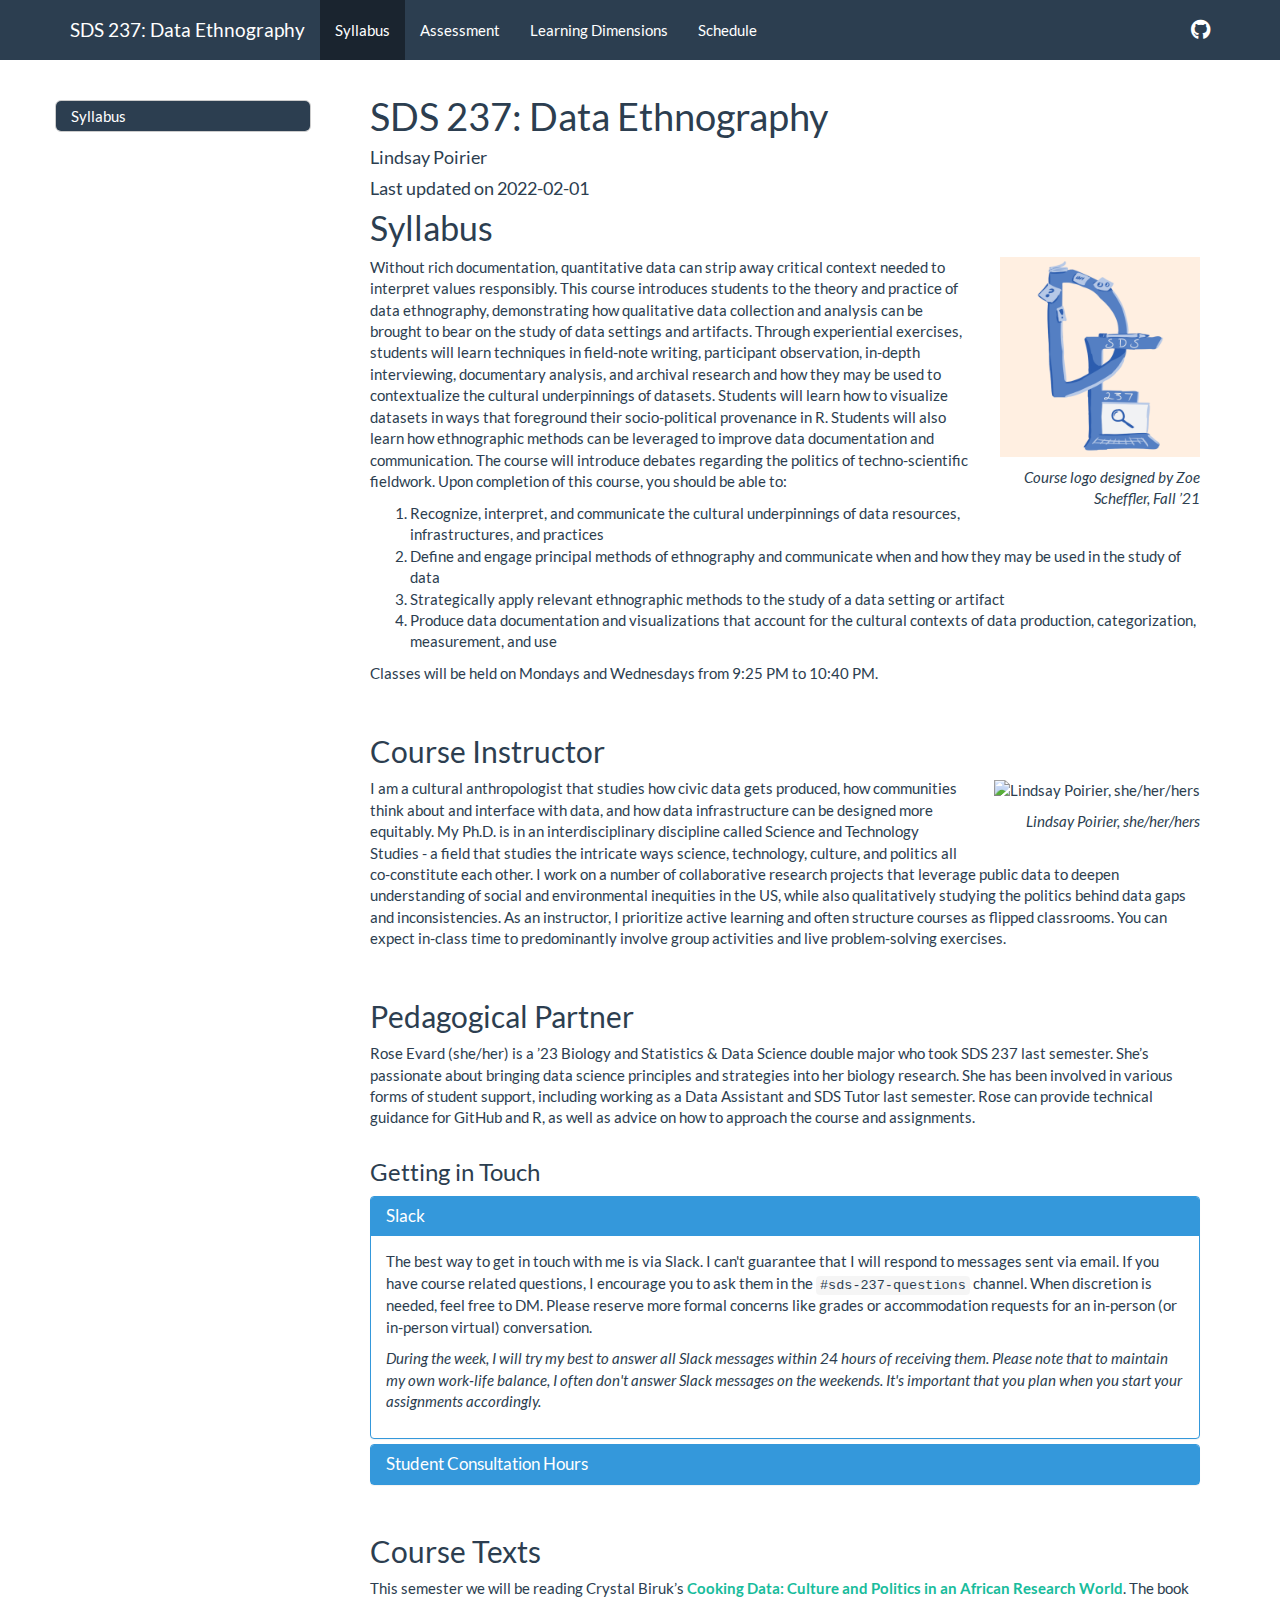
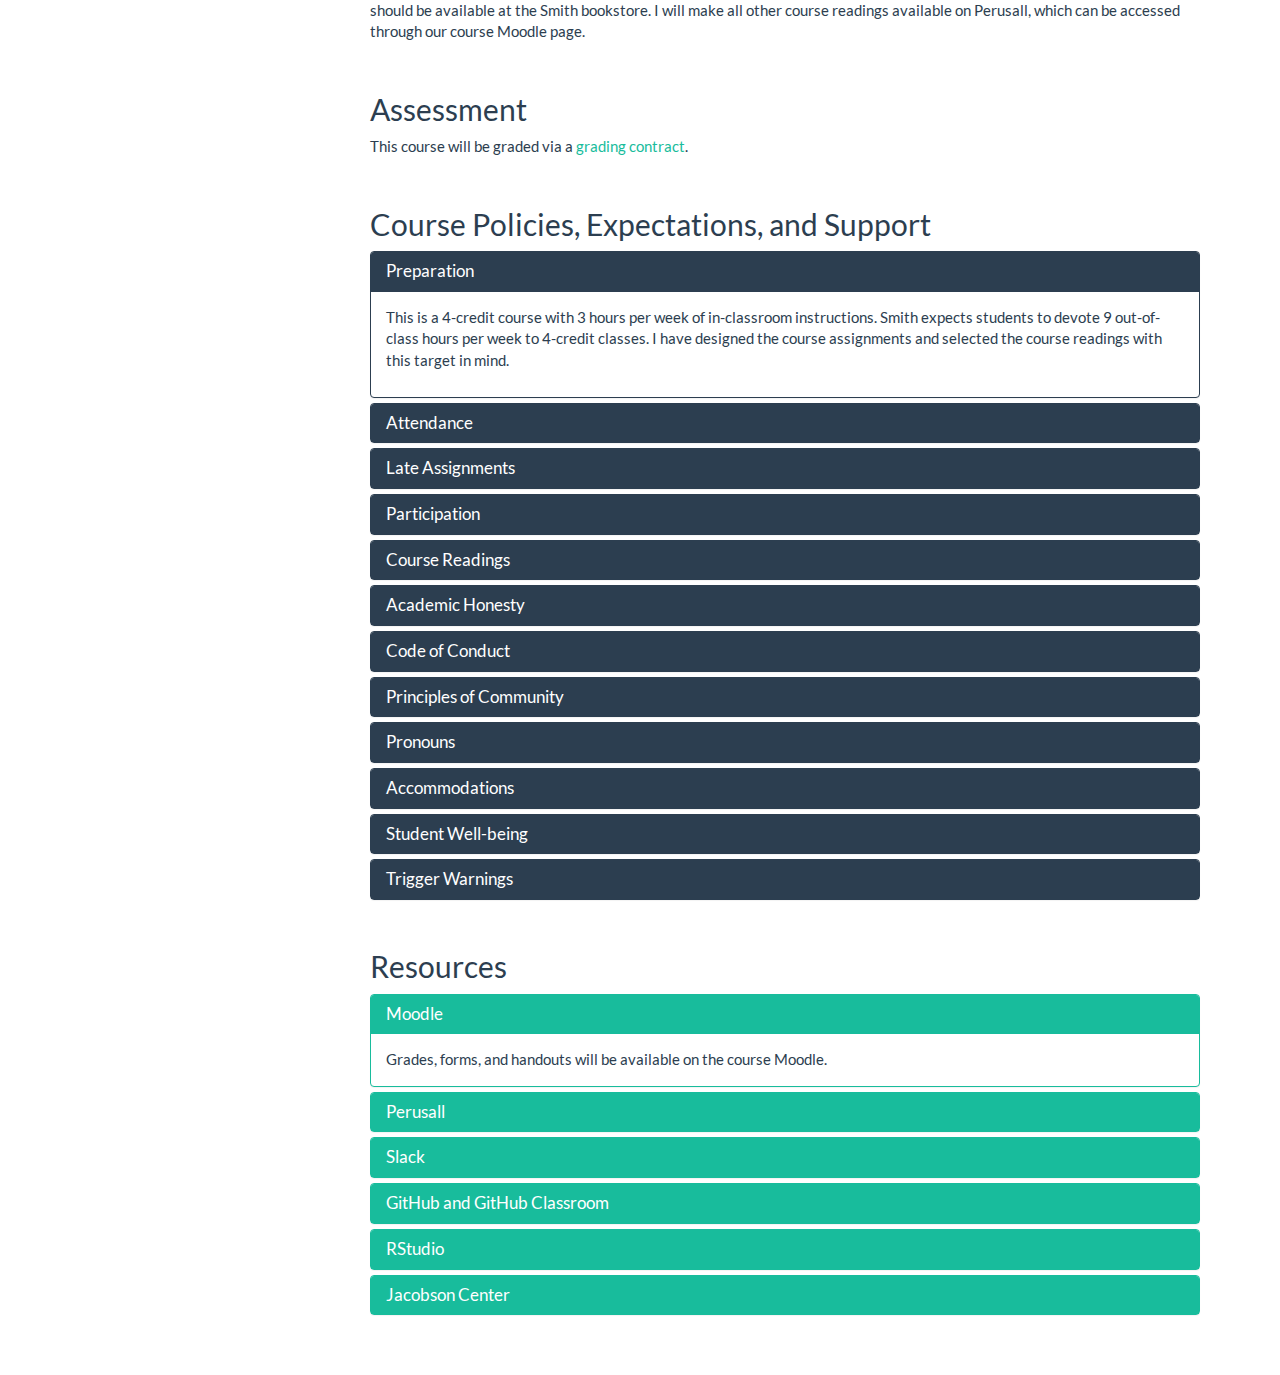
==== commit 39c95f5a: "fixed what i broke last time" ====
--- a/docs/index.html
+++ b/docs/index.html
@@ -316,10 +316,10 @@
   <a href="grading_contract.html">Assessment</a>
 </li>
 <li>
-  <a href="schedule.html">Schedule</a>
+  <a href="learning_dimensions.html">Learning Dimensions</a>
 </li>
 <li>
-  <a href="mini_projects.html">Mini-Projects</a>
+  <a href="schedule.html">Schedule</a>
 </li>
       </ul>
       <ul class="nav navbar-nav navbar-right">
@@ -340,7 +340,7 @@
 
 <h1 class="title toc-ignore">SDS 237: Data Ethnography</h1>
 <h4 class="author">Lindsay Poirier</h4>
-<h4 class="date">Last updated on 2021-12-27</h4>
+<h4 class="date">Last updated on 2022-02-01</h4>
 
 </div>
 
@@ -374,6 +374,10 @@
 </div>
 </div>
 <p>I am a cultural anthropologist that studies how civic data gets produced, how communities think about and interface with data, and how data infrastructure can be designed more equitably. My Ph.D. is in an interdisciplinary discipline called Science and Technology Studies - a field that studies the intricate ways science, technology, culture, and politics all co-constitute each other. I work on a number of collaborative research projects that leverage public data to deepen understanding of social and environmental inequities in the US, while also qualitatively studying the politics behind data gaps and inconsistencies. As an instructor, I prioritize active learning and often structure courses as flipped classrooms. You can expect in-class time to predominantly involve group activities and live problem-solving exercises.</p>
+</div>
+<div id="pedagogical-partner" class="section level2">
+<h2>Pedagogical Partner</h2>
+<p>Rose Evard (she/her) is a ’23 Biology and Statistics &amp; Data Science double major who took SDS 237 last semester. She’s passionate about bringing data science principles and strategies into her biology research. She has been involved in various forms of student support, including working as a Data Assistant and SDS Tutor last semester. Rose can provide technical guidance for GitHub and R, as well as advice on how to approach the course and assignments.</p>
 <div id="getting-in-touch" class="section level3">
 <h3>Getting in Touch</h3>
 <div id="connecting" class="panel-group" role="tablist" aria-multiselectable="true">
@@ -393,11 +397,11 @@
 <h4 class="panel-title">Student Consultation Hours</h4>
 </div>
 <div id="connecting-1-collapse" class="panel-collapse collapse" role="tabpanel" aria-labelledby="connecting-1-heading">
-<div class="panel-body" style=""><p>Student consultation hours are a great opportunity for us to chat about what you&#39;re learning in the course, clarify expectations on assignments, and review work in progress. I also love when students drop in to consultation hours to request book recommendations, discuss career or research paths, or just to say hi! I encourage each student in the course to visit my office (physical or virtual) at least once this semester. If you&#39;re unable to attend my consultation hours at the regularly scheduled time, feel free to direct message me on Slack to coordinate a time. </p>
+<div class="panel-body" style=""><p>Student consultation hours are a great opportunity for us to chat about what you&#39;re learning in the course, clarify expectations on assignments, and review work in progress. I also love when students drop in to consultation hours to request book recommendations, discuss career or research paths, or just to say hi! I encourage each student in the course to join consultation hours at least once this semester. The link to connect to consultation hours is listed in Moodle. If you&#39;re unable to attend my consultation hours at the regularly scheduled time, there is link on Moodle to book a meeting with me. </p>
 
 <ul>
-<li>Mondays 2PM to 3PM, McConnell 212</li>
-<li>Wednesdays 3PM to 4PM, virtual</li>
+<li>Monday, 2-3</li>
+<li>Wednesday, 3-4</li>
 </ul>
 </div>
 </div>
@@ -411,7 +415,7 @@
 </div>
 <div id="assessment" class="section level2">
 <h2>Assessment</h2>
-<p>This course will be graded via a <a href="grading_contract.html">portfolio-based assessment system</a>.</p>
+<p>This course will be graded via a <a href="grading_contract.html">grading contract</a>.</p>
 </div>
 <div id="course-policies-expectations-and-support" class="section level2">
 <h2>Course Policies, Expectations, and Support</h2>
@@ -430,7 +434,7 @@
 <h4 class="panel-title">Attendance</h4>
 </div>
 <div id="policies-1-collapse" class="panel-collapse collapse" role="tabpanel" aria-labelledby="policies-1-heading">
-<div class="panel-body" style=""><p>Classroom discussions and activities will provide you with an opportunity to work through complex concepts and apply and reflect on what you&#39;ve learned in course readings in collaboration with your colleagues. Attending class is not only supporting your own success in this course, but is also an act of community. I will not be taking attendance in this course, but certain criteria for your final grade can only be demonstrated through regular attendance in classroom discussions, so I expect students to be present when possible. If you are sick, please stay home.</p>
+<div class="panel-body" style=""><p>Classroom discussions and activities will provide you with an opportunity to work through complex concepts and apply and reflect on what you&#39;ve learned in course readings in collaboration with your colleagues. Attending class is not only supporting your own success in this course, but is also an act of community. I will not be formally taking attendance in this course, but certain criteria for your final grade can only be demonstrated through regular attendance in classroom discussions, so I expect students to be present when possible. Missing more than three classes involving final project group work can impact your grade by a letter grade. Up until your fourth absence, you do not need to tell me when you plan to be absent from class. Upon your fourth absence, please reach out to me via Slack. If you are sick, please stay home. </p>
 </div>
 </div>
 </div>
@@ -446,7 +450,7 @@
 <li>Second, because this course emphasizes student growth over achievement, I also want to ensure that I can provide feedback on your writing in time for you to incorporate it into future assignments. </li>
 </ol>
 
-<p>My late policy attempts to balance flexibility with accountability. There is a 24-hour grace period on all written assignments. There will be no penalties for submitting the assignment within this 24-hour period. You can also request up to a 72-hour extension on any written assignment, as long <em>as you make that request at least 48 hours before the original assignment due date</em>. You can request an extension by filling out the Extension Request form on Moodle, and all extended deadlines will appear on Moodle. Beyond this, late assignments will not be accepted. </p>
+<p>My late policy attempts to balance flexibility with accountability. There is a 24-hour grace period on all written assignments. There will be no penalties for submitting the written assignment within this 24-hour period, and you do not need to inform me that you intend to take the extra time. You can also request up to a 72-hour extension on any written assignment, as long <em>as you make that request at least 48 hours before the original assignment due date</em>. You can request an extension by filling out the Extension Request form on Moodle, and I will confirm your extension on Slack. Beyond this, late assignments will not be accepted. </p>
 
 <p>Note that this policy does not apply to reading assignments/Perusall annotations. <em>Reading assignments/Perusall annotations need to be completed by the due date for credit.</em></p>
 </div>
